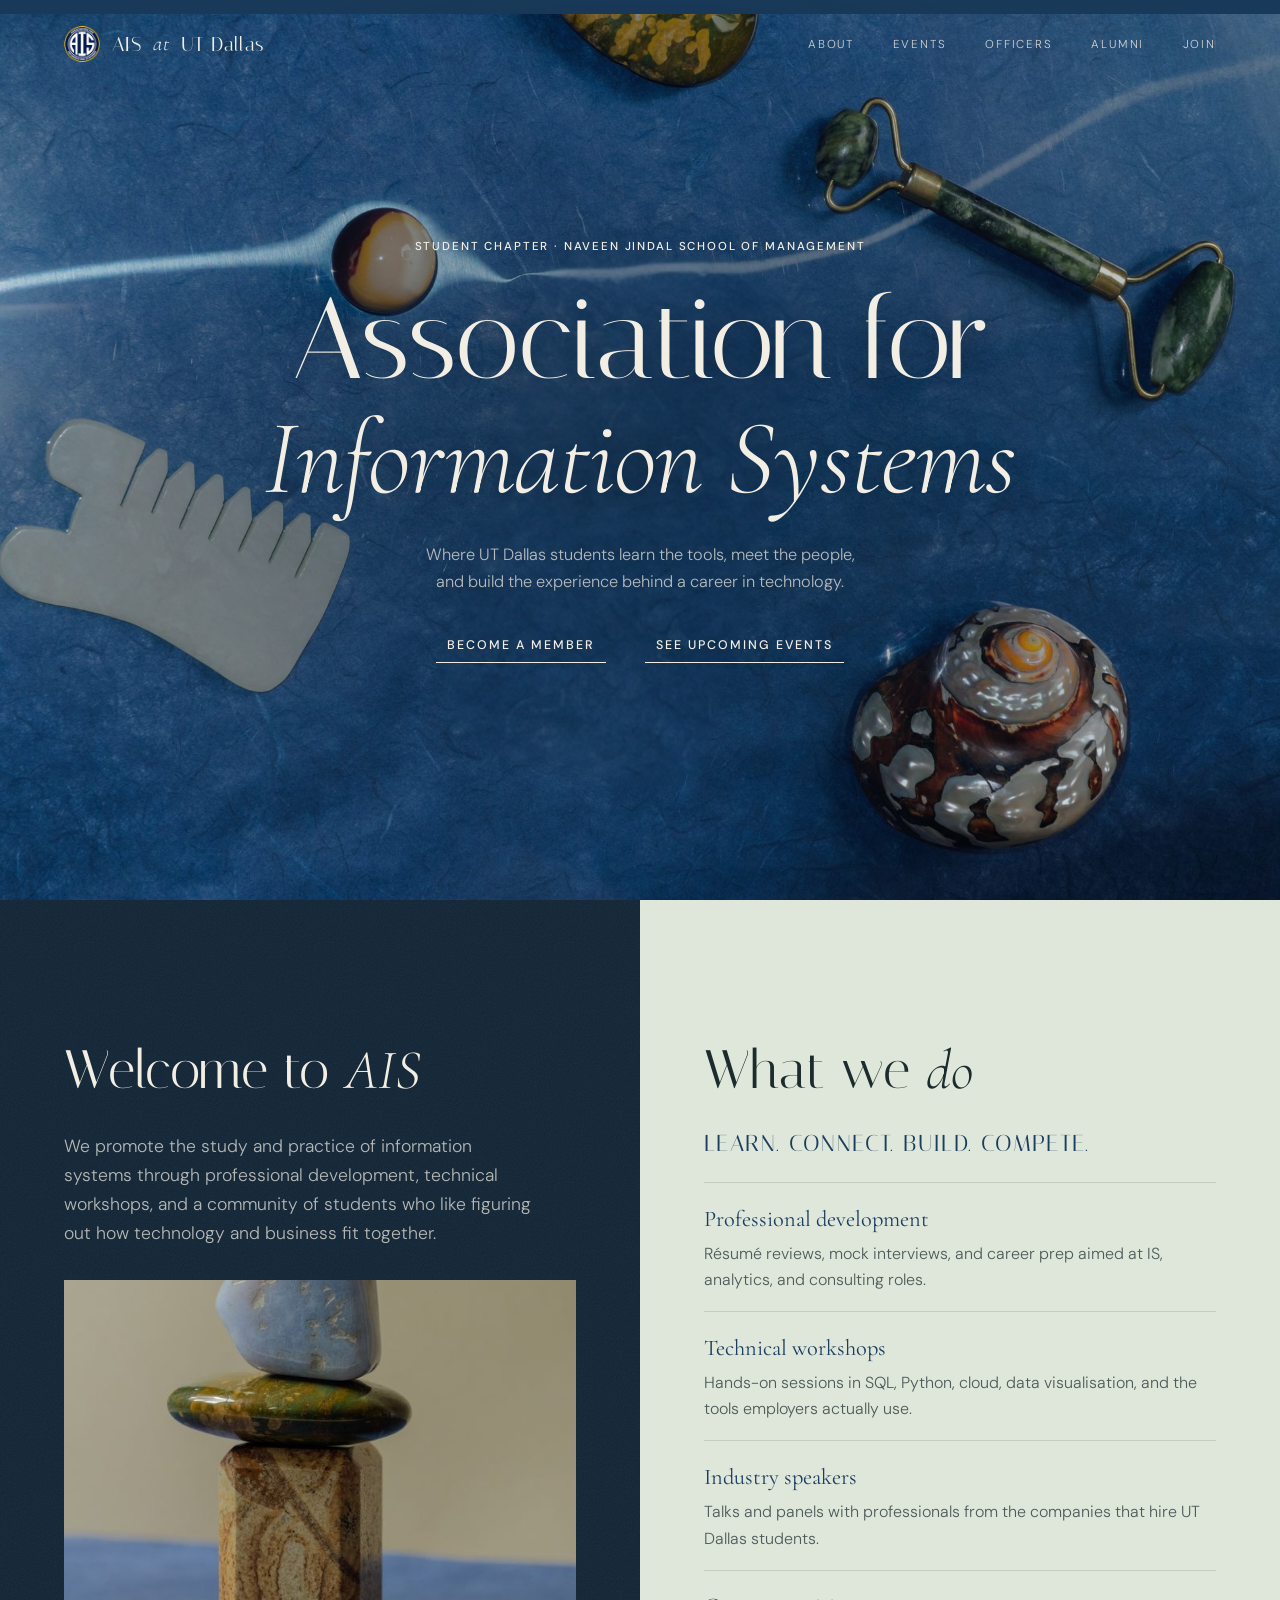
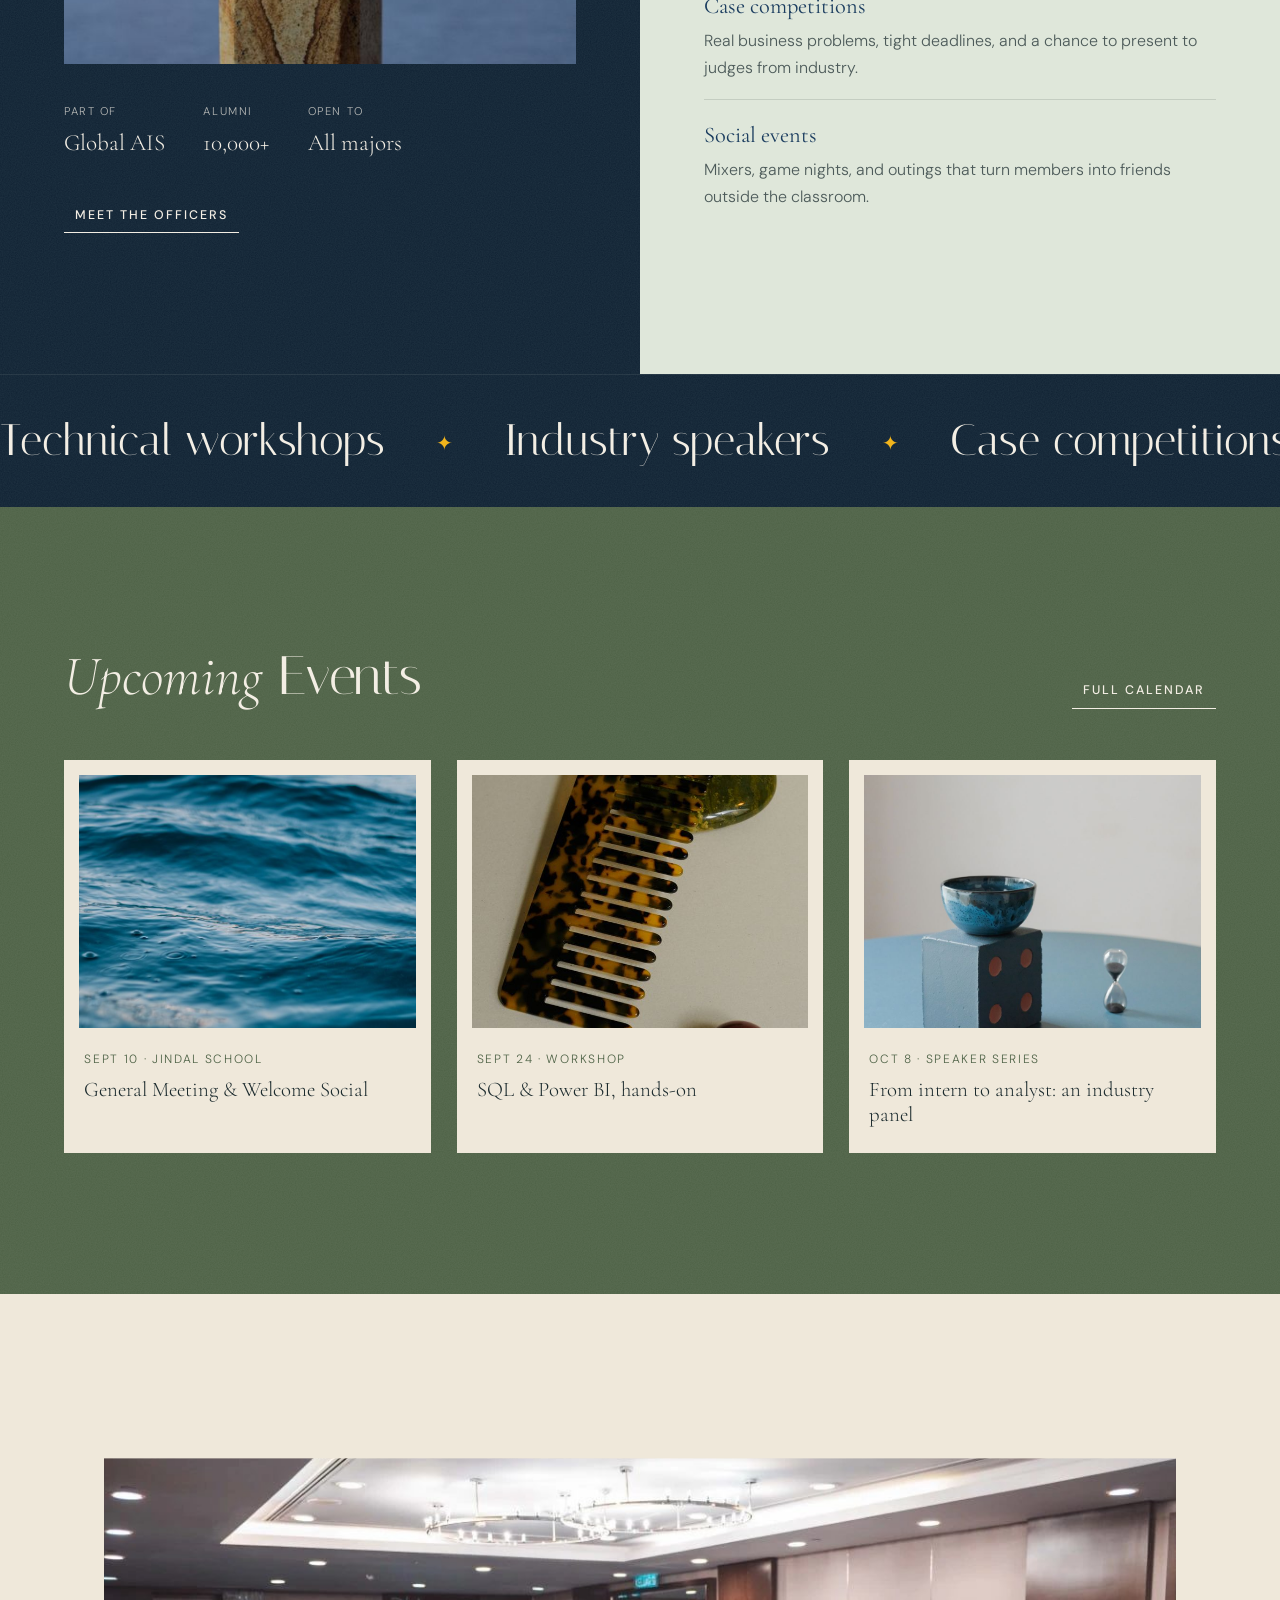
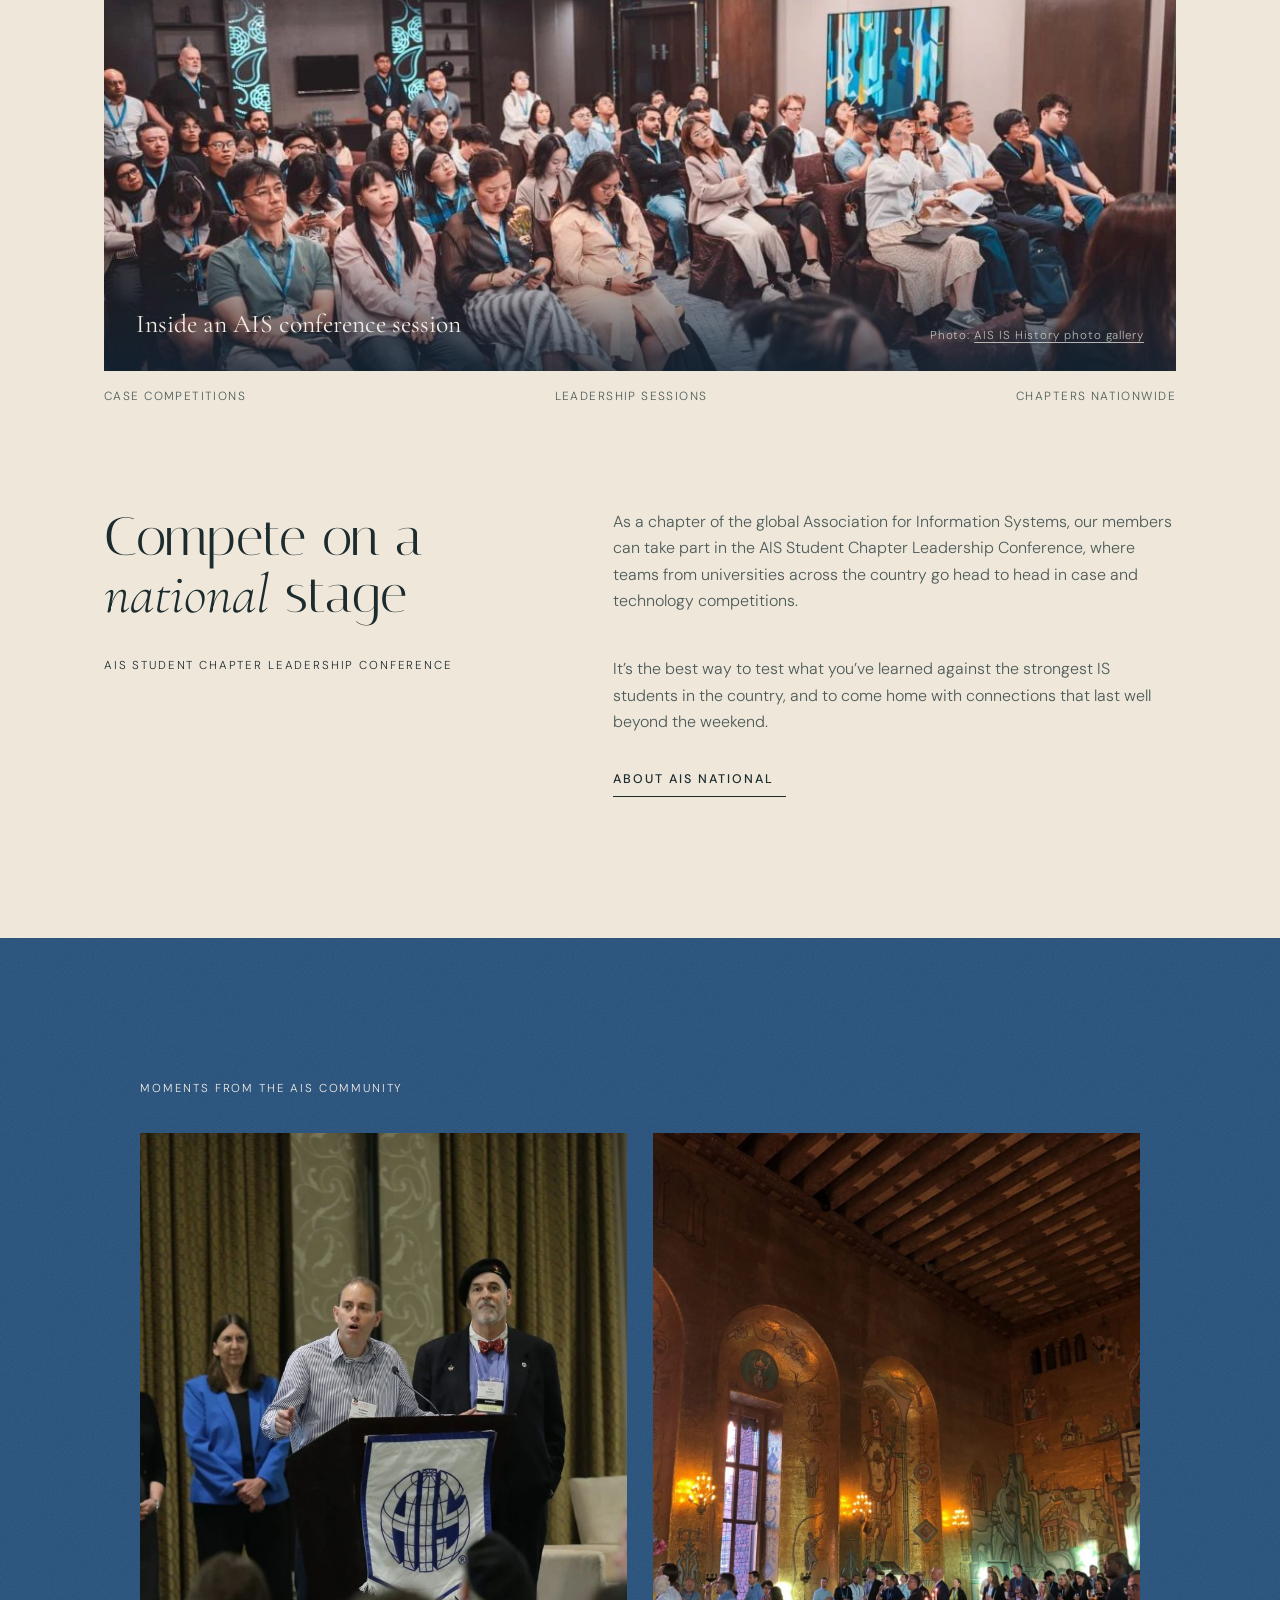
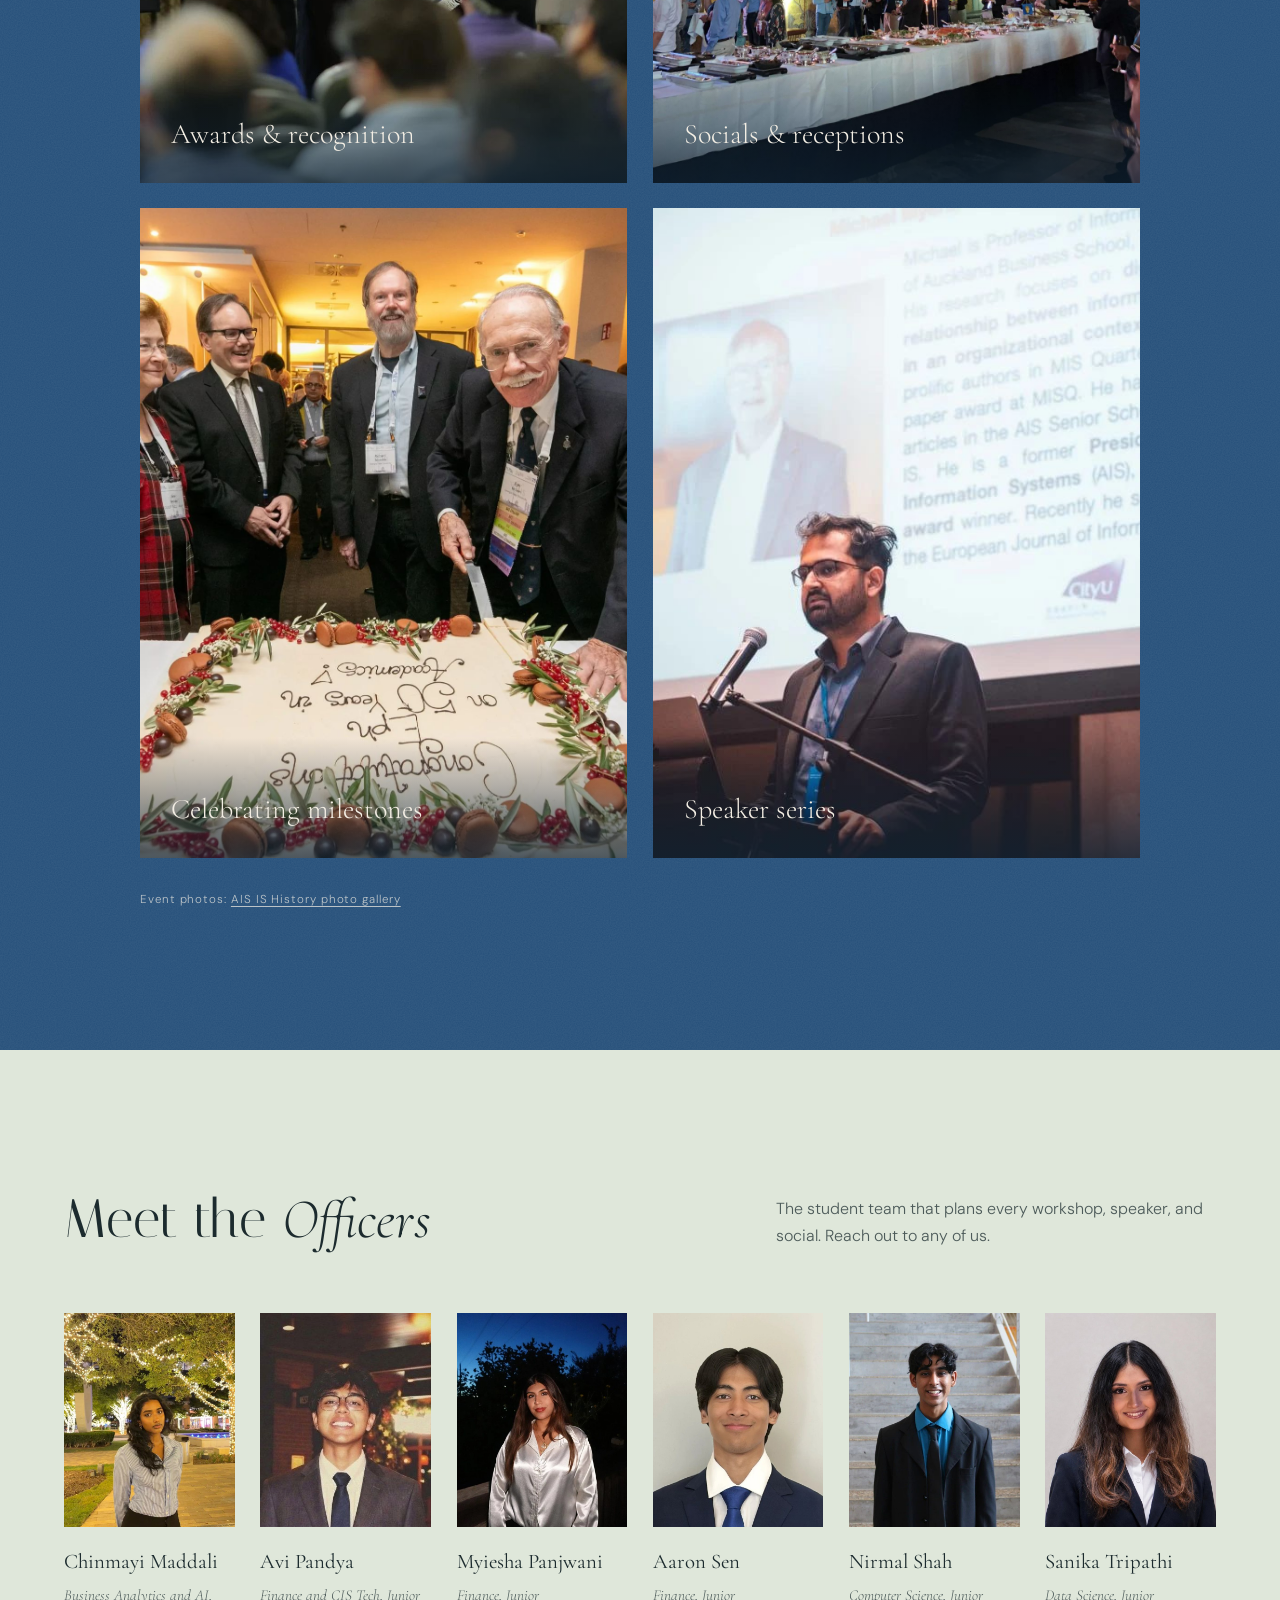
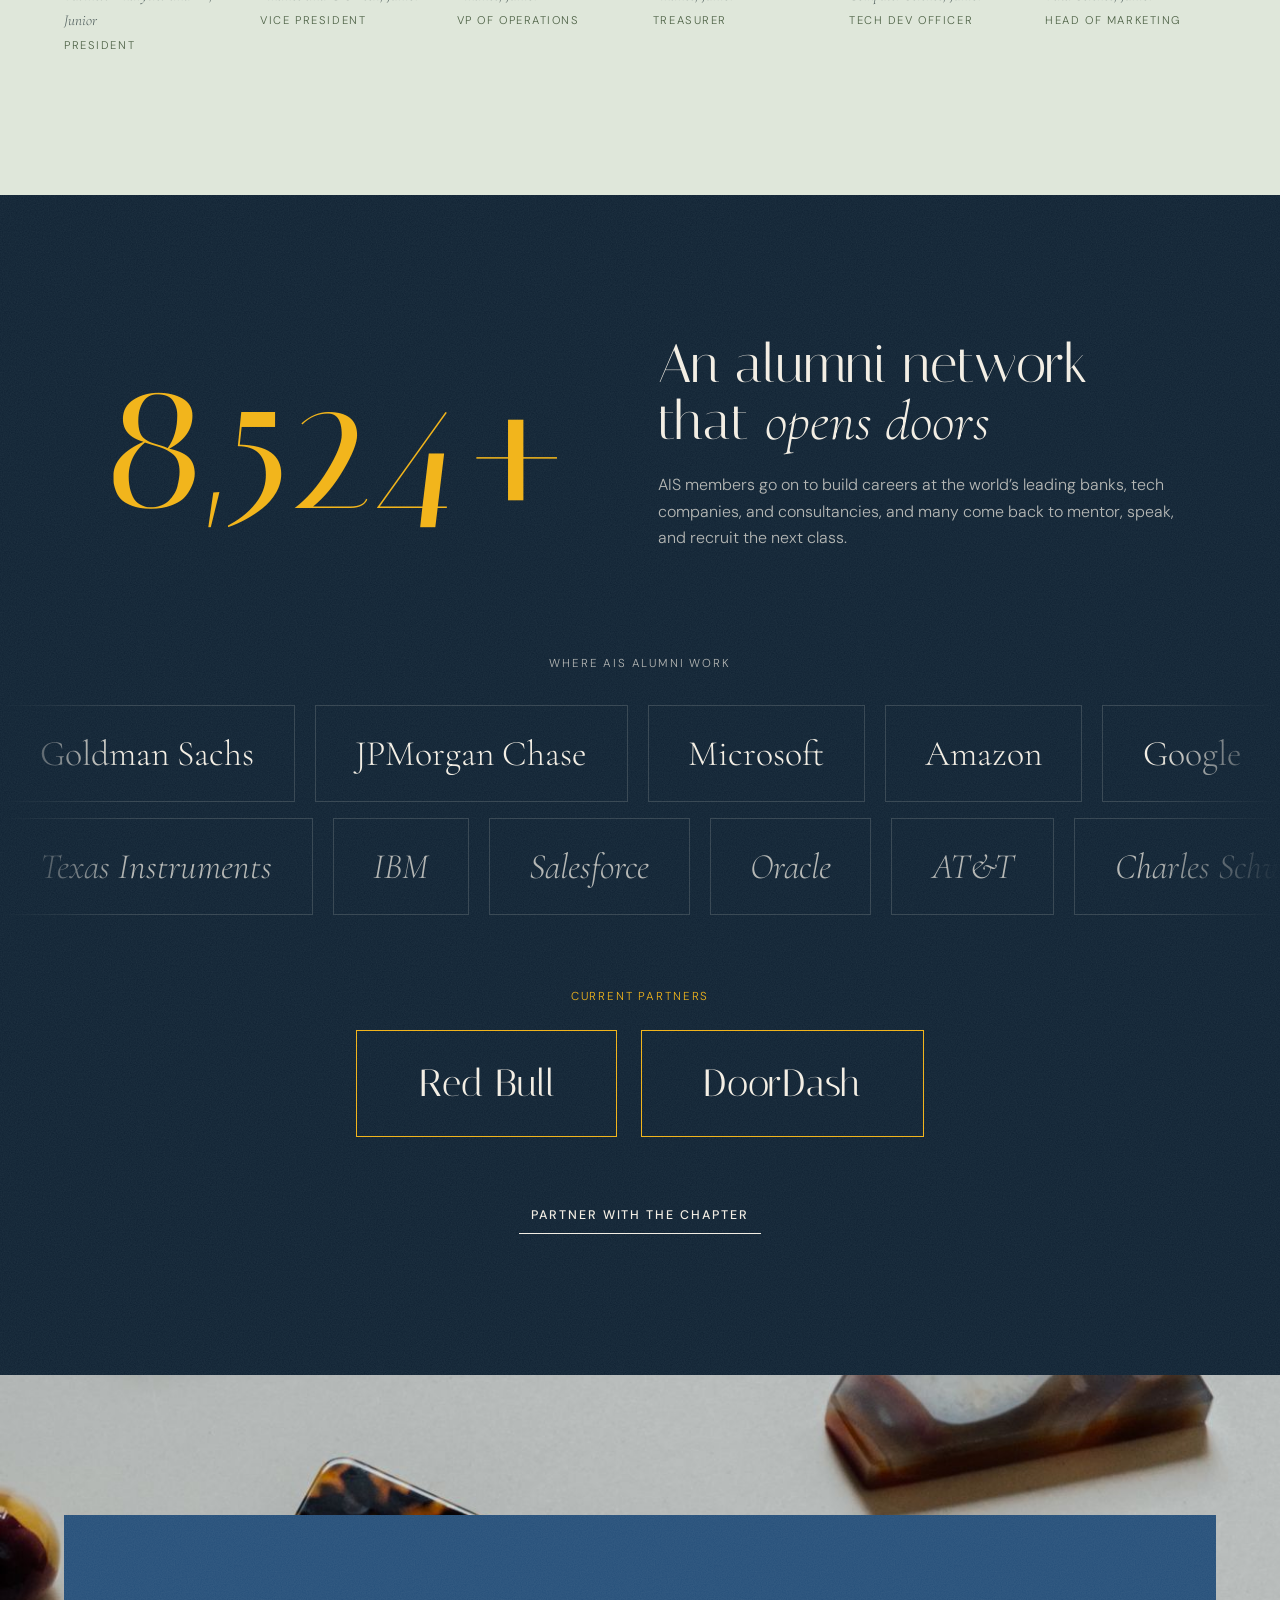
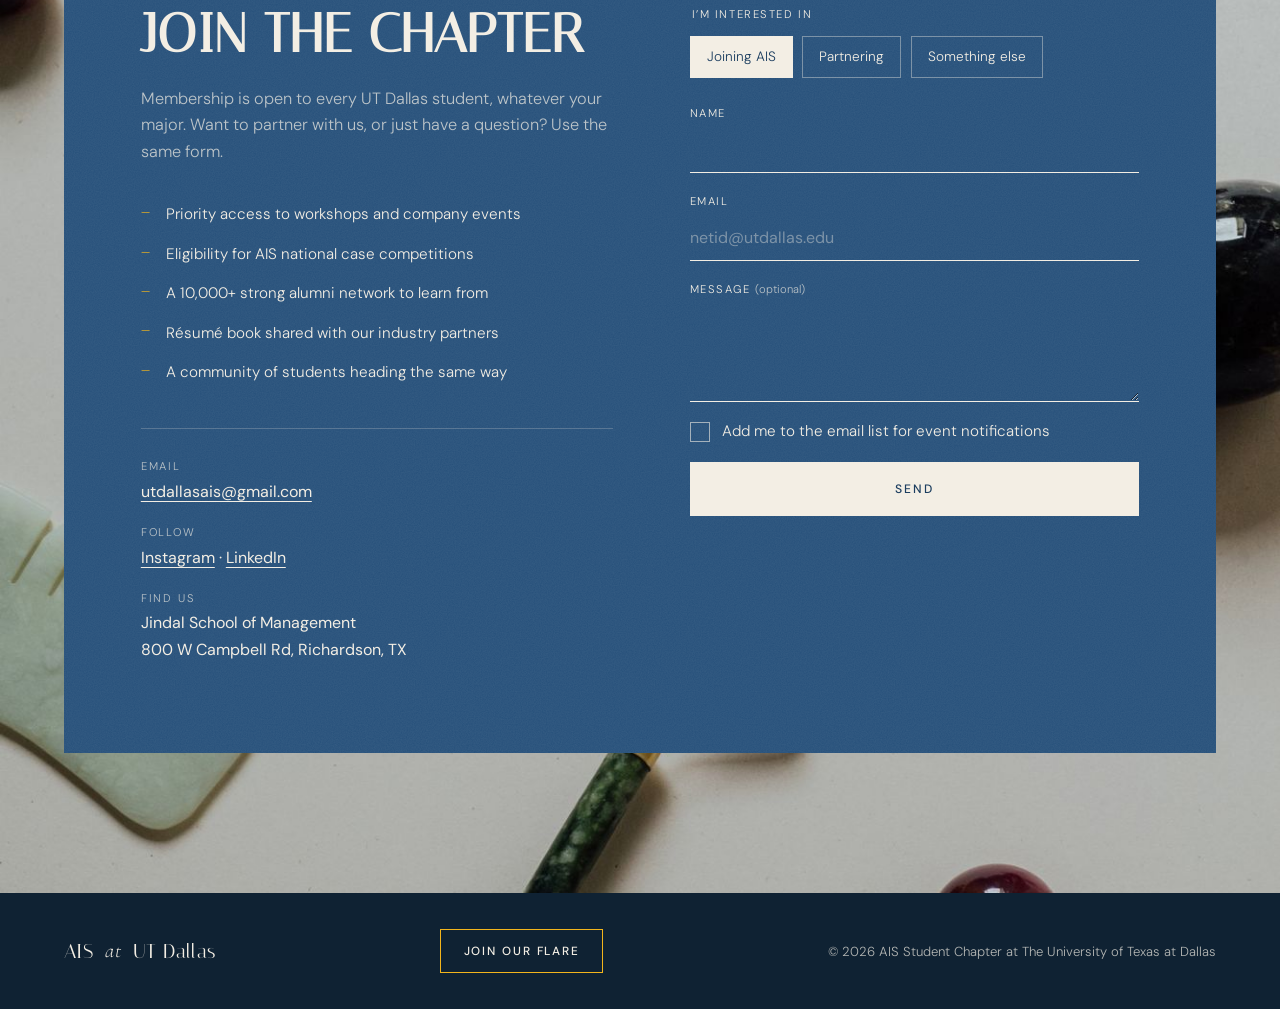
==== index.html @ 8714cd9f "Add a Join our Flare link to the footer Co-Authored-By: Claude Opus 5.5 <noreply@anthropic.com> Clau" ====
<!doctype html>
<html lang="en">
<head>
  <meta charset="utf-8">
  <meta name="viewport" content="width=device-width, initial-scale=1">
  <title>AIS at UT Dallas</title>
  <meta name="description" content="The UT Dallas student chapter of the Association for Information Systems: workshops, industry speakers, case competitions and community for students in information systems.">
  <meta name="theme-color" content="#0f2233">
  <link rel="icon" type="image/png" href="favicon.png">
  <link rel="preload" href="fonts/italiana-QmWaXw.woff2" as="font" type="font/woff2" crossorigin>
  <link rel="stylesheet" href="fonts/fonts.css?v=fc449bd">
  <link rel="stylesheet" href="styles.css?v=fc449bd">
</head>
<body>

  <div class="progress" aria-hidden="true"></div>
  <header class="nav" data-nav>
    <a class="nav__mark" href="#top"><img src="images/ais-logo-small.webp" alt="" width="36" height="36">AIS <em>at</em> UT Dallas</a>
    <button class="nav__toggle" type="button" aria-expanded="false" aria-controls="nav-links" data-nav-toggle>
      <span></span><span></span><span class="sr-only">Menu</span>
    </button>
    <nav class="nav__links" id="nav-links" aria-label="Primary">
      <a href="#about">About</a>
      <a href="#events">Events</a>
      <a href="#officers">Officers</a>
      <a href="#alumni">Alumni</a>
      <a href="#join">Join</a>
    </nav>
  </header>

  <main id="top">

    <!-- Hero -->
    <section class="hero">
      <img class="hero__img" data-parallax="0.25" src="images/hero.jpg" alt="Stones, a shell and a jade roller resting on deep blue handmade paper">
      <div class="hero__inner">
        <p class="eyebrow">Student Chapter · Naveen Jindal School of Management</p>
        <h1 class="display">
          <span class="line"><span>Association for</span></span>
          <em class="line"><span>Information Systems</span></em>
        </h1>
        <p class="hero__sub">Where UT Dallas students learn the tools, meet the people, and build the experience behind a career in technology.</p>
        <div class="hero__actions">
          <a class="link-line" href="#join">Become a member</a>
          <a class="link-line" href="#events">See upcoming events</a>
        </div>
      </div>
    </section>

    <!-- About: who we are + what we do -->
    <section class="split" id="about">
      <div class="panel panel--ink">
        <h2 class="heading">Welcome to <em>AIS</em></h2>
        <p class="lede">We promote the study and practice of information systems through professional development, technical workshops, and a community of students who like figuring out how technology and business fit together.</p>
        <figure class="frame">
          <img src="images/stone-stack.jpg" alt="Three smooth stones balanced on a block of banded jasper" loading="lazy">
        </figure>
        <dl class="facts">
          <div><dt>Part of</dt><dd>Global AIS</dd></div>
          <div><dt>Alumni</dt><dd>10,000+</dd></div>
          <div><dt>Open to</dt><dd>All majors</dd></div>
        </dl>
        <a class="link-line" href="#officers">Meet the officers</a>
      </div>

      <div class="panel panel--seaglass">
        <h2 class="heading">What we <em>do</em></h2>
        <p class="caps-display caps-display--small">Learn. Connect. Build. Compete.</p>
        <ul class="pillars">
          <li><strong>Professional development</strong><span>Résumé reviews, mock interviews, and career prep aimed at IS, analytics, and consulting roles.</span></li>
          <li><strong>Technical workshops</strong><span>Hands-on sessions in SQL, Python, cloud, data visualisation, and the tools employers actually use.</span></li>
          <li><strong>Industry speakers</strong><span>Talks and panels with professionals from the companies that hire UT Dallas students.</span></li>
          <li><strong>Case competitions</strong><span>Real business problems, tight deadlines, and a chance to present to judges from industry.</span></li>
          <li><strong>Social events</strong><span>Mixers, game nights, and outings that turn members into friends outside the classroom.</span></li>
        </ul>
      </div>
    </section>

    <!-- Marquee -->
    <div class="marquee" aria-hidden="true">
      <div class="marquee__track">
        <span>Technical workshops</span><span>Industry speakers</span><span>Case competitions</span><span>Career prep</span><span>Networking</span><span>Community</span>
        <span>Technical workshops</span><span>Industry speakers</span><span>Case competitions</span><span>Career prep</span><span>Networking</span><span>Community</span>
      </div>
    </div>

    <!-- Events -->
    <!--
      Events come from the chapter's public Google Calendar.
      Fill in both values below; until then the sample cards underneath are shown.
      data-calendar-id: Google Calendar → Settings → your calendar → "Integrate calendar" → Calendar ID
      data-api-key:     Google Cloud Console → Credentials → API key with the Google Calendar API enabled
    -->
    <section class="events" id="events" data-calendar-id="" data-api-key="">
      <div class="events__head">
        <h2 class="heading"><em>Upcoming</em> Events</h2>
        <a class="link-line" href="#" data-calendar-link target="_blank" rel="noopener">Full calendar</a>
      </div>
      <ol class="events__grid">
        <li>
          <a class="event" href="#">
            <img src="images/ocean.jpg" alt="" loading="lazy">
            <span class="event__meta">Sept 10 · Jindal School</span>
            <span class="event__title">General Meeting &amp; Welcome Social</span>
          </a>
        </li>
        <li>
          <a class="event" href="#">
            <img src="images/comb.jpg" alt="" loading="lazy">
            <span class="event__meta">Sept 24 · Workshop</span>
            <span class="event__title">SQL &amp; Power BI, hands-on</span>
          </a>
        </li>
        <li>
          <a class="event" href="#">
            <img src="images/blue-table.jpg" alt="" loading="lazy">
            <span class="event__meta">Oct 8 · Speaker series</span>
            <span class="event__title">From intern to analyst: an industry panel</span>
          </a>
        </li>
      </ol>
    </section>

    <!-- Feature: conference -->
    <section class="feature">
      <figure class="feature__photo">
        <img src="images/ais-conference.jpg" data-parallax="0.08" alt="A packed room of attendees listening to a session at an AIS conference" loading="lazy">
        <figcaption>
          <strong>Inside an AIS conference session</strong>
          <span>Photo: <a href="https://ishistory.aisnet.org/home/photo-gallery/" target="_blank" rel="noopener">AIS IS History photo gallery</a></span>
        </figcaption>
      </figure>
      <ul class="feature__tags" aria-label="Highlights">
        <li>Case competitions</li>
        <li>Leadership sessions</li>
        <li>Chapters nationwide</li>
      </ul>
      <div class="feature__text">
        <h2 class="heading">Compete on a <em>national</em> stage</h2>
        <p class="meta">AIS Student Chapter Leadership Conference</p>
        <p class="body">As a chapter of the global Association for Information Systems, our members can take part in the AIS Student Chapter Leadership Conference, where teams from universities across the country go head to head in case and technology competitions.</p>
        <p class="body">It’s the best way to test what you’ve learned against the strongest IS students in the country, and to come home with connections that last well beyond the weekend.</p>
        <a class="link-line link-line--dark" href="https://aisnet.org/" target="_blank" rel="noopener">About AIS national</a>
      </div>
    </section>

    <!-- Chapter life collage -->
    <section class="collage" aria-labelledby="collage-title">
      <p class="eyebrow" id="collage-title">Moments from the AIS community</p>
      <a class="collage__item collage__item--a collage__item--photo" href="https://aisnet.org/about-ais/awards/" target="_blank" rel="noopener">
        <img src="images/ais-awards.jpg" alt="A presenter speaking at an AIS-bannered podium during an awards ceremony" loading="lazy" style="object-position: 52% 40%">
        <span>Awards &amp; recognition</span>
      </a>
      <a class="collage__item collage__item--b collage__item--photo" href="#events">
        <img src="images/ais-reception.jpg" alt="Conference attendees gathered at a reception in a gilded mosaic hall" loading="lazy" style="object-position: 50% 60%">
        <span>Socials &amp; receptions</span>
      </a>
      <a class="collage__item collage__item--d collage__item--photo" href="https://ishistory.aisnet.org/awards/30-anniversary/" target="_blank" rel="noopener">
        <img src="images/ais-celebration.jpg" alt="AIS members celebrating a colleague's 50 years in academia with a cake" loading="lazy" style="object-position: 62% 50%">
        <span>Celebrating milestones</span>
      </a>
      <a class="collage__item collage__item--c collage__item--photo" href="https://aisnet.org/conferences/" target="_blank" rel="noopener">
        <img src="images/ais-speaker.jpg" style="object-position: 38% 50%" alt="A speaker at a lectern introducing a keynote at the AIS PACIS conference" loading="lazy">
        <span>Speaker series</span>
      </a>
      <p class="collage__credit">Event photos: <a href="https://ishistory.aisnet.org/home/photo-gallery/" target="_blank" rel="noopener">AIS IS History photo gallery</a></p>
    </section>

    <!-- Officers -->
    <section class="officers" id="officers">
      <div class="officers__head">
        <h2 class="heading">Meet the <em>Officers</em></h2>
        <p class="body">The student team that plans every workshop, speaker, and social. Reach out to any of us.</p>
      </div>
      <ul class="officers__grid">
        <li><span class="avatar"><img src="images/officer-chinmayi.jpg" alt="Portrait of Chinmayi Maddali" loading="lazy"></span><strong>Chinmayi Maddali</strong><em class="officer__meta">Business Analytics and AI, Junior</em><span>President</span></li>
        <li><span class="avatar"><img src="images/officer-avi.jpg" alt="Portrait of Avi Pandya" loading="lazy"></span><strong>Avi Pandya</strong><em class="officer__meta">Finance and CIS Tech, Junior</em><span>Vice President</span></li>
        <li><span class="avatar"><img src="images/officer-myiesha.jpg" alt="Portrait of Myiesha Panjwani" loading="lazy"></span><strong>Myiesha Panjwani</strong><em class="officer__meta">Finance, Junior</em><span>VP of Operations</span></li>
        <li><span class="avatar"><img src="images/officer-aaron.jpg" alt="Portrait of Aaron Sen" loading="lazy"></span><strong>Aaron Sen</strong><em class="officer__meta">Finance, Junior</em><span>Treasurer</span></li>
        <li><span class="avatar"><img src="images/officer-nirmal.jpg" alt="Portrait of Nirmal Shah" loading="lazy"></span><strong>Nirmal Shah</strong><em class="officer__meta">Computer Science, Junior</em><span>Tech Dev Officer</span></li>
        <li><span class="avatar"><img src="images/officer-sanika.jpg" alt="Portrait of Sanika Tripathi" loading="lazy"></span><strong>Sanika Tripathi</strong><em class="officer__meta">Data Science, Junior</em><span>Head of Marketing</span></li>
      </ul>
    </section>

    <!-- Alumni network -->
    <section class="alumni" id="alumni" aria-labelledby="alumni-title">
      <div class="alumni__head">
        <p class="alumni__stat"><span data-count="10000">10,000</span>+</p>
        <div>
          <h2 class="heading" id="alumni-title">An alumni network that <em>opens doors</em></h2>
          <p class="body">AIS members go on to build careers at the world’s leading banks, tech companies, and consultancies, and many come back to mentor, speak, and recruit the next class.</p>
        </div>
      </div>
      <p class="eyebrow alumni__label">Where AIS alumni work</p>
      <div class="ticker">
        <ul class="ticker__row"><li>Goldman Sachs</li><li>JPMorgan Chase</li><li>Microsoft</li><li>Amazon</li><li>Google</li><li>Deloitte</li><li>Accenture</li><li>EY</li><li>PwC</li><li>KPMG</li><li>Bank of America</li><li>Capital One</li><li>Goldman Sachs</li><li>JPMorgan Chase</li><li>Microsoft</li><li>Amazon</li><li>Google</li><li>Deloitte</li><li>Accenture</li><li>EY</li><li>PwC</li><li>KPMG</li><li>Bank of America</li><li>Capital One</li></ul>
        <ul class="ticker__row ticker__row--reverse" aria-hidden="true"><li>Texas Instruments</li><li>IBM</li><li>Salesforce</li><li>Oracle</li><li>AT&amp;T</li><li>Charles Schwab</li><li>Dell Technologies</li><li>Toyota</li><li>American Airlines</li><li>Citi</li><li>Wells Fargo</li><li>Southwest Airlines</li><li>Texas Instruments</li><li>IBM</li><li>Salesforce</li><li>Oracle</li><li>AT&amp;T</li><li>Charles Schwab</li><li>Dell Technologies</li><li>Toyota</li><li>American Airlines</li><li>Citi</li><li>Wells Fargo</li><li>Southwest Airlines</li></ul>
      </div>
      <div class="partners">
        <p class="eyebrow partners__label">Current partners</p>
        <ul class="partners__list">
          <li>Red Bull</li>
          <li>DoorDash</li>
        </ul>
      </div>
      <a class="link-line" href="#join" data-topic="Partnering or sponsoring">Partner with the chapter</a>
    </section>

    <!-- Join + contact -->
    <section class="contact" id="join">
      <img class="contact__bg" src="images/stones-cream.jpg" alt="" loading="lazy">
      <div class="contact__panel">
        <div class="contact__intro">
          <h2 class="caps-display caps-display--light">Join the chapter</h2>
          <p class="contact__lede">Membership is open to every UT Dallas student, whatever your major. Want to partner with us, or just have a question? Use the same form.</p>
          <ul class="checks checks--light">
            <li>Priority access to workshops and company events</li>
            <li>Eligibility for AIS national case competitions</li>
            <li>A 10,000+ strong alumni network to learn from</li>
            <li>Résumé book shared with our industry partners</li>
            <li>A community of students heading the same way</li>
          </ul>
          <dl class="contact__details">
            <div><dt>Email</dt><dd><a href="mailto:utdallasais@gmail.com">utdallasais@gmail.com</a></dd></div>
            <div><dt>Follow</dt><dd><a href="https://www.instagram.com/utdallasais/" target="_blank" rel="noopener">Instagram</a> · <a href="https://www.linkedin.com/company/utdallasais/" target="_blank" rel="noopener">LinkedIn</a></dd></div>
            <div><dt>Find us</dt><dd>Jindal School of Management<br>800 W Campbell Rd, Richardson, TX</dd></div>
          </dl>
        </div>

        <form class="form contact__form" action="https://formsubmit.co/utdallasais@gmail.com" method="POST" data-form>
          <input type="hidden" name="_subject" value="New AIS membership interest" data-subject>
          <input type="hidden" name="_template" value="table">
          <input type="hidden" name="_captcha" value="false">
          <input class="honeypot" type="text" name="_honey" tabindex="-1" autocomplete="off" aria-hidden="true">
          <fieldset class="choice">
            <legend>I’m interested in</legend>
            <label><input type="radio" name="topic" value="Joining AIS" data-subject-value="New AIS membership interest" checked><span>Joining AIS</span></label>
            <label><input type="radio" name="topic" value="Partnering or sponsoring" data-subject-value="New AIS partnership inquiry"><span>Partnering</span></label>
            <label><input type="radio" name="topic" value="Something else" data-subject-value="New message from the AIS website"><span>Something else</span></label>
          </fieldset>
          <label class="field"><span>Name</span><input type="text" name="name" required autocomplete="name"></label>
          <label class="field"><span>Email</span><input type="email" name="email" required autocomplete="email" placeholder="netid@utdallas.edu"></label>
          <label class="field"><span>Message <em class="field__opt">(optional)</em></span><textarea name="message" rows="3"></textarea></label>
          <label class="optin">
            <input type="checkbox" name="Email list" value="Yes, add me to the event email list">
            <span>Add me to the email list for event notifications</span>
          </label>
          <button class="button button--light" type="submit">Send</button>
          <p class="form__note" role="status" aria-live="polite"></p>
        </form>
      </div>
    </section>
  </main>

  <footer class="footer">
    <span class="nav__mark">AIS <em>at</em> UT Dallas</span>
    <a class="footer__flare" href="https://flare-event.app.link/EcJCg0AUW0b" target="_blank" rel="noopener">Join our Flare</a>
    <span>© <span data-year></span> AIS Student Chapter at The University of Texas at Dallas</span>
  </footer>

  <script src="script.js?v=fc449bd"></script>
</body>
</html>
---- fonts/fonts.css ----
/* Self-hosted from Google Fonts (SIL Open Font License), latin subset */
@font-face {
  font-family: 'Cormorant Garamond';
  font-style: italic;
  font-weight: 300;
  font-display: swap;
  src: url(cormorant-garamond-EtImSo.woff2) format('woff2');
  unicode-range: U+0000-00FF, U+0131, U+0152-0153, U+02BB-02BC, U+02C6, U+02DA, U+02DC, U+0304, U+0308, U+0329, U+2000-206F, U+20AC, U+2122, U+2191, U+2193, U+2212, U+2215, U+FEFF, U+FFFD;
}
@font-face {
  font-family: 'Cormorant Garamond';
  font-style: italic;
  font-weight: 400;
  font-display: swap;
  src: url(cormorant-garamond-EtImSo.woff2) format('woff2');
  unicode-range: U+0000-00FF, U+0131, U+0152-0153, U+02BB-02BC, U+02C6, U+02DA, U+02DC, U+0304, U+0308, U+0329, U+2000-206F, U+20AC, U+2122, U+2191, U+2193, U+2212, U+2215, U+FEFF, U+FFFD;
}
@font-face {
  font-family: 'Cormorant Garamond';
  font-style: normal;
  font-weight: 300;
  font-display: swap;
  src: url(cormorant-garamond-jYqXtK.woff2) format('woff2');
  unicode-range: U+0000-00FF, U+0131, U+0152-0153, U+02BB-02BC, U+02C6, U+02DA, U+02DC, U+0304, U+0308, U+0329, U+2000-206F, U+20AC, U+2122, U+2191, U+2193, U+2212, U+2215, U+FEFF, U+FFFD;
}
@font-face {
  font-family: 'Cormorant Garamond';
  font-style: normal;
  font-weight: 400;
  font-display: swap;
  src: url(cormorant-garamond-jYqXtK.woff2) format('woff2');
  unicode-range: U+0000-00FF, U+0131, U+0152-0153, U+02BB-02BC, U+02C6, U+02DA, U+02DC, U+0304, U+0308, U+0329, U+2000-206F, U+20AC, U+2122, U+2191, U+2193, U+2212, U+2215, U+FEFF, U+FFFD;
}
@font-face {
  font-family: 'DM Sans';
  font-style: normal;
  font-weight: 300;
  font-display: swap;
  src: url(dm-sans-CZOIHQ.woff2) format('woff2');
  unicode-range: U+0000-00FF, U+0131, U+0152-0153, U+02BB-02BC, U+02C6, U+02DA, U+02DC, U+0304, U+0308, U+0329, U+2000-206F, U+20AC, U+2122, U+2191, U+2193, U+2212, U+2215, U+FEFF, U+FFFD;
}
@font-face {
  font-family: 'DM Sans';
  font-style: normal;
  font-weight: 400;
  font-display: swap;
  src: url(dm-sans-CZOIHQ.woff2) format('woff2');
  unicode-range: U+0000-00FF, U+0131, U+0152-0153, U+02BB-02BC, U+02C6, U+02DA, U+02DC, U+0304, U+0308, U+0329, U+2000-206F, U+20AC, U+2122, U+2191, U+2193, U+2212, U+2215, U+FEFF, U+FFFD;
}
@font-face {
  font-family: 'DM Sans';
  font-style: normal;
  font-weight: 500;
  font-display: swap;
  src: url(dm-sans-CZOIHQ.woff2) format('woff2');
  unicode-range: U+0000-00FF, U+0131, U+0152-0153, U+02BB-02BC, U+02C6, U+02DA, U+02DC, U+0304, U+0308, U+0329, U+2000-206F, U+20AC, U+2122, U+2191, U+2193, U+2212, U+2215, U+FEFF, U+FFFD;
}
@font-face {
  font-family: 'Italiana';
  font-style: normal;
  font-weight: 400;
  font-display: swap;
  src: url(italiana-QmWaXw.woff2) format('woff2');
  unicode-range: U+0000-00FF, U+0131, U+0152-0153, U+02BB-02BC, U+02C6, U+02DA, U+02DC, U+0304, U+0308, U+0329, U+2000-206F, U+20AC, U+2122, U+2191, U+2193, U+2212, U+2215, U+FEFF, U+FFFD;
}
---- styles.css ----
/* ---------- Tokens ---------- */
:root {
  --ink: #0f2233;
  --ocean: #26507a;
  --ocean-deep: #1b3d5f;
  --jade: #2f4a3c;
  --moss: #4e6246;
  --seaglass: #dfe7da;
  --cream: #efe8da;
  --sand: #d8cbb3;
  --gold: #f2b51c;
  --text: #1c2b2e;
  --text-soft: #4d5b5a;
  --on-dark: #f3eee4;
  --on-dark-soft: rgba(243, 238, 228, 0.72);

  --font-display: "Italiana", "Cormorant Garamond", serif;
  --font-serif: "Cormorant Garamond", Georgia, serif;
  --font-sans: "DM Sans", system-ui, sans-serif;

  --gutter: clamp(20px, 5vw, 72px);
  --section: clamp(72px, 11vw, 144px);

  /* Paper grain, used over flat colour panels */
  --grain: url("data:image/svg+xml,%3Csvg xmlns='http://www.w3.org/2000/svg' width='240' height='240'%3E%3Cfilter id='n'%3E%3CfeTurbulence type='fractalNoise' baseFrequency='.85' numOctaves='3' stitchTiles='stitch'/%3E%3CfeColorMatrix values='0 0 0 0 1 0 0 0 0 1 0 0 0 0 1 0 0 0 .07 0'/%3E%3C/filter%3E%3Crect width='100%25' height='100%25' filter='url(%23n)'/%3E%3C/svg%3E");
}

/* ---------- Base ---------- */
*, *::before, *::after { box-sizing: border-box; }
/* Base size grows gently on wide screens: 16px up to ~1440px, reaching 19px around 2300px */
html { scroll-behavior: smooth; font-size: clamp(16px, 0.35vw + 11px, 19px); }
body {
  margin: 0;
  background: var(--cream);
  color: var(--text);
  font-family: var(--font-sans);
  font-weight: 300;
  font-size: 1rem;
  line-height: 1.65;
  -webkit-font-smoothing: antialiased;
}
img { display: block; max-width: 100%; }
a { color: inherit; }
figure { margin: 0; }
em { font-style: italic; font-family: var(--font-serif); font-weight: 300; }

/* ---------- Type ---------- */
.display {
  margin: 0;
  font-family: var(--font-display);
  font-weight: 400;
  font-size: clamp(3rem, 9vw, 7.5rem);
  line-height: 0.95;
  letter-spacing: -0.01em;
}
/* Room for descenders and italic overhang inside the reveal mask, cancelled by negative margins */
.display .line { display: block; overflow: hidden; padding: 0.04em 0.12em 0.26em; margin: -0.04em -0.12em -0.18em; }
.display .line > span { display: block; transform: translateY(105%); animation: rise 1.3s cubic-bezier(.2,.7,.2,1) forwards; }
.display em.line > span { animation-delay: 0.15s; }
.hero .eyebrow, .hero__sub, .hero__actions { opacity: 0; animation: fade 1.2s ease forwards; }
.hero .eyebrow { animation-delay: 0.1s; }
.hero__sub { animation-delay: 0.5s; }
.hero__actions { animation-delay: 0.7s; }
@keyframes rise { to { transform: none; } }
@keyframes fade { from { opacity: 0; transform: translateY(10px); } to { opacity: 1; transform: none; } }
.display em { font-size: 0.92em; margin-top: 0.06em; }

.heading {
  margin: 0 0 0.6em;
  font-family: var(--font-display);
  font-weight: 400;
  font-size: clamp(2.2rem, 4.2vw, 3.4rem);
  line-height: 1.05;
}
.heading em { font-size: 1.04em; }

.caps-display {
  margin: 0;
  font-family: var(--font-display);
  text-transform: uppercase;
  font-size: clamp(1.9rem, 3.6vw, 3rem);
  line-height: 1.08;
  letter-spacing: 0.01em;
  color: var(--ocean-deep);
}
.caps-display--light { color: var(--on-dark); font-size: clamp(2.4rem, 6vw, 4.8rem); }

.lede { font-size: 1.1rem; max-width: 40ch; margin: 0 0 2rem; }
.body { max-width: 56ch; margin: 0 0 1.1em; color: var(--text-soft); }
.meta, .eyebrow {
  font-size: 0.72rem;
  letter-spacing: 0.16em;
  text-transform: uppercase;
  margin: 0 0 1.6rem;
}

/* Underlined uppercase link, from the reference deck's "ENTER" */
.link-line {
  display: inline-block;
  font-size: 0.78rem;
  font-weight: 500;
  letter-spacing: 0.16em;
  text-transform: uppercase;
  text-decoration: none;
  padding: 0 0.9em 0.55em;
  border-bottom: 1px solid currentColor;
  transition: letter-spacing 0.4s ease, opacity 0.3s ease;
}
.link-line:hover { letter-spacing: 0.22em; }
.link-line--dark { padding-left: 0; }

/* ---------- Nav ---------- */
.nav {
  position: fixed;
  inset: 0 0 auto;
  z-index: 20;
  display: flex;
  justify-content: space-between;
  align-items: center;
  padding: 26px var(--gutter);
  color: var(--on-dark);
  transition: padding 0.4s ease, background-color 0.4s ease, box-shadow 0.4s ease;
}
.nav.is-scrolled {
  padding-top: 14px;
  padding-bottom: 14px;
  background: rgba(15, 34, 51, 0.82);
  backdrop-filter: blur(14px) saturate(1.2);
  -webkit-backdrop-filter: blur(14px) saturate(1.2);
  box-shadow: 0 1px 0 rgba(243, 238, 228, 0.08);
}
.nav__mark {
  display: inline-flex;
  align-items: center;
  gap: 12px;
  font-family: var(--font-display);
  font-size: 1.25rem;
  text-decoration: none;
  letter-spacing: 0.02em;
}
.nav__links { display: flex; gap: clamp(16px, 3vw, 40px); }
.nav__links a {
  position: relative;
  font-size: 0.72rem;
  letter-spacing: 0.16em;
  text-transform: uppercase;
  text-decoration: none;
  opacity: 0.85;
  padding: 4px 0;
}
.nav__links a::after {
  content: "";
  position: absolute;
  left: 0; right: 0; bottom: -2px;
  height: 1px;
  background: currentColor;
  transform: scaleX(0);
  transform-origin: right;
  transition: transform 0.45s cubic-bezier(.2,.7,.2,1);
}
.nav__links a:hover { opacity: 1; }
.nav__links a:hover::after, .nav__links a.is-active::after { transform: scaleX(1); transform-origin: left; }
.nav__links a.is-active { opacity: 1; }
.nav__toggle {
  display: none;
  position: relative;
  z-index: 2;
  width: 40px; height: 40px;
  padding: 0;
  border: 0;
  background: none;
  color: inherit;
  cursor: pointer;
}
.nav__toggle span:not(.sr-only) {
  position: absolute;
  left: 9px; right: 9px;
  height: 1px;
  background: currentColor;
  transition: transform 0.4s ease, top 0.4s ease;
}
.nav__toggle span:nth-child(1) { top: 15px; }
.nav__toggle span:nth-child(2) { top: 24px; }
.nav.is-open .nav__toggle span:nth-child(1) { top: 20px; transform: rotate(45deg); }
.nav.is-open .nav__toggle span:nth-child(2) { top: 20px; transform: rotate(-45deg); }
.sr-only { position: absolute; width: 1px; height: 1px; overflow: hidden; clip: rect(0 0 0 0); white-space: nowrap; }

.progress {
  position: fixed;
  top: 0; left: 0; right: 0;
  z-index: 30;
  height: 2px;
  background: var(--gold);
  transform: scaleX(var(--p, 0));
  transform-origin: left;
}

/* ---------- Hero ---------- */
.hero {
  position: relative;
  min-height: 100svh;
  display: grid;
  place-items: center;
  overflow: hidden;
  color: var(--on-dark);
  text-align: center;
  background: var(--ocean-deep);
}
.hero__img {
  position: absolute;
  inset: 0;
  width: 100%;
  height: 100%;
  object-fit: cover;
  transform: scale(1.04);
  animation: settle 2.4s cubic-bezier(.2,.7,.2,1) forwards;
}
.hero::after {
  content: "";
  position: absolute;
  inset: 0;
  background: radial-gradient(ellipse 60% 55% at center, rgba(15, 34, 51, 0.55), rgba(15, 34, 51, 0.12) 100%);
}
.hero__inner { position: relative; z-index: 1; padding: 0 var(--gutter); text-shadow: 0 1px 24px rgba(15, 34, 51, 0.45); }
.hero__sub {
  margin: 1.6rem auto 2.4rem;
  max-width: 40ch;
  font-size: 1.02rem;
  color: var(--on-dark-soft);
}
@keyframes settle { to { transform: scale(1); } }

/* ---------- Split sections ---------- */
.split { display: grid; grid-template-columns: 1fr 1fr; }
.panel { padding: var(--section) var(--gutter); }
.panel--ink { background: var(--ink) var(--grain); color: var(--on-dark); }
.panel--ink .body, .panel--ink .lede { color: var(--on-dark-soft); }
.panel--seaglass { background: var(--seaglass); }


.frame { margin: 0 0 2.4rem; overflow: hidden; }
.panel--ink .frame { max-width: 520px; }
.frame img { width: 100%; aspect-ratio: 4 / 3; object-fit: cover; transition: transform 1.2s ease; }
.frame:hover img { transform: scale(1.03); }
.frame--flush { margin-bottom: 1.6rem; }
.frame--flush img { aspect-ratio: 1 / 1; }

/* What we do (in About) */
.panel--seaglass .pillars { margin-top: 1.6rem; }
.caps-display--small { font-size: clamp(1.1rem, 1.8vw, 1.45rem); letter-spacing: 0.06em; }

/* ---------- Events ---------- */
.events {
  padding: var(--section) var(--gutter);
  background: var(--moss) var(--grain);
  color: var(--on-dark);
}
.events__head {
  display: flex;
  justify-content: space-between;
  align-items: baseline;
  flex-wrap: wrap;
  gap: 1rem 2rem;
  max-width: 1500px;
  margin: 0 auto clamp(32px, 4vw, 56px);
}
.events__head .heading { margin: 0; }
.events__grid {
  list-style: none;
  margin: 0 auto;
  padding: 0;
  max-width: 1500px;
  display: grid;
  grid-template-columns: repeat(3, 1fr);
  gap: clamp(16px, 2vw, 28px);
}
.event {
  display: grid;
  height: 100%;
  align-content: start;
  gap: 0.5rem;
  padding: clamp(12px, 1.2vw, 16px) clamp(12px, 1.2vw, 16px) clamp(20px, 2vw, 28px);
  background: var(--cream);
  color: var(--text);
  text-decoration: none;
  transition: transform 0.5s cubic-bezier(.2,.7,.2,1), box-shadow 0.5s ease;
}
.event img { width: 100%; aspect-ratio: 4 / 3; object-fit: cover; margin-bottom: 0.9rem; }
.event__meta { font-size: 0.75rem; letter-spacing: 0.14em; text-transform: uppercase; color: var(--moss); padding: 0 0.3rem; }
.event__title { font-family: var(--font-serif); font-size: clamp(1.3rem, 1.6vw, 2rem); line-height: 1.2; padding: 0 0.3rem; }
.events__empty { grid-column: 1 / -1; font-family: var(--font-serif); font-size: 1.4rem; }
.event:hover { transform: translateY(-6px); box-shadow: 0 18px 40px rgba(15, 34, 51, 0.25); }
.event:hover .event__title { text-decoration: underline; text-underline-offset: 4px; text-decoration-thickness: 1px; }

/* ---------- Feature post ---------- */
.feature {
  padding: var(--section) var(--gutter);
  max-width: 1200px;
  margin: 0 auto;
}
.feature__diptych { display: grid; grid-template-columns: 1fr 1fr; }
.feature__diptych figure { position: relative; }
.feature__diptych img { width: 100%; height: 100%; aspect-ratio: 4 / 5; object-fit: cover; }
.feature__diptych figcaption {
  position: absolute;
  top: 28px;
  left: 30px;
  font-size: 0.8rem;
  letter-spacing: 0.08em;
  text-transform: uppercase;
  line-height: 1.4;
  color: var(--ink);
}
.feature__tags {
  display: flex;
  justify-content: space-between;
  gap: 1rem;
  list-style: none;
  margin: 1rem 0 0;
  padding: 0;
  font-size: 0.74rem;
  letter-spacing: 0.12em;
  text-transform: uppercase;
  color: var(--text-soft);
}
.feature__text {
  display: grid;
  grid-template-columns: 1fr 1.3fr;
  column-gap: clamp(24px, 6vw, 96px);
  margin-top: clamp(56px, 8vw, 104px);
}
.feature__text .heading, .feature__text .meta { grid-column: 1; }
.feature__text .body, .feature__text .link-line { grid-column: 2; }
.feature__text .heading { grid-row: 1; }
.feature__text .meta { grid-row: 2; }
.feature__text .body:first-of-type { grid-row: 1 / span 2; align-self: end; }
.feature__text .link-line { justify-self: start; margin-top: 1rem; }

/* ---------- Feature photo ---------- */
.feature__photo { position: relative; overflow: hidden; }
.feature__photo img {
  width: 100%;
  aspect-ratio: 16 / 8;
  object-fit: cover;
  transform: scale(1.14);
}
.feature__photo figcaption {
  position: absolute;
  left: 0; right: 0; bottom: 0;
  display: flex;
  justify-content: space-between;
  align-items: end;
  flex-wrap: wrap;
  gap: 0.4rem 1.6rem;
  padding: 4rem clamp(18px, 3vw, 32px) clamp(16px, 2.4vw, 26px);
  background: linear-gradient(transparent, rgba(15, 34, 51, 0.78));
  color: var(--on-dark);
}
.feature__photo strong { font-family: var(--font-serif); font-weight: 400; font-size: clamp(1.2rem, 2vw, 1.6rem); }
.feature__photo span { font-size: 0.72rem; letter-spacing: 0.08em; color: var(--on-dark-soft); }
.feature__photo a { text-underline-offset: 3px; }

/* ---------- Collage ---------- */
/* A 2×2 photo grid at every size, centred in a 1000px column */
.collage {
  display: grid;
  grid-template-columns: 1fr 1fr;
  gap: clamp(14px, 2vw, 28px);
  padding: var(--section) max(var(--gutter), (100% - 1000px) / 2);
  background: var(--ocean) var(--grain);
  color: var(--on-dark);
}
.collage .eyebrow { grid-column: 1 / -1; margin: 0 0 0.6rem; }
.collage__item { position: relative; display: block; aspect-ratio: 3 / 4; text-decoration: none; overflow: hidden; }
.collage__item img { width: 100%; height: 100%; object-fit: cover; transition: transform 1.2s ease; }
.collage__item span {
  position: absolute;
  left: 0; right: 0; bottom: 0;
  padding: 3rem clamp(16px, 2.4vw, 32px) clamp(14px, 2vw, 26px);
  font-family: var(--font-serif);
  font-size: clamp(1rem, 2.2vw, 2rem);
  background: linear-gradient(transparent, rgba(15, 34, 51, 0.72));
}
.collage__item:hover img { transform: scale(1.04); }
.collage__credit {
  grid-column: 1 / -1;
  margin: 0.4rem 0 0;
  font-size: 0.72rem;
  letter-spacing: 0.08em;
  color: var(--on-dark-soft);
}
.collage__credit a { text-underline-offset: 3px; }

/* ---------- Forms ---------- */
.form { display: grid; gap: 1.2rem; margin-top: 1.6rem; }
.field { display: grid; gap: 0.35rem; }
.field--full { grid-column: 1 / -1; }
.field span {
  font-size: 0.7rem;
  letter-spacing: 0.14em;
  text-transform: uppercase;
}
.field input, .field textarea {
  width: 100%;
  font: inherit;
  font-weight: 400;
  color: inherit;
  background: transparent;
  border: 0;
  border-bottom: 1px solid currentColor;
  padding: 0.55rem 0;
  border-radius: 0;
  resize: vertical;
}
.field input::placeholder { color: inherit; opacity: 0.4; }
/* Keep browser autofill from painting fields light blue */
.field input:-webkit-autofill, .field input:-webkit-autofill:hover, .field input:-webkit-autofill:focus {
  -webkit-text-fill-color: currentColor;
  -webkit-box-shadow: 0 0 0 100px var(--ocean) inset;
  caret-color: currentColor;
  transition: background-color 9999s;
}
.field input:focus, .field textarea:focus { outline: none; border-bottom-width: 2px; }
.button {
  justify-self: start;
  font: inherit;
  font-size: 0.76rem;
  font-weight: 500;
  letter-spacing: 0.16em;
  text-transform: uppercase;
  padding: 1rem 1.8rem;
  border: 1px solid var(--ink);
  background: var(--ink);
  color: var(--on-dark);
  cursor: pointer;
  transition: background 0.3s ease, color 0.3s ease;
}
.button:hover { background: transparent; color: var(--ink); }
.button--light { justify-self: center; background: var(--on-dark); color: var(--ocean-deep); border-color: var(--on-dark); }
.button--light:hover { background: transparent; color: var(--on-dark); }
.form__note { margin: 0; font-size: 0.85rem; opacity: 0.85; min-height: 1.2em; }
.form__note a { text-underline-offset: 3px; }
.honeypot { position: absolute; left: -9999px; width: 1px; height: 1px; opacity: 0; }
.button:disabled { opacity: 0.6; cursor: wait; }
:focus-visible { outline: 2px solid var(--moss); outline-offset: 3px; }

/* ---------- Join + contact ---------- */
.contact {
  position: relative;
  padding: var(--section) var(--gutter);
  color: var(--on-dark);
  overflow: hidden;
}
.contact__bg { position: absolute; inset: 0; width: 100%; height: 100%; object-fit: cover; }
.contact__panel {
  position: relative;
  max-width: 1160px;
  margin: 0 auto;
  display: grid;
  grid-template-columns: 1.05fr 1fr;
  gap: clamp(40px, 6vw, 96px);
  padding: clamp(40px, 7vw, 96px) clamp(22px, 6vw, 88px);
  background: var(--ocean) var(--grain);
}
.contact__lede { margin: 1.4rem 0 1.8rem; max-width: 44ch; color: var(--on-dark-soft); font-size: 1.02rem; }
.contact .checks--light li { color: var(--on-dark); }
.contact .checks--light li::before { color: var(--gold); }
.contact__intro .caps-display { font-size: clamp(2.2rem, 4.2vw, 3.4rem); }
.contact__details {
  display: grid;
  gap: 1.1rem;
  margin: 2.2rem 0 0;
  padding-top: 1.8rem;
  border-top: 1px solid rgba(243, 238, 228, 0.22);
}
.contact__details dt { font-size: 0.7rem; letter-spacing: 0.16em; text-transform: uppercase; color: var(--on-dark-soft); }
.contact__details dd { margin: 0.2rem 0 0; font-size: 1rem; font-weight: 400; }
.contact__details a { text-underline-offset: 4px; text-decoration-thickness: 1px; }
.contact__form { align-self: start; margin-top: 0; }
.contact__form .button { justify-self: stretch; }

.choice { border: 0; margin: 0 0 0.4rem; padding: 0; display: flex; flex-wrap: wrap; gap: 0.6rem; }
.choice legend {
  width: 100%;
  margin-bottom: 0.8rem;
  font-size: 0.7rem;
  letter-spacing: 0.14em;
  text-transform: uppercase;
}
.choice label { cursor: pointer; }
.choice input { position: absolute; opacity: 0; pointer-events: none; }
.choice span {
  display: inline-block;
  padding: 0.55rem 1rem;
  border: 1px solid rgba(243, 238, 228, 0.4);
  font-size: 0.85rem;
  transition: background-color 0.3s ease, color 0.3s ease, border-color 0.3s ease;
}
.choice label:hover span { border-color: var(--on-dark); }
.choice input:checked + span { background: var(--on-dark); color: var(--ocean-deep); border-color: var(--on-dark); }
.choice input:focus-visible + span { outline: 2px solid var(--gold); outline-offset: 3px; }
.optin { display: flex; align-items: flex-start; gap: 0.8rem; cursor: pointer; font-size: 0.95rem; line-height: 1.4; }
.optin input {
  appearance: none;
  flex: none;
  width: 1.25rem; height: 1.25rem;
  margin: 0.05rem 0 0;
  border: 1px solid rgba(243, 238, 228, 0.6);
  background: transparent;
  cursor: pointer;
  display: grid;
  place-items: center;
  transition: background-color 0.2s ease, border-color 0.2s ease;
}
.optin input::after { content: ""; width: 0.35rem; height: 0.65rem; border: solid var(--ocean-deep); border-width: 0 2px 2px 0; transform: rotate(45deg) translate(-1px, -1px); opacity: 0; }
.optin input:checked { background: var(--on-dark); border-color: var(--on-dark); }
.optin input:checked::after { opacity: 1; }
.optin input:focus-visible { outline: 2px solid var(--gold); outline-offset: 3px; }
.field__opt { font-family: inherit; font-style: normal; text-transform: none; letter-spacing: 0; opacity: 0.7; }

/* ---------- Footer ---------- */
.footer {
  display: flex;
  justify-content: space-between;
  align-items: baseline;
  flex-wrap: wrap;
  gap: 1rem;
  padding: 36px var(--gutter);
  background: var(--ink);
  color: var(--on-dark-soft);
  font-size: 0.82rem;
}
.footer .nav__mark { color: var(--on-dark); }
.footer { align-items: center; }
.footer__flare {
  padding: 0.7rem 1.4rem;
  border: 1px solid var(--gold);
  color: var(--on-dark);
  font-size: 0.74rem;
  font-weight: 500;
  letter-spacing: 0.16em;
  text-transform: uppercase;
  text-decoration: none;
  transition: background-color 0.3s ease, color 0.3s ease;
}
.footer__flare:hover { background: var(--gold); color: var(--ink); }

/* ---------- Chapter additions ---------- */
.nav__mark em { font-size: 1.05em; }
.hero .eyebrow { color: var(--on-dark); font-weight: 500; margin-bottom: 1.8rem; }
.hero__actions { display: flex; justify-content: center; flex-wrap: wrap; gap: 1.2rem 2.4rem; }

.facts {
  display: grid;
  grid-template-columns: repeat(3, auto);
  justify-content: start;
  gap: 2.4rem;
  margin: 0 0 2.4rem;
}
.facts dt, .officers__grid span:last-child, .checks li::before {
  font-size: 0.7rem;
  letter-spacing: 0.14em;
  text-transform: uppercase;
}
.facts dt { color: var(--on-dark-soft); }
.facts dd { margin: 0.2rem 0 0; font-family: var(--font-serif); font-size: 1.45rem; }
.panel--seaglass .link-line { margin-top: 1.4rem; }

.pillars { list-style: none; margin: 0; padding: 0; }
.pillars li { padding: 1.1rem 0; border-top: 1px solid rgba(28, 43, 46, 0.14); }
.pillars li:last-child { padding-bottom: 0; }
.pillars strong {
  display: block;
  font-family: var(--font-serif);
  font-weight: 400;
  font-size: clamp(1.4rem, 1.7vw, 1.9rem);
  color: var(--ocean-deep);
}
.pillars span { display: block; margin-top: 0.2rem; font-size: 1rem; color: var(--text-soft); }

.officers {
  padding: var(--section) var(--gutter);
  background: var(--seaglass);
}
.officers__head {
  display: flex;
  justify-content: space-between;
  align-items: end;
  flex-wrap: wrap;
  gap: 1rem 3rem;
  max-width: 1200px;
  margin: 0 auto clamp(40px, 5vw, 64px);
}
.officers__head .heading, .officers__head .body { margin: 0; }
.officers__head .body { max-width: 40ch; }
.officers__grid {
  list-style: none;
  margin: 0 auto;
  padding: 0;
  max-width: 1200px;
  display: grid;
  grid-template-columns: repeat(auto-fill, minmax(170px, 1fr));
  gap: clamp(28px, 3vw, 44px) clamp(16px, 2vw, 28px);
}
.officers__grid li { display: grid; gap: 0.25rem; align-content: start; }
.officers__grid strong { font-family: var(--font-serif); font-weight: 400; font-size: 1.3rem; }
.officers__grid span:last-child { color: var(--moss); line-height: 1.5; }
.avatar {
  display: grid;
  place-items: center;
  aspect-ratio: 4 / 5;
  margin-bottom: 0.9rem;
  font-family: var(--font-display);
  font-size: 3.4rem;
  color: var(--on-dark);
  background: var(--ocean) var(--grain);
}
.officers__grid li:nth-child(3n+2) .avatar { background-color: var(--jade); }
.officers__grid li:nth-child(3n) .avatar { background-color: var(--moss); }
.avatar { overflow: hidden; }
.avatar img { width: 100%; height: 100%; object-fit: cover; }
.officer__meta { font-size: 0.95rem; color: var(--text-soft); }

.checks { list-style: none; margin: 0 0 0.4rem; padding: 0; }
.checks li { position: relative; padding: 0.45rem 0 0.45rem 1.6rem; font-size: 0.95rem; color: var(--text-soft); }
.checks li::before { content: "—"; position: absolute; left: 0; top: 0.5rem; color: var(--moss); letter-spacing: 0; }



/* ---------- Marquee ---------- */
.marquee {
  overflow: hidden;
  background: var(--ink) var(--grain);
  color: var(--on-dark);
  padding: clamp(18px, 2.4vw, 30px) 0;
  border-top: 1px solid rgba(243, 238, 228, 0.08);
}
.marquee__track {
  display: flex;
  width: max-content;
  animation: marquee 40s linear infinite;
}
.marquee__track span {
  font-family: var(--font-display);
  font-size: clamp(1.6rem, 3.4vw, 2.8rem);
  white-space: nowrap;
  padding-right: clamp(28px, 4vw, 56px);
}
.marquee__track span::after { content: "✦"; font-size: 0.45em; vertical-align: middle; margin-left: clamp(28px, 4vw, 56px); color: var(--gold); }
.marquee:hover .marquee__track { animation-play-state: paused; }
@keyframes marquee { to { transform: translateX(-50%); } }

/* Officer cards lift on hover */
.avatar { transition: transform 0.6s cubic-bezier(.2,.7,.2,1), letter-spacing 0.6s ease; }
.officers__grid li:hover .avatar { transform: translateY(-6px); letter-spacing: 0.08em; }

/* ---------- Logo ---------- */
.nav__mark img { width: 36px; height: 36px; transition: transform 0.8s cubic-bezier(.2,.7,.2,1); }
.nav__mark:hover img { transform: rotate(-12deg) scale(1.06); }

/* ---------- Alumni network ---------- */
.alumni {
  padding: var(--section) 0;
  background: var(--ink) var(--grain);
  color: var(--on-dark);
  text-align: center;
  overflow: hidden;
}
.alumni__head {
  display: grid;
  grid-template-columns: auto minmax(0, 520px);
  justify-content: center;
  align-items: center;
  gap: clamp(24px, 6vw, 88px);
  padding: 0 var(--gutter);
  text-align: left;
}
.alumni__stat {
  margin: 0;
  font-family: var(--font-display);
  font-size: clamp(5rem, 15vw, 12rem);
  line-height: 0.9;
  color: var(--gold);
  font-variant-numeric: tabular-nums;
}
.alumni .heading { margin-bottom: 0.4em; }
.alumni .body { color: var(--on-dark-soft); margin: 0; }
.alumni__label { margin: clamp(56px, 8vw, 104px) 0 clamp(20px, 3vw, 32px); color: var(--on-dark-soft); }

.ticker {
  display: grid;
  gap: clamp(8px, 1.4vw, 16px);
  margin-bottom: clamp(48px, 6vw, 72px);
  mask-image: linear-gradient(90deg, transparent, #000 10%, #000 90%, transparent);
  -webkit-mask-image: linear-gradient(90deg, transparent, #000 10%, #000 90%, transparent);
}
.ticker__row {
  display: flex;
  width: max-content;
  margin: 0;
  padding: 0;
  list-style: none;
  animation: marquee 55s linear infinite;
}
.ticker__row--reverse { animation-direction: reverse; animation-duration: 65s; }
.ticker:hover .ticker__row { animation-play-state: paused; }
.ticker__row li {
  margin-right: clamp(12px, 1.6vw, 20px);
  padding: 0.5em 1.1em;
  border: 1px solid rgba(243, 238, 228, 0.16);
  font-family: var(--font-serif);
  font-size: clamp(1.4rem, 2.8vw, 2.3rem);
  white-space: nowrap;
  transition: background-color 0.4s ease, color 0.4s ease, border-color 0.4s ease;
}
.ticker__row--reverse li { font-style: italic; color: var(--on-dark-soft); }
.ticker__row li:hover { background: var(--on-dark); color: var(--ink); border-color: var(--on-dark); }

/* Current partners, under the alumni employers */
.partners { margin: 0 auto clamp(40px, 5vw, 64px); padding: 0 var(--gutter); }
.partners__label { margin: 0 0 clamp(16px, 2vw, 24px); color: var(--gold); }
.partners__list {
  list-style: none;
  margin: 0;
  padding: 0;
  display: flex;
  justify-content: center;
  flex-wrap: wrap;
  gap: clamp(12px, 2vw, 24px);
}
.partners__list li {
  padding: 0.55em 1.6em;
  border: 1px solid var(--gold);
  font-family: var(--font-display);
  font-size: clamp(1.6rem, 3vw, 2.6rem);
  color: var(--on-dark);
  transition: background-color 0.4s ease, color 0.4s ease;
}
.partners__list li:hover { background: var(--gold); color: var(--ink); }

/* ---------- Reveal on scroll ---------- */
.reveal { opacity: 0; transform: translateY(24px); transition: opacity 1.1s ease var(--d, 0s), transform 1.1s cubic-bezier(.2,.7,.2,1) var(--d, 0s); }
.reveal.is-in { opacity: 1; transform: none; }

@media (prefers-reduced-motion: reduce) {
  html { scroll-behavior: auto; }
  *, *::before, *::after { animation: none !important; transition: none !important; }
  .reveal { opacity: 1; transform: none; }
  .display .line > span, .hero .eyebrow, .hero__sub, .hero__actions { transform: none; opacity: 1; }
}

/* ---------- Responsive ---------- */
@media (max-width: 900px) {
  .split, .feature__text, .contact__panel, .events__grid { grid-template-columns: 1fr; }
  .contact__intro { display: contents; }
  .contact__intro > * { order: 0; }
  .contact__form { order: 1; }
  .contact__details { order: 2; margin-top: 0.4rem; }
  .contact__panel { gap: 0; }
  .contact__lede { margin-bottom: 1.2rem; }
  .checks--light { margin-bottom: 2.4rem; }
  .alumni__head { grid-template-columns: 1fr; text-align: center; }
  .feature__text .heading, .feature__text .meta, .feature__text .body, .feature__text .link-line { grid-column: 1; grid-row: auto; }

}
@media (max-width: 600px) {
  .feature__photo img { aspect-ratio: 4 / 3; }
  .nav__toggle { display: block; }
  .nav__links {
    position: fixed;
    inset: 0;
    flex-direction: column;
    justify-content: center;
    align-items: center;
    gap: 1.6rem;
    background: var(--ink) var(--grain);
    opacity: 0;
    visibility: hidden;
    transition: opacity 0.4s ease, visibility 0.4s;
  }
  .nav__links a { font-family: var(--font-display); font-size: 2.2rem; letter-spacing: 0; text-transform: none; }
  .nav.is-open .nav__links { opacity: 1; visibility: visible; }
  .facts { gap: 1.4rem; }
  .facts dd { font-size: 1.2rem; }
  .officers__grid { grid-template-columns: 1fr 1fr; }
  .feature__tags { flex-direction: column; gap: 0.3rem; }
}

/* Backdrop-filter would trap the fixed mobile menu inside the bar */
.nav.is-open { backdrop-filter: none; -webkit-backdrop-filter: none; background: transparent; box-shadow: none; }
.nav__mark { position: relative; z-index: 2; }
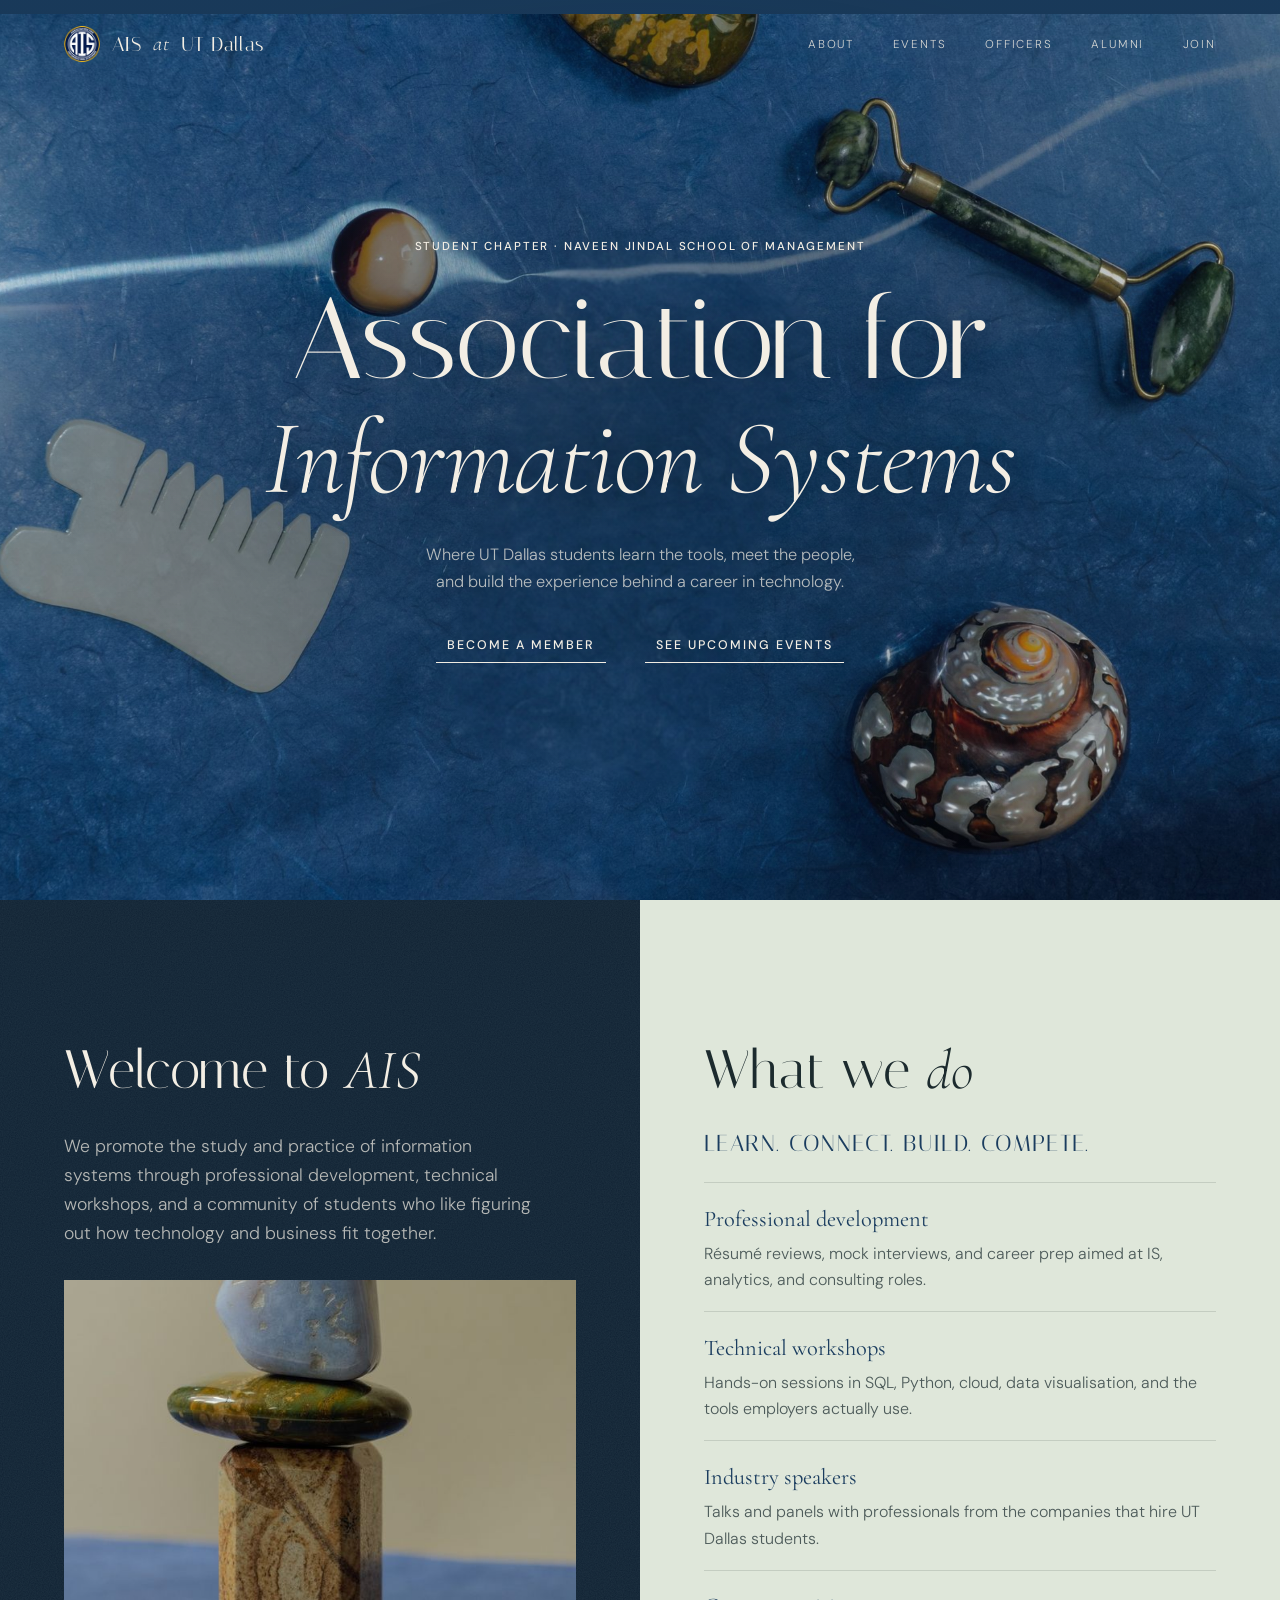
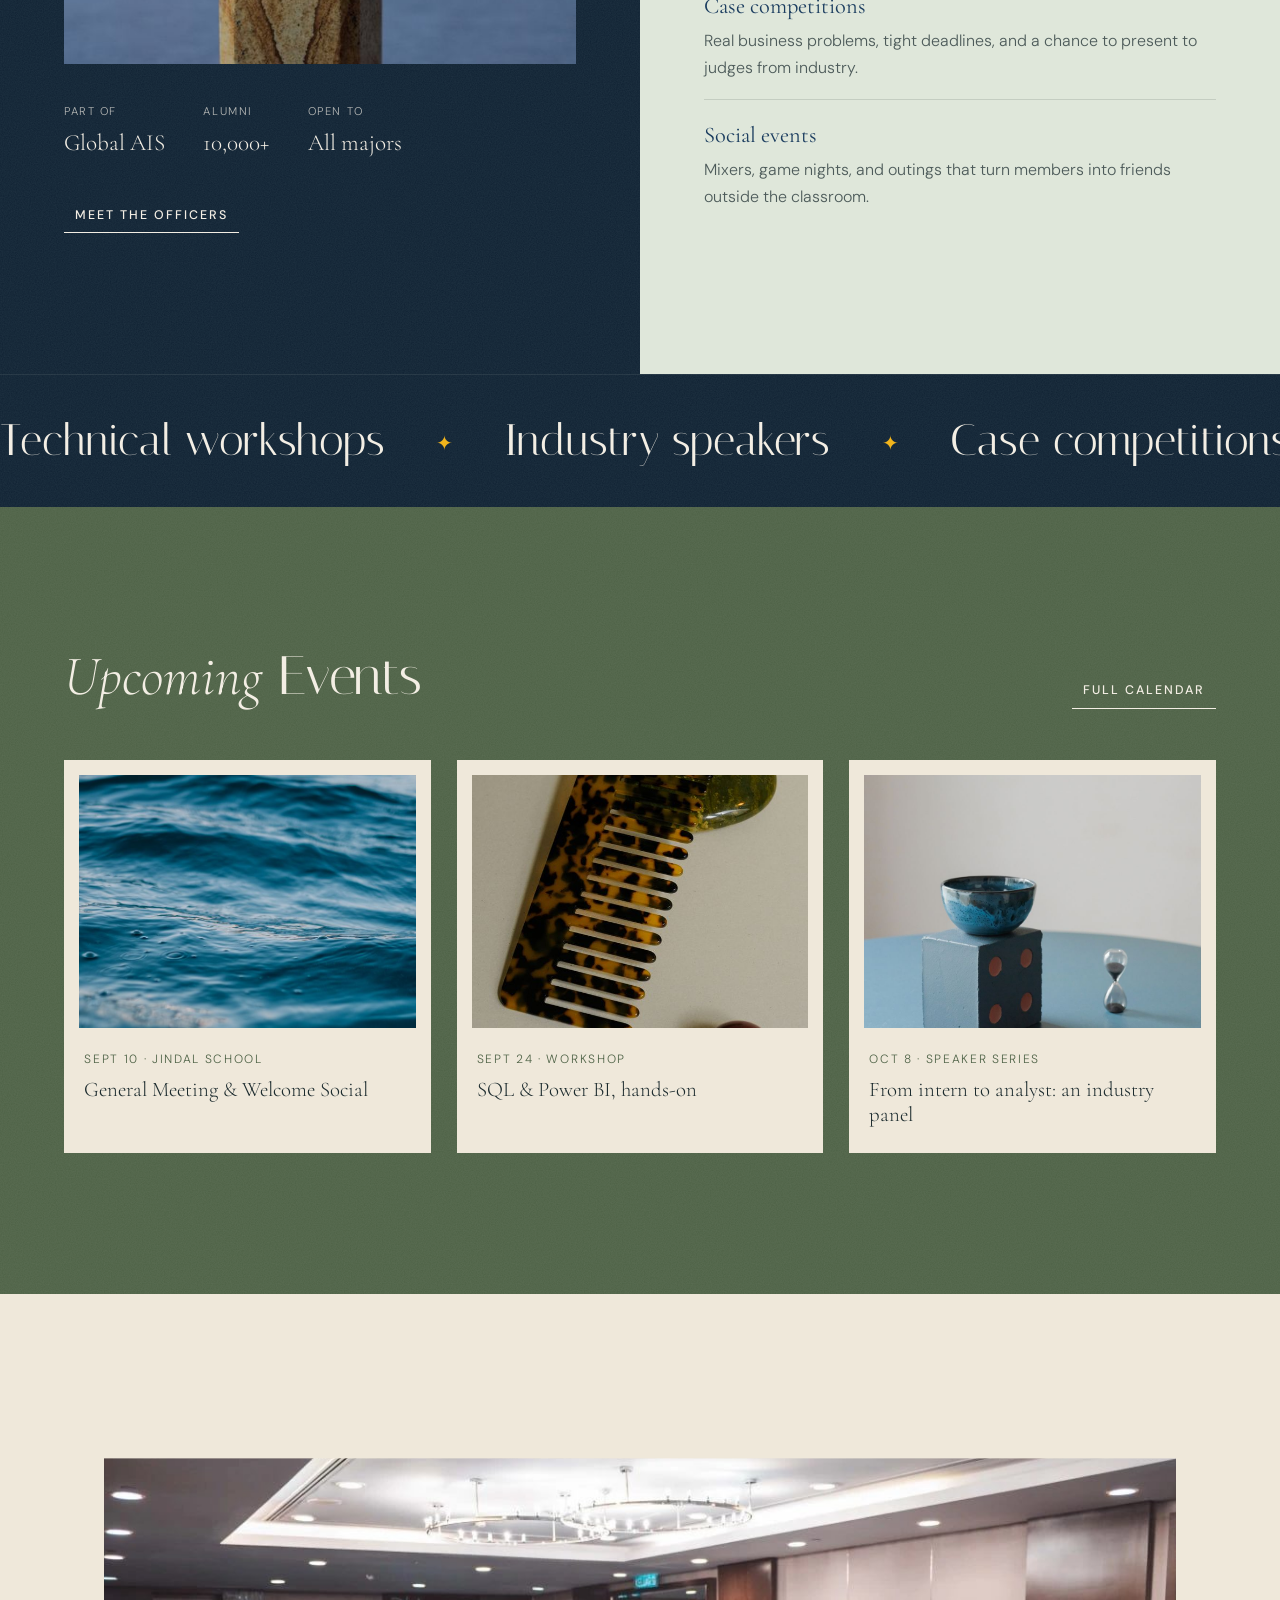
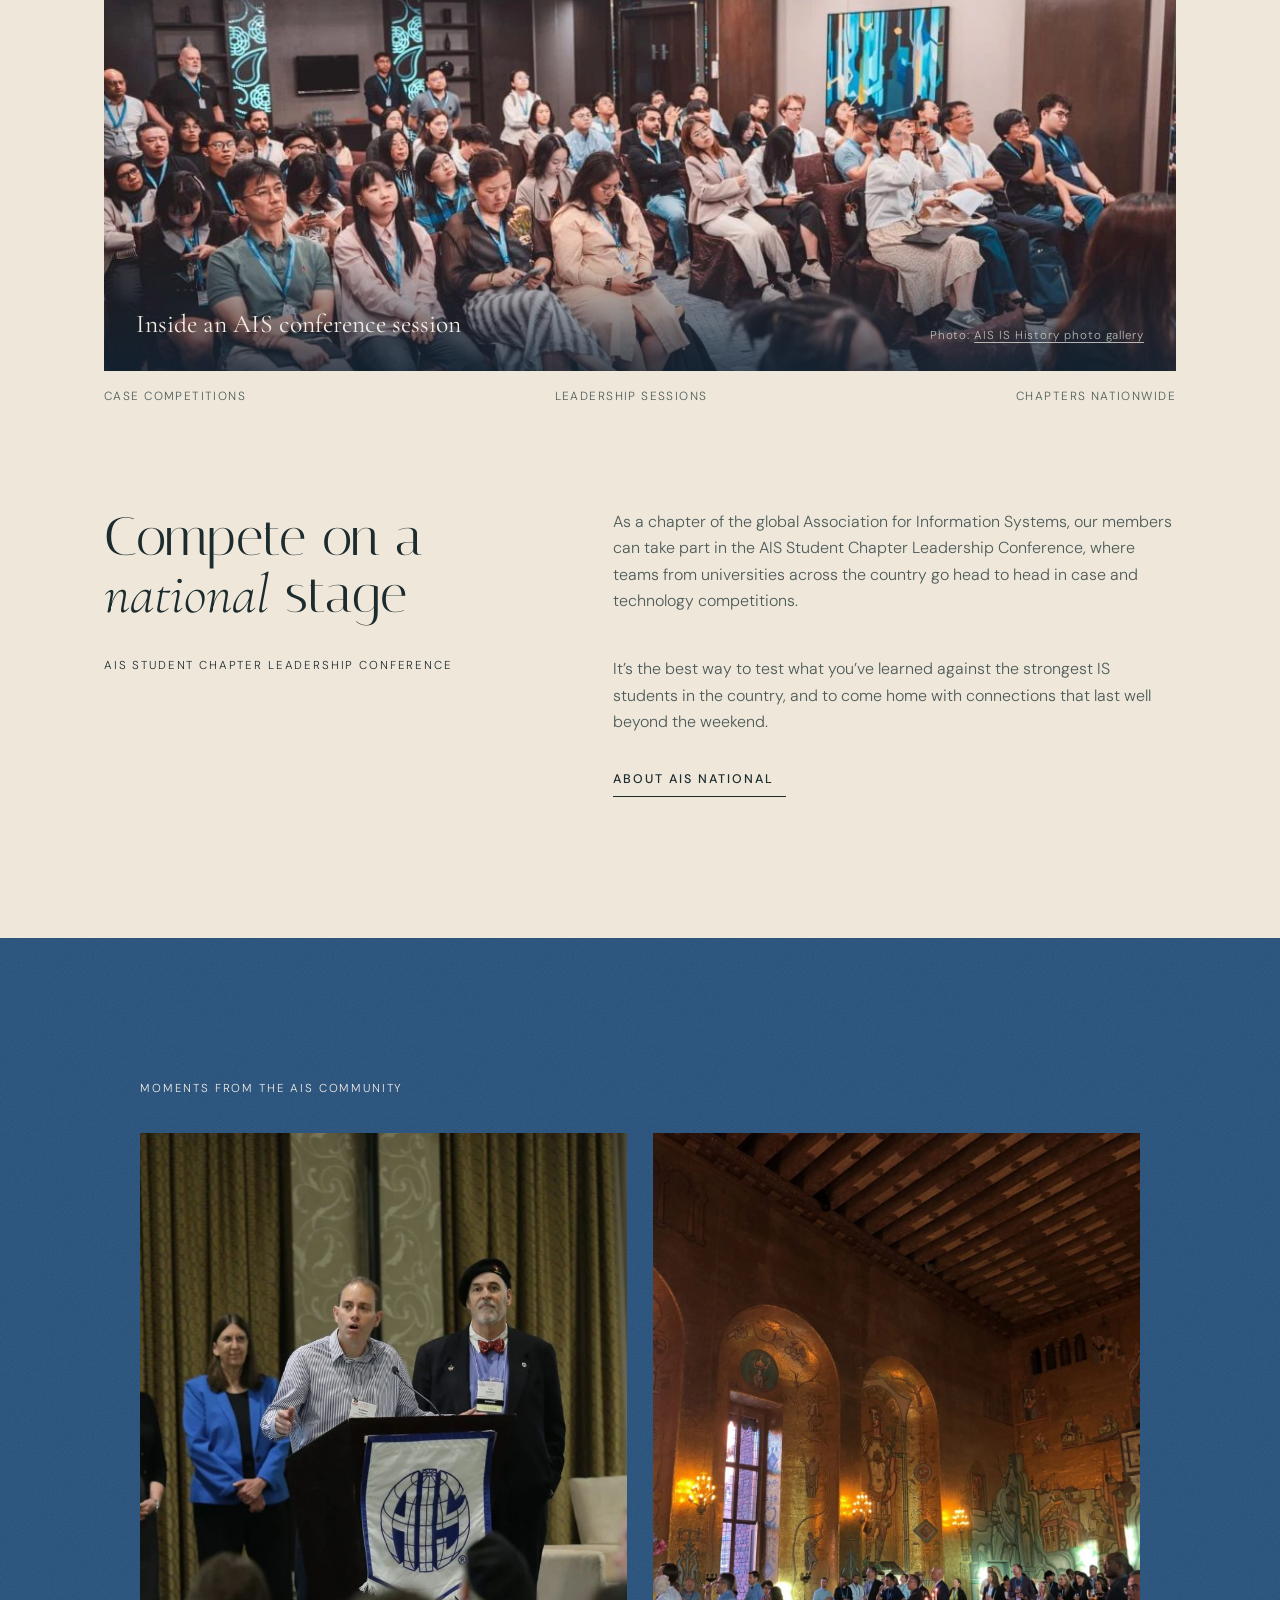
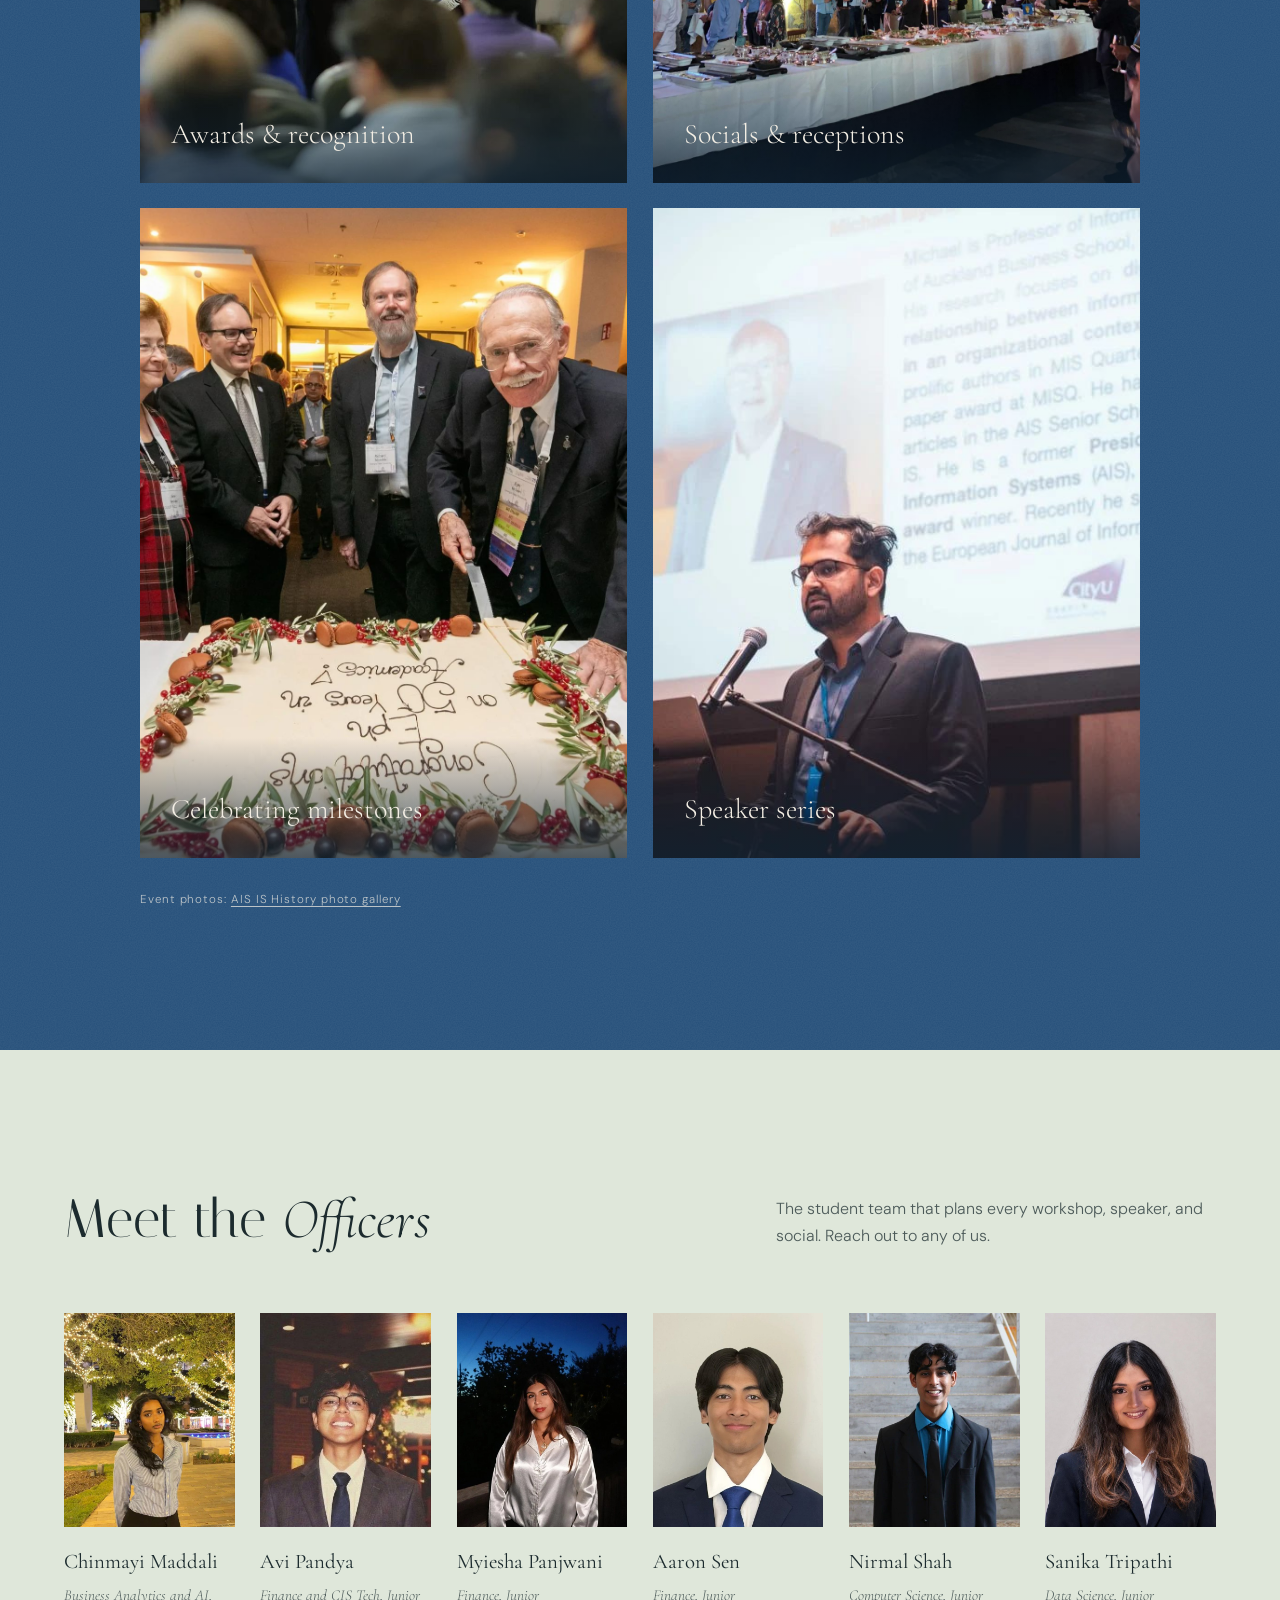
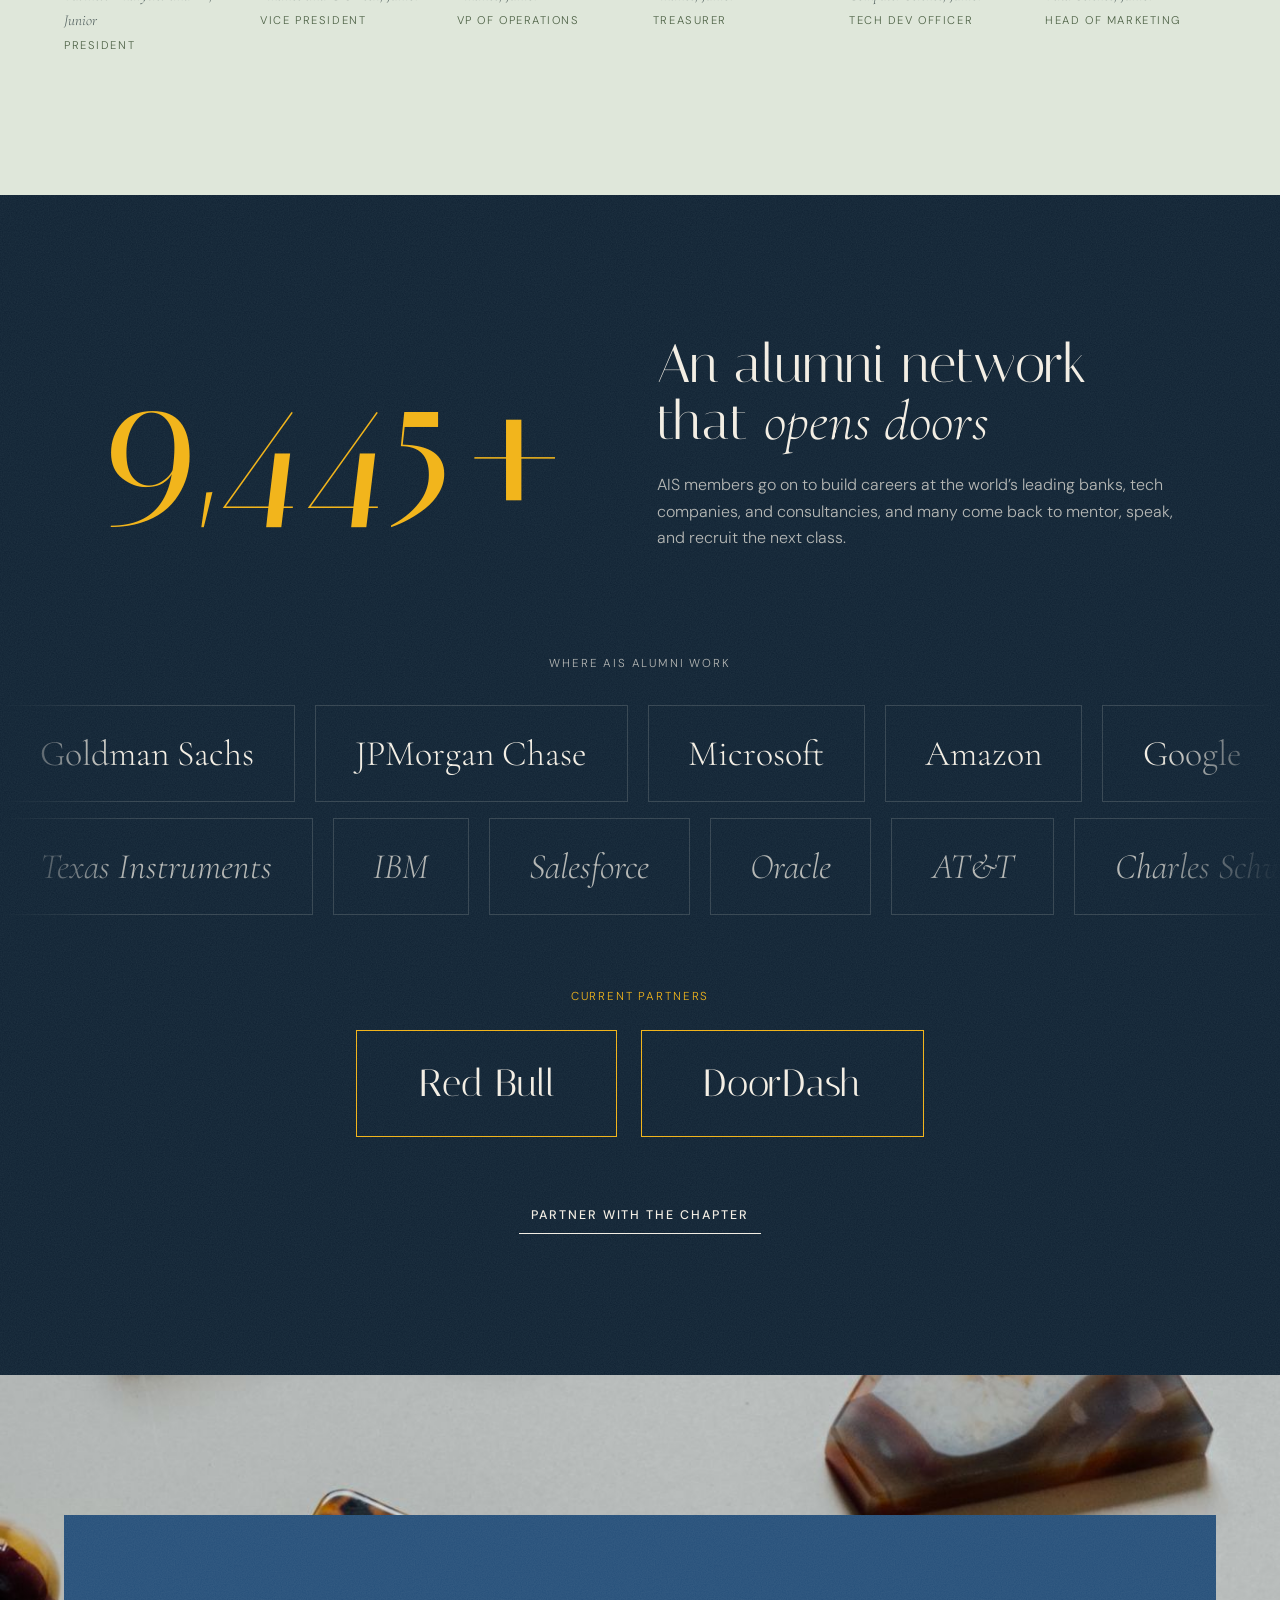
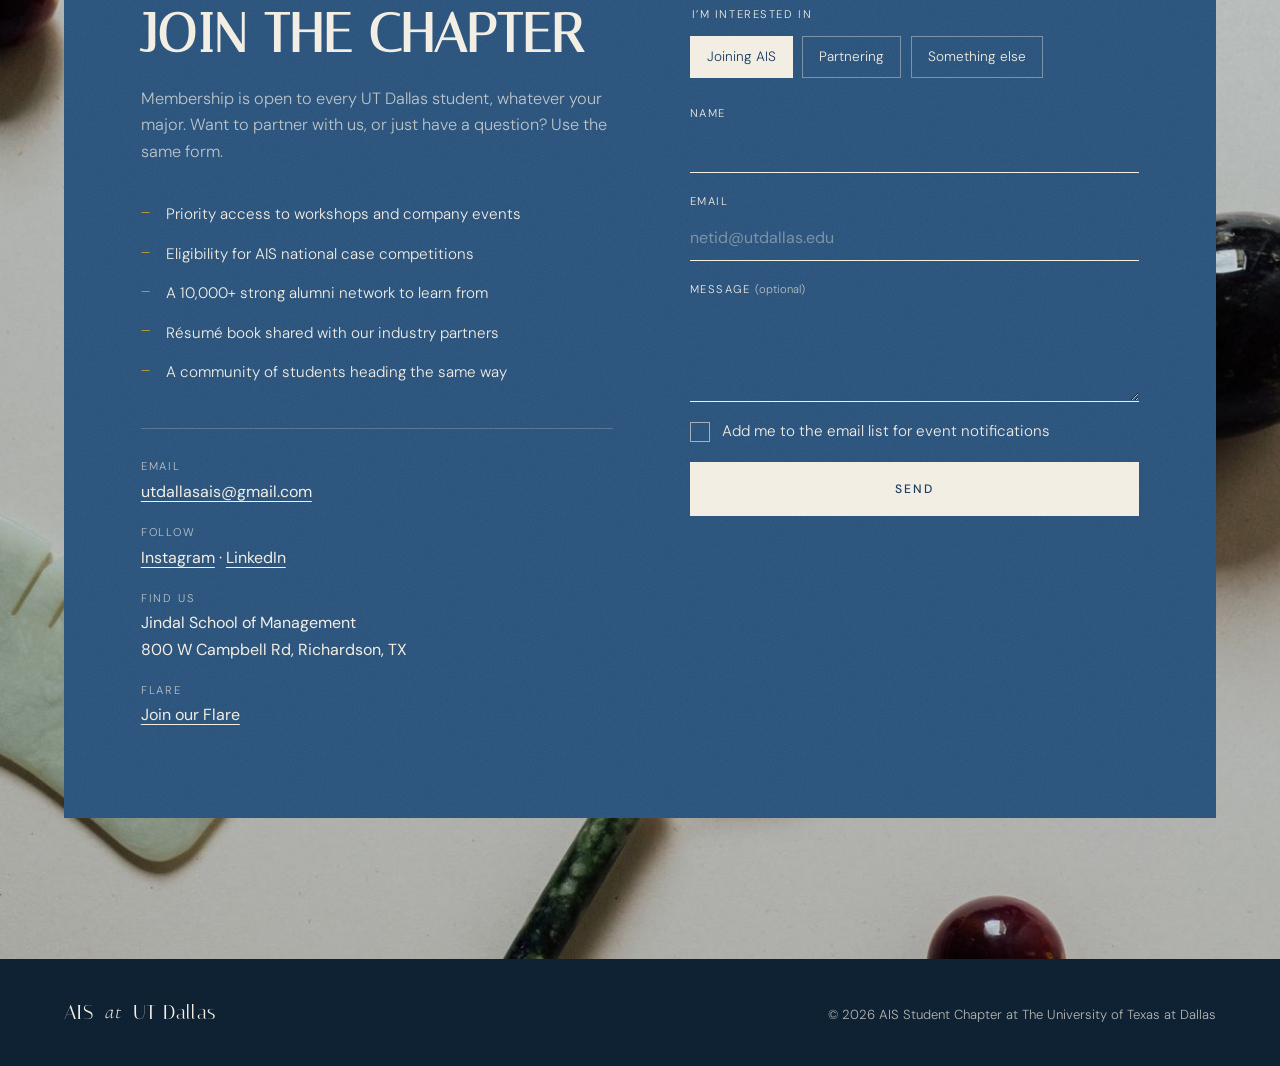
==== commit 0e87e09a: "Move Join our Flare from the footer into the contact details Co-Authored-By: Claude Opus 5.5 <norepl" ====
--- a/index.html
+++ b/index.html
@@ -8,8 +8,8 @@
   <meta name="theme-color" content="#0f2233">
   <link rel="icon" type="image/png" href="favicon.png">
   <link rel="preload" href="fonts/italiana-QmWaXw.woff2" as="font" type="font/woff2" crossorigin>
-  <link rel="stylesheet" href="fonts/fonts.css?v=fc449bd">
-  <link rel="stylesheet" href="styles.css?v=fc449bd">
+  <link rel="stylesheet" href="fonts/fonts.css?v=8714cd9">
+  <link rel="stylesheet" href="styles.css?v=8714cd9">
 </head>
 <body>
 
@@ -224,6 +224,7 @@
             <div><dt>Email</dt><dd><a href="mailto:utdallasais@gmail.com">utdallasais@gmail.com</a></dd></div>
             <div><dt>Follow</dt><dd><a href="https://www.instagram.com/utdallasais/" target="_blank" rel="noopener">Instagram</a> · <a href="https://www.linkedin.com/company/utdallasais/" target="_blank" rel="noopener">LinkedIn</a></dd></div>
             <div><dt>Find us</dt><dd>Jindal School of Management<br>800 W Campbell Rd, Richardson, TX</dd></div>
+            <div><dt>Flare</dt><dd><a href="https://flare-event.app.link/EcJCg0AUW0b" target="_blank" rel="noopener">Join our Flare</a></dd></div>
           </dl>
         </div>
 
@@ -254,10 +255,9 @@
 
   <footer class="footer">
     <span class="nav__mark">AIS <em>at</em> UT Dallas</span>
-    <a class="footer__flare" href="https://flare-event.app.link/EcJCg0AUW0b" target="_blank" rel="noopener">Join our Flare</a>
     <span>© <span data-year></span> AIS Student Chapter at The University of Texas at Dallas</span>
   </footer>
 
-  <script src="script.js?v=fc449bd"></script>
+  <script src="script.js?v=8714cd9"></script>
 </body>
 </html>
--- a/styles.css
+++ b/styles.css
@@ -531,19 +531,6 @@
   font-size: 0.82rem;
 }
 .footer .nav__mark { color: var(--on-dark); }
-.footer { align-items: center; }
-.footer__flare {
-  padding: 0.7rem 1.4rem;
-  border: 1px solid var(--gold);
-  color: var(--on-dark);
-  font-size: 0.74rem;
-  font-weight: 500;
-  letter-spacing: 0.16em;
-  text-transform: uppercase;
-  text-decoration: none;
-  transition: background-color 0.3s ease, color 0.3s ease;
-}
-.footer__flare:hover { background: var(--gold); color: var(--ink); }
 
 /* ---------- Chapter additions ---------- */
 .nav__mark em { font-size: 1.05em; }
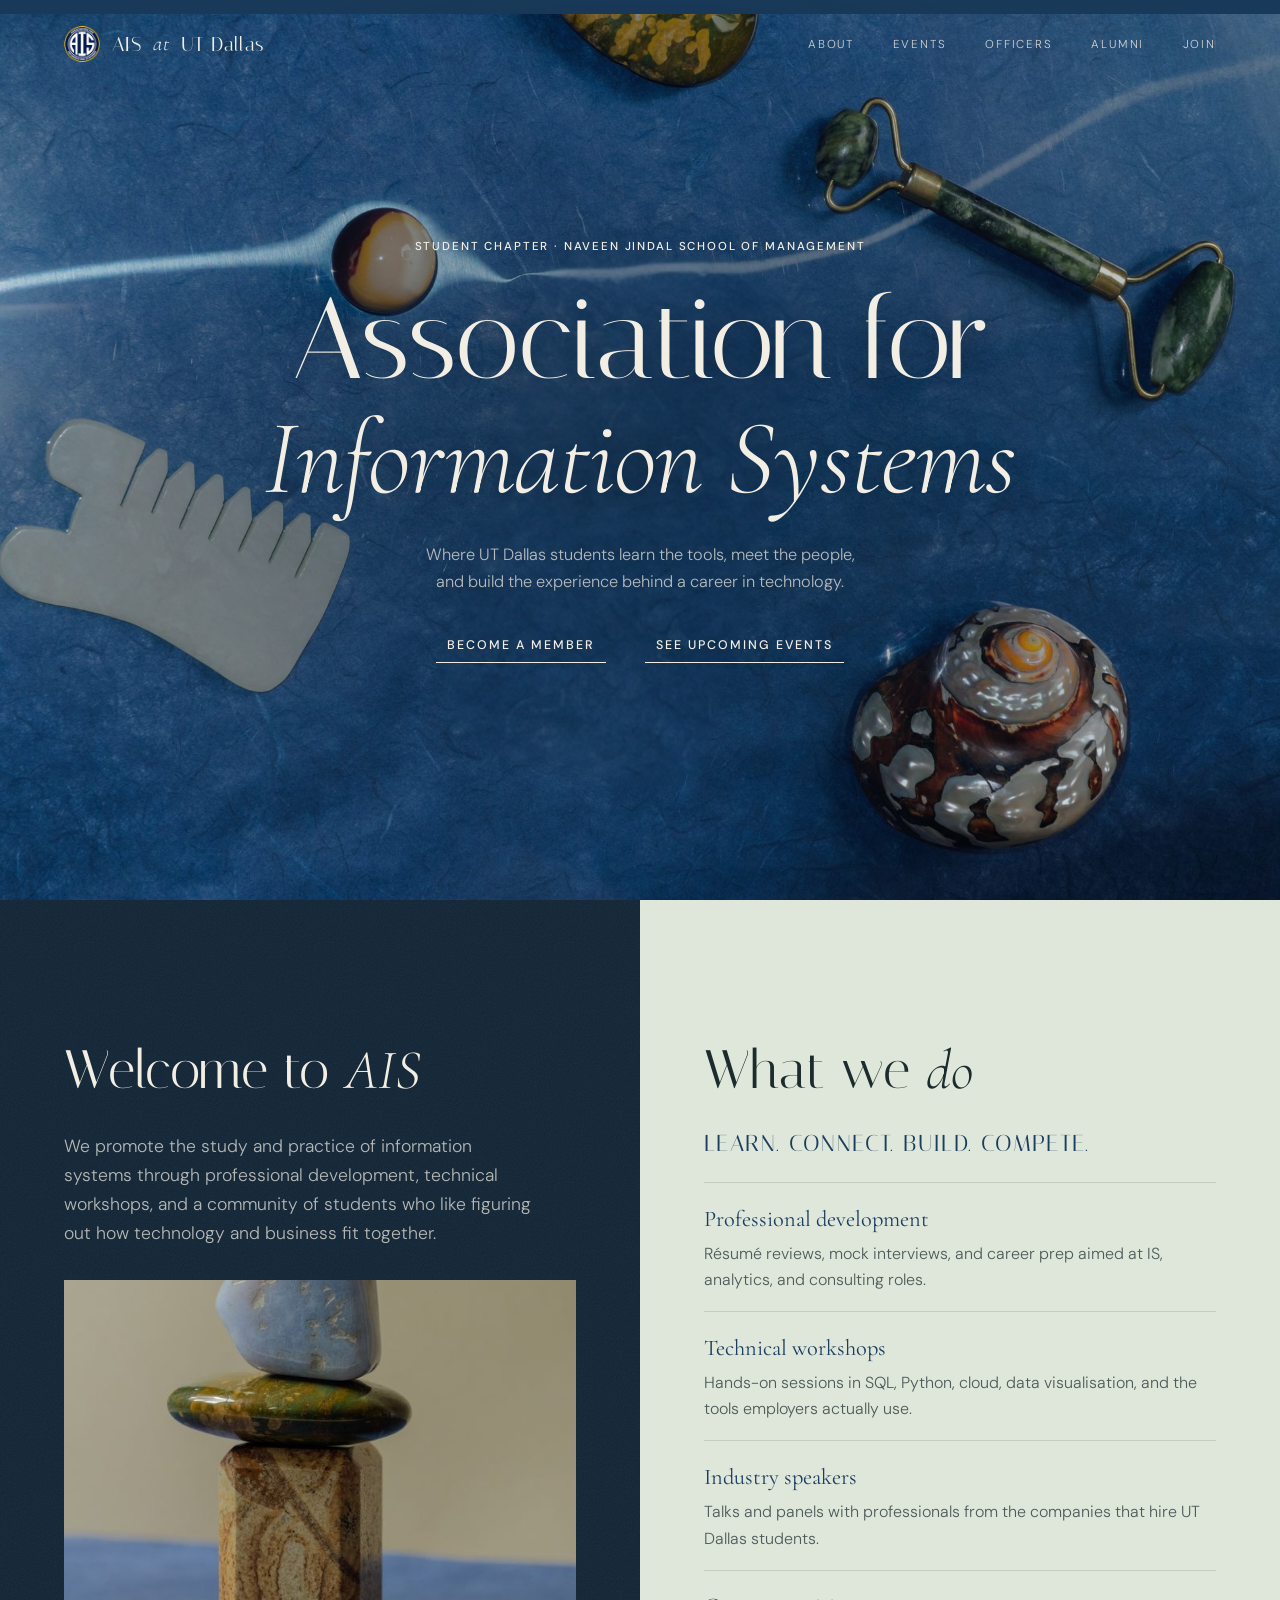
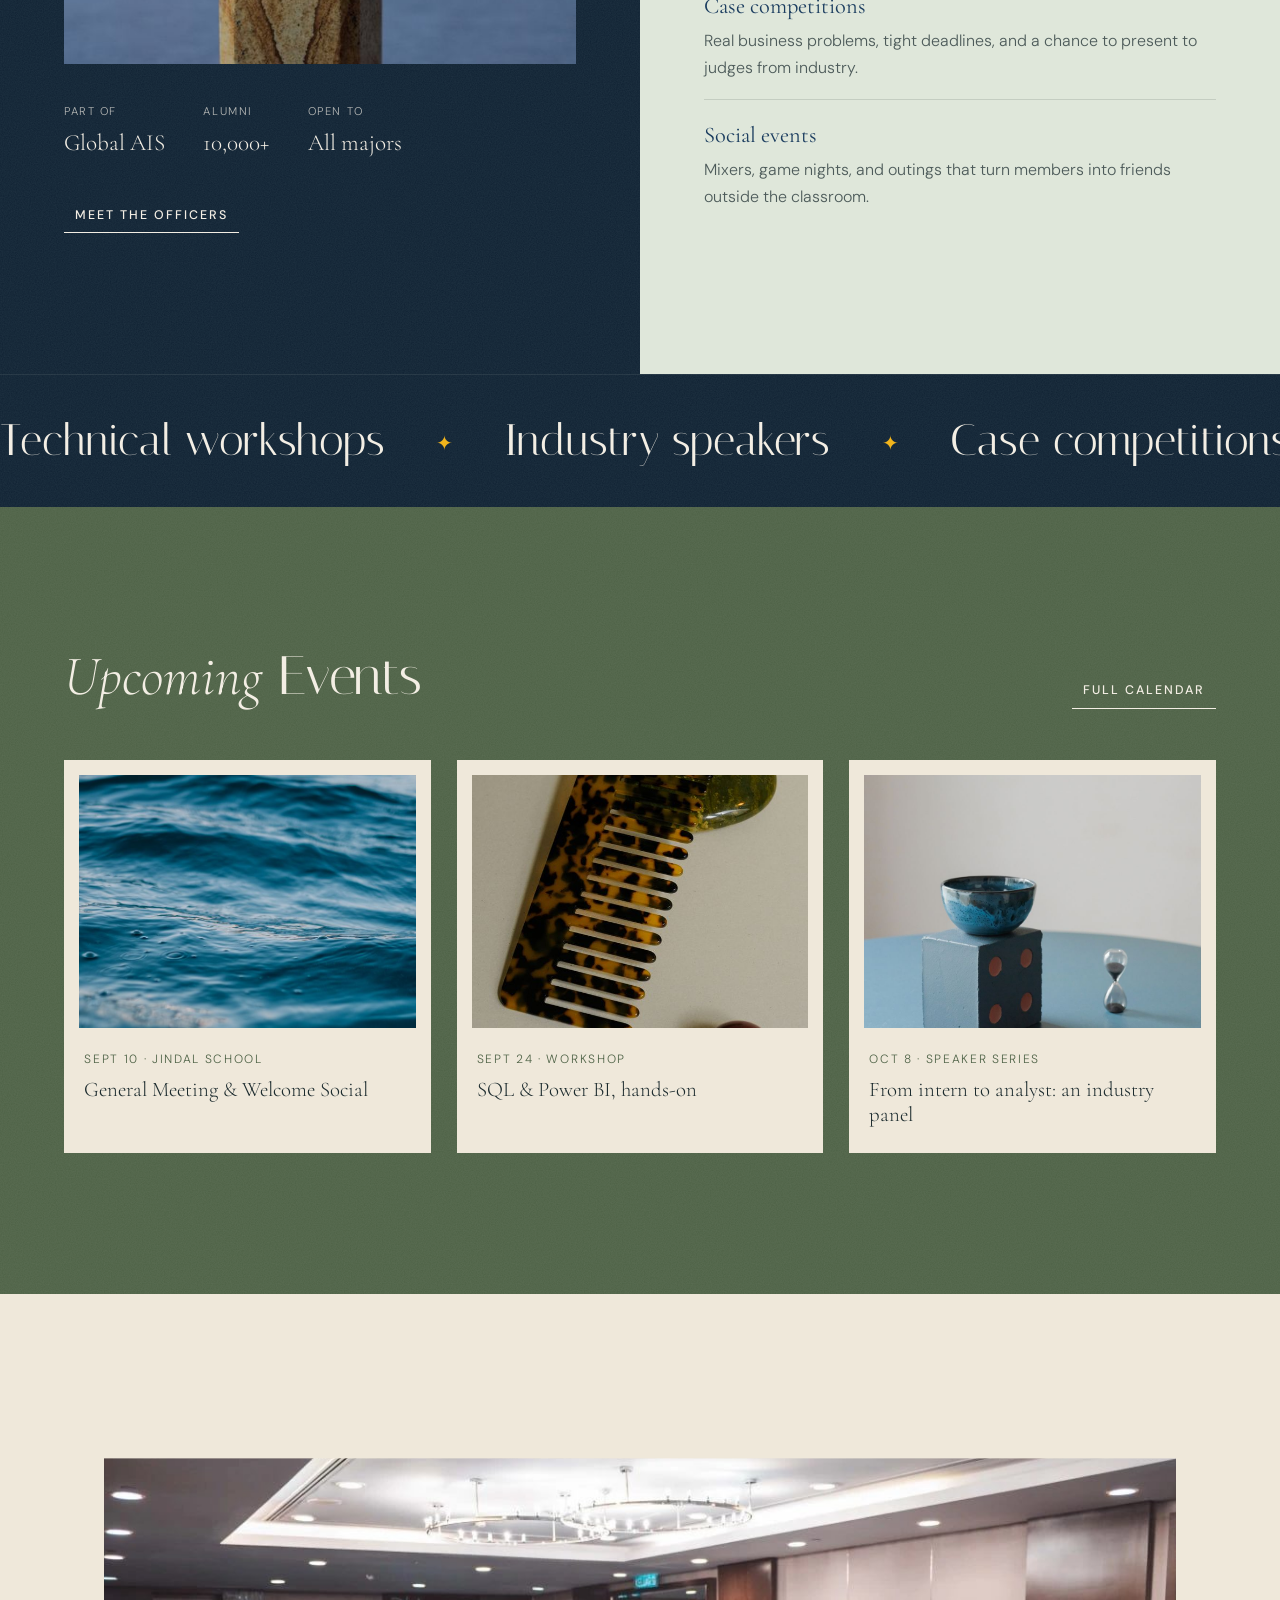
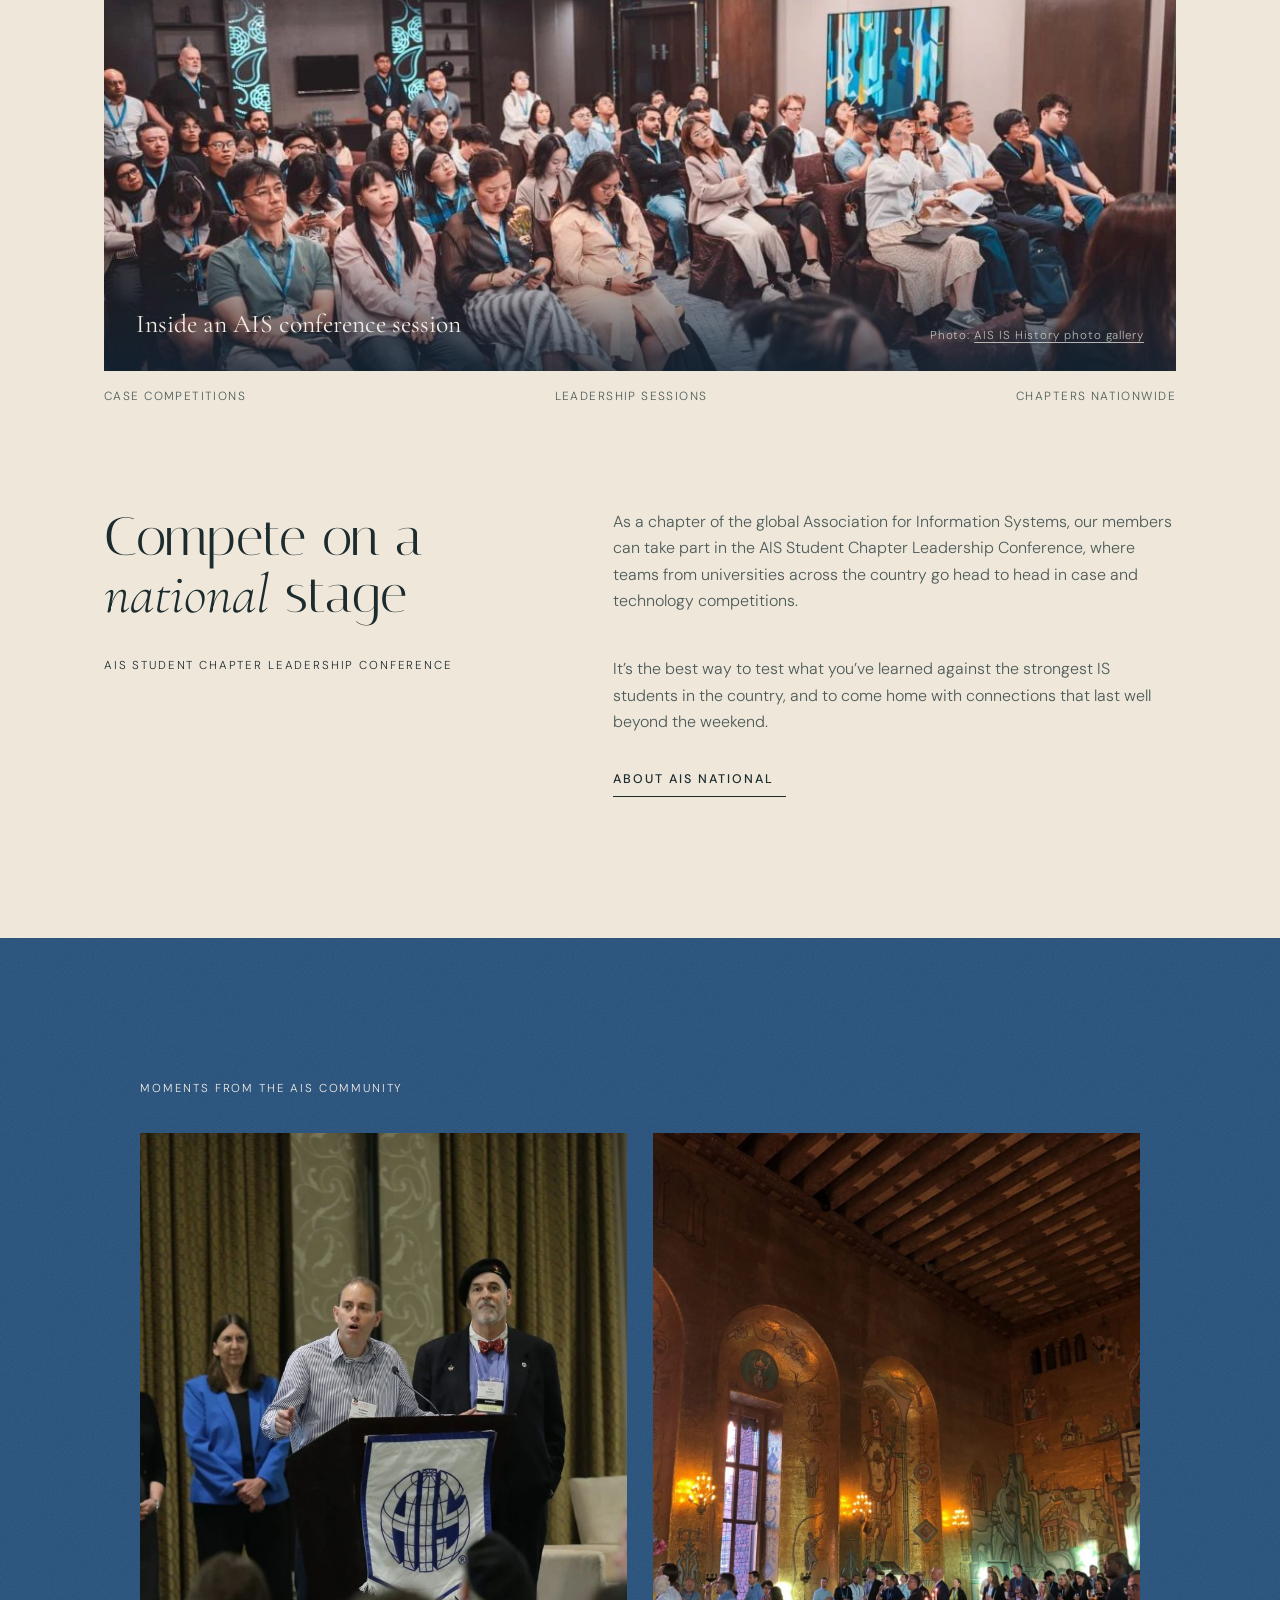
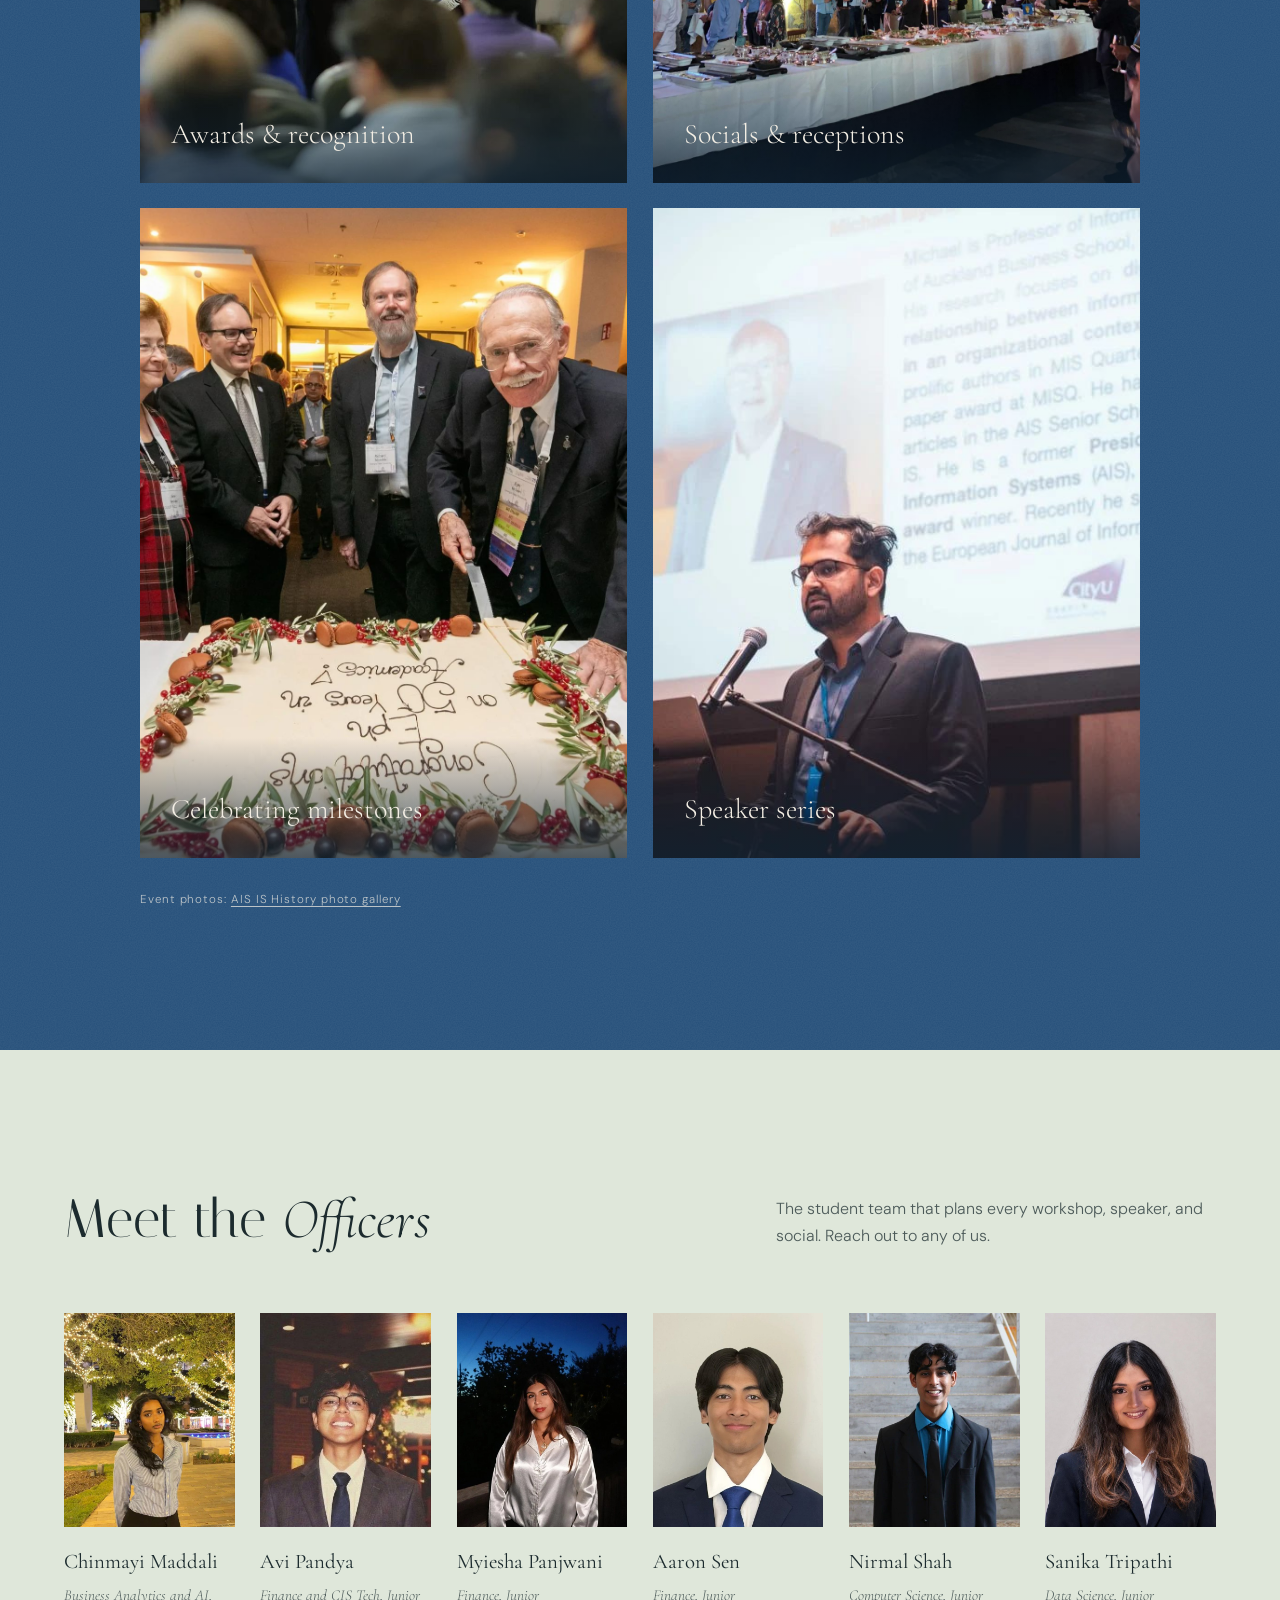
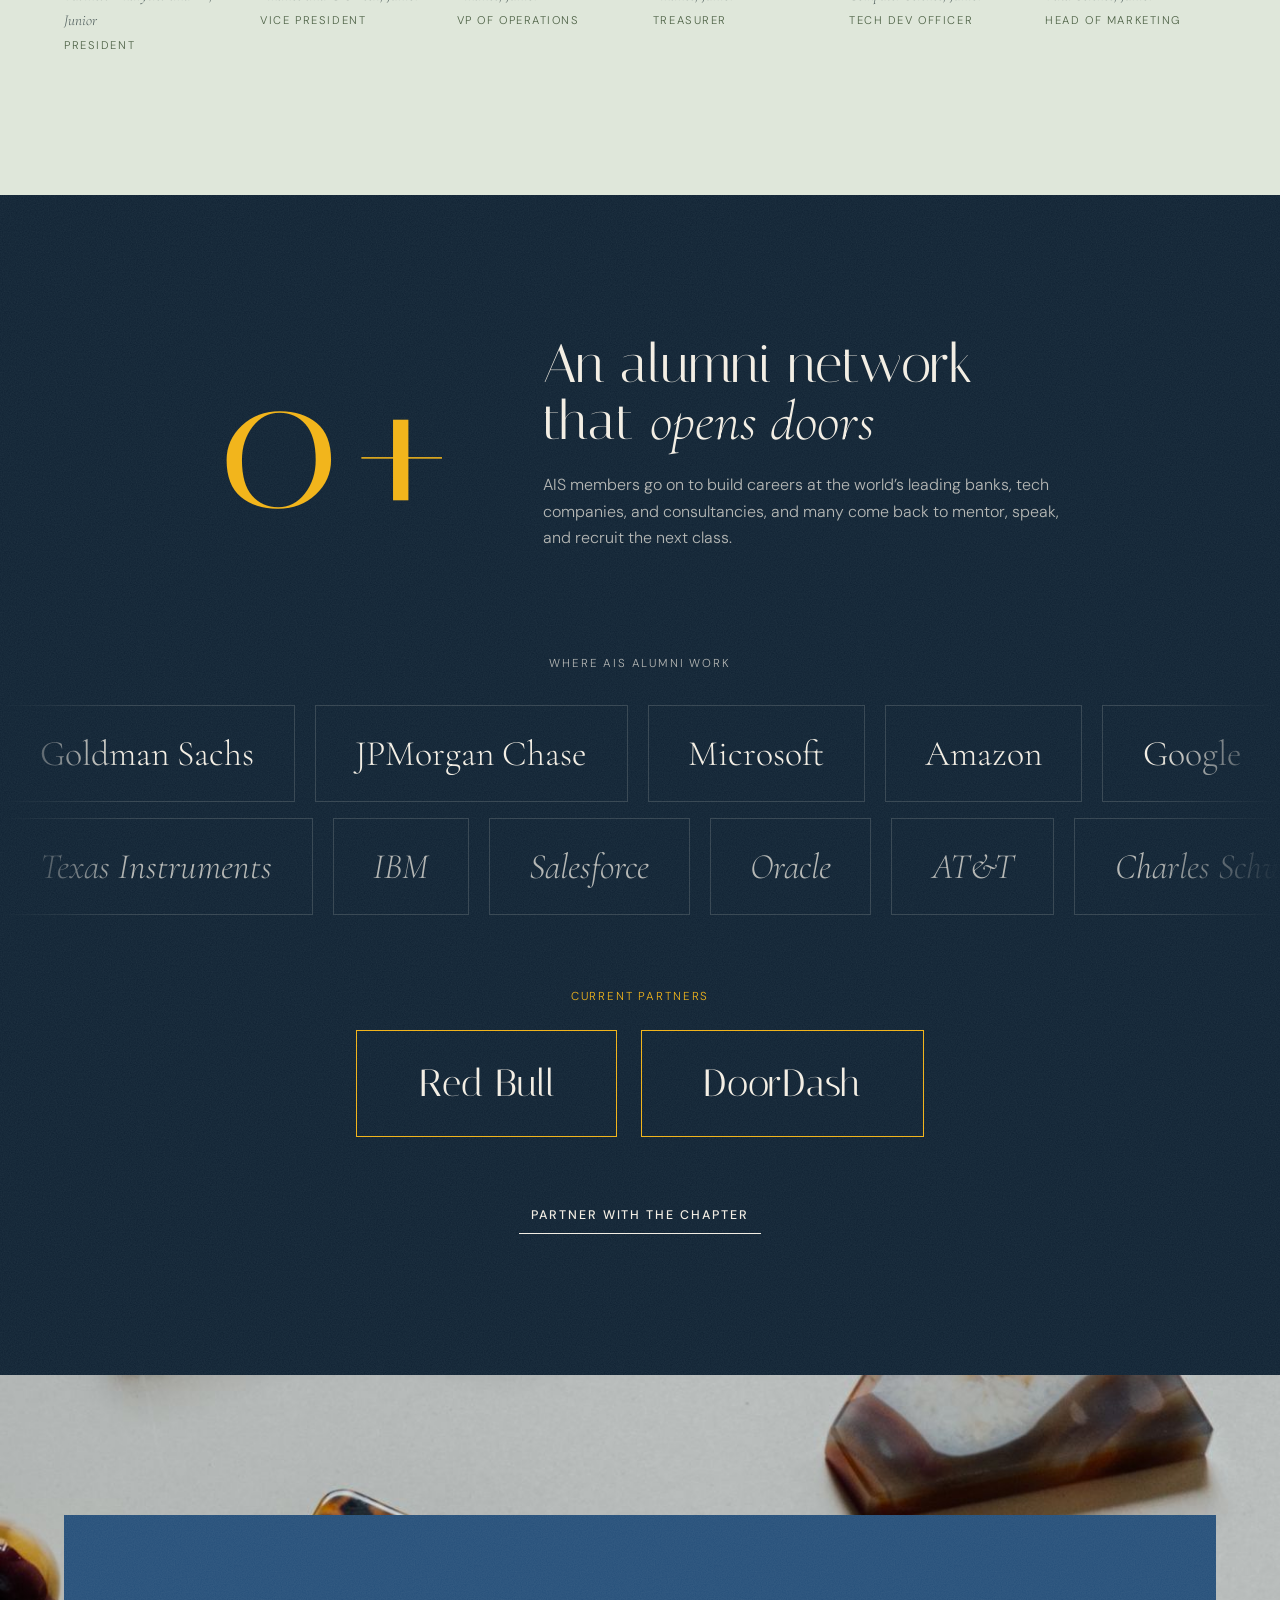
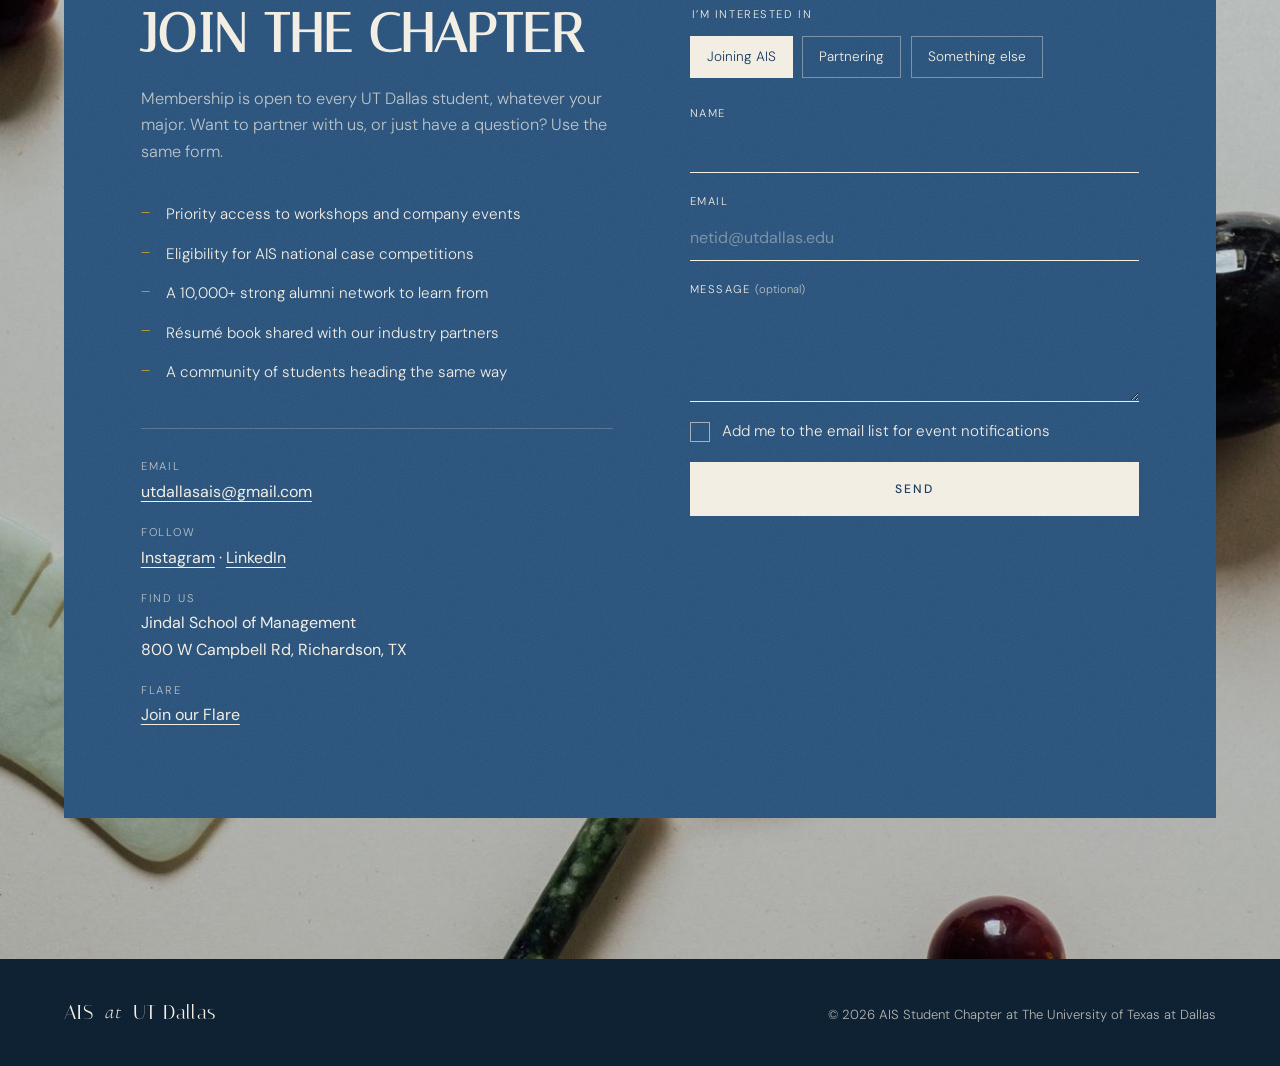
==== commit 5498f8a7: "Keep the marquee band moving on hover Co-Authored-By: Claude Opus 5.5 <noreply@anthropic.com> Claude" ====
--- a/index.html
+++ b/index.html
@@ -8,8 +8,8 @@
   <meta name="theme-color" content="#0f2233">
   <link rel="icon" type="image/png" href="favicon.png">
   <link rel="preload" href="fonts/italiana-QmWaXw.woff2" as="font" type="font/woff2" crossorigin>
-  <link rel="stylesheet" href="fonts/fonts.css?v=8714cd9">
-  <link rel="stylesheet" href="styles.css?v=8714cd9">
+  <link rel="stylesheet" href="fonts/fonts.css?v=0e87e09">
+  <link rel="stylesheet" href="styles.css?v=0e87e09">
 </head>
 <body>
 
@@ -258,6 +258,6 @@
     <span>© <span data-year></span> AIS Student Chapter at The University of Texas at Dallas</span>
   </footer>
 
-  <script src="script.js?v=8714cd9"></script>
+  <script src="script.js?v=0e87e09"></script>
 </body>
 </html>
--- a/styles.css
+++ b/styles.css
@@ -634,7 +634,6 @@
   padding-right: clamp(28px, 4vw, 56px);
 }
 .marquee__track span::after { content: "✦"; font-size: 0.45em; vertical-align: middle; margin-left: clamp(28px, 4vw, 56px); color: var(--gold); }
-.marquee:hover .marquee__track { animation-play-state: paused; }
 @keyframes marquee { to { transform: translateX(-50%); } }
 
 /* Officer cards lift on hover */
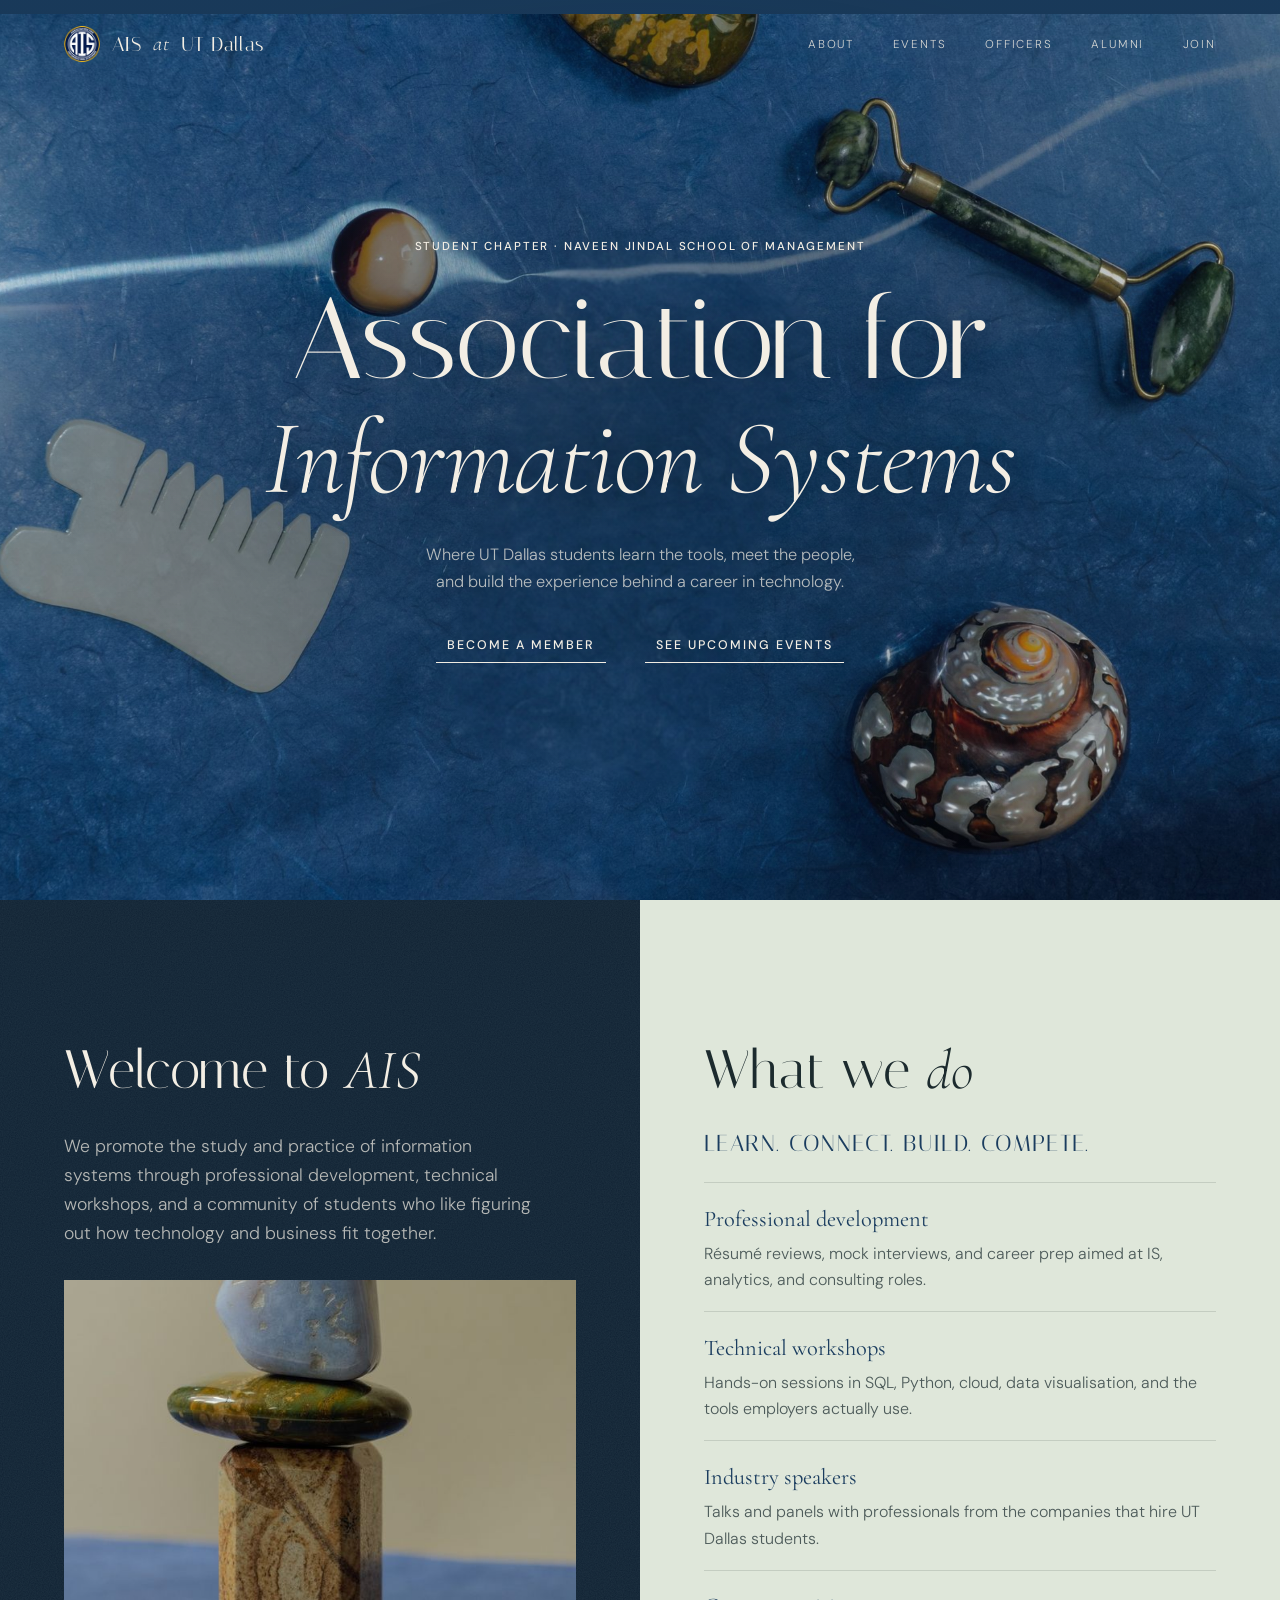
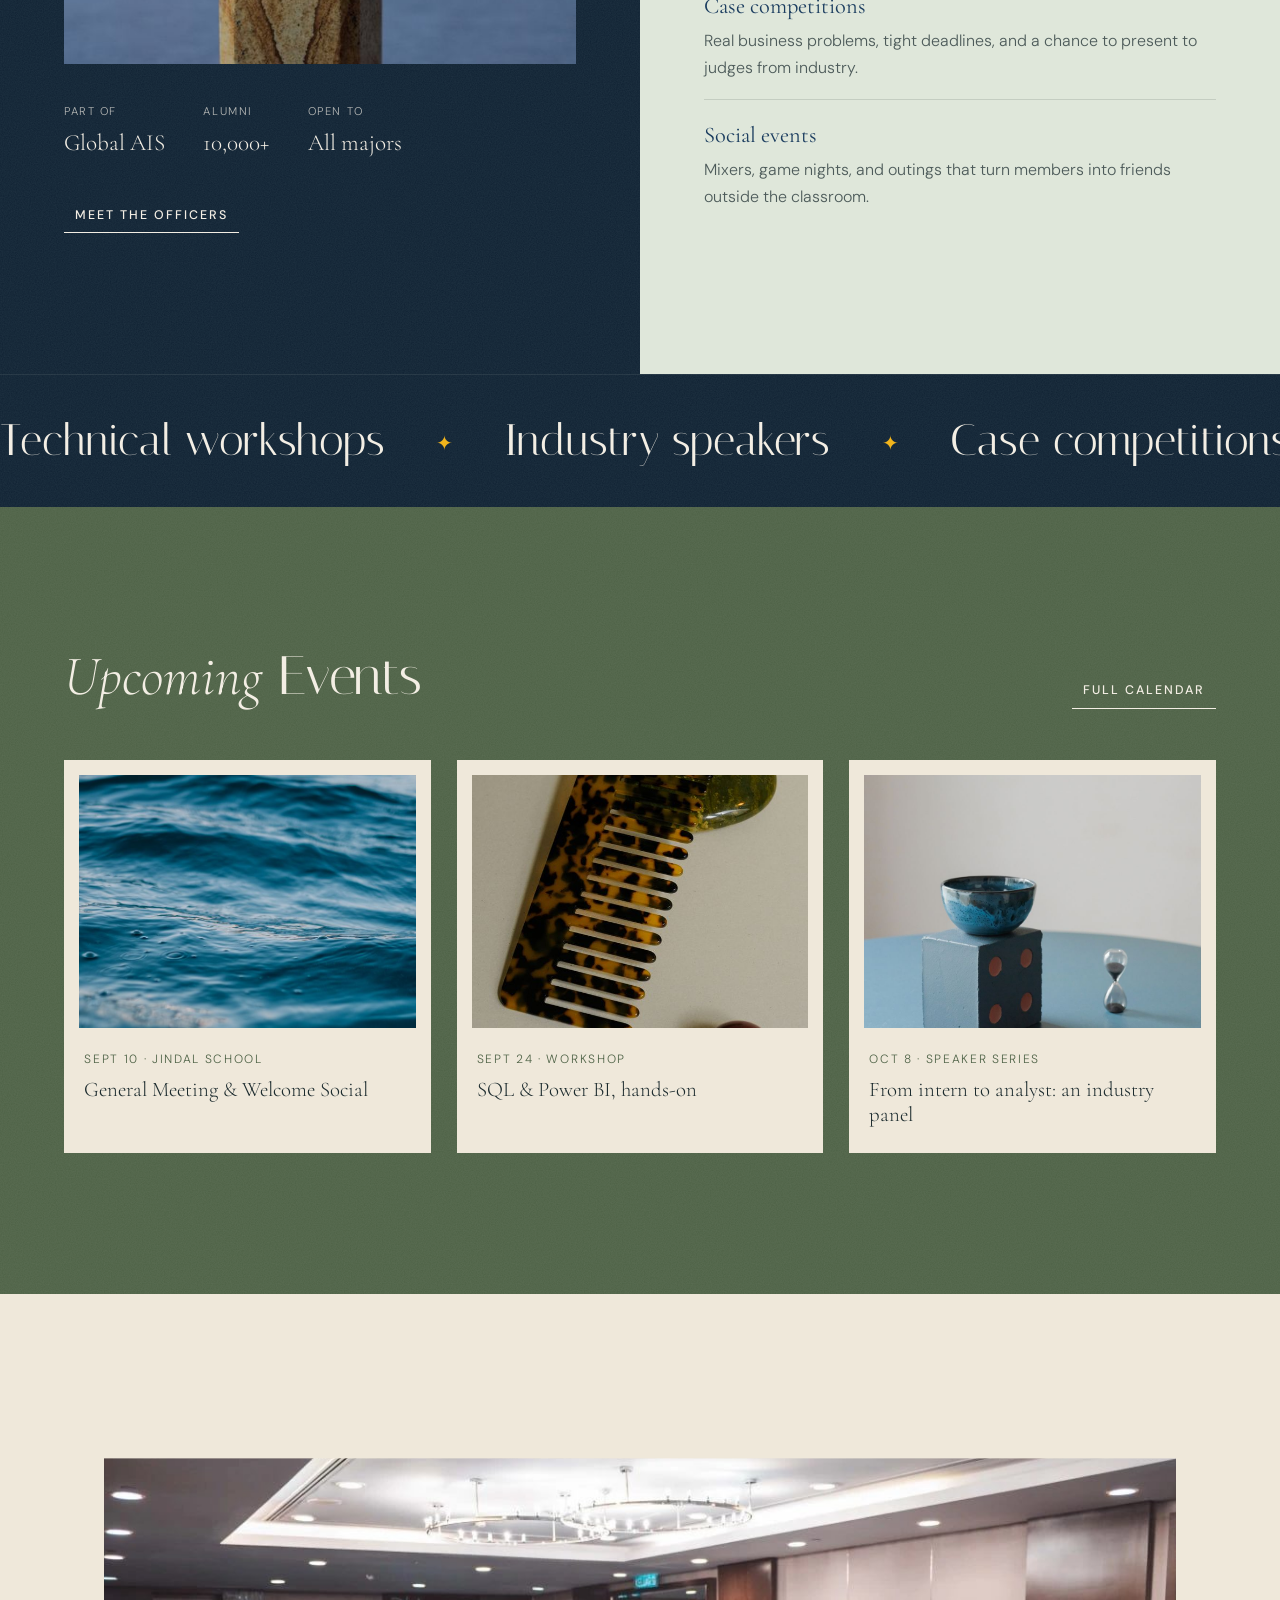
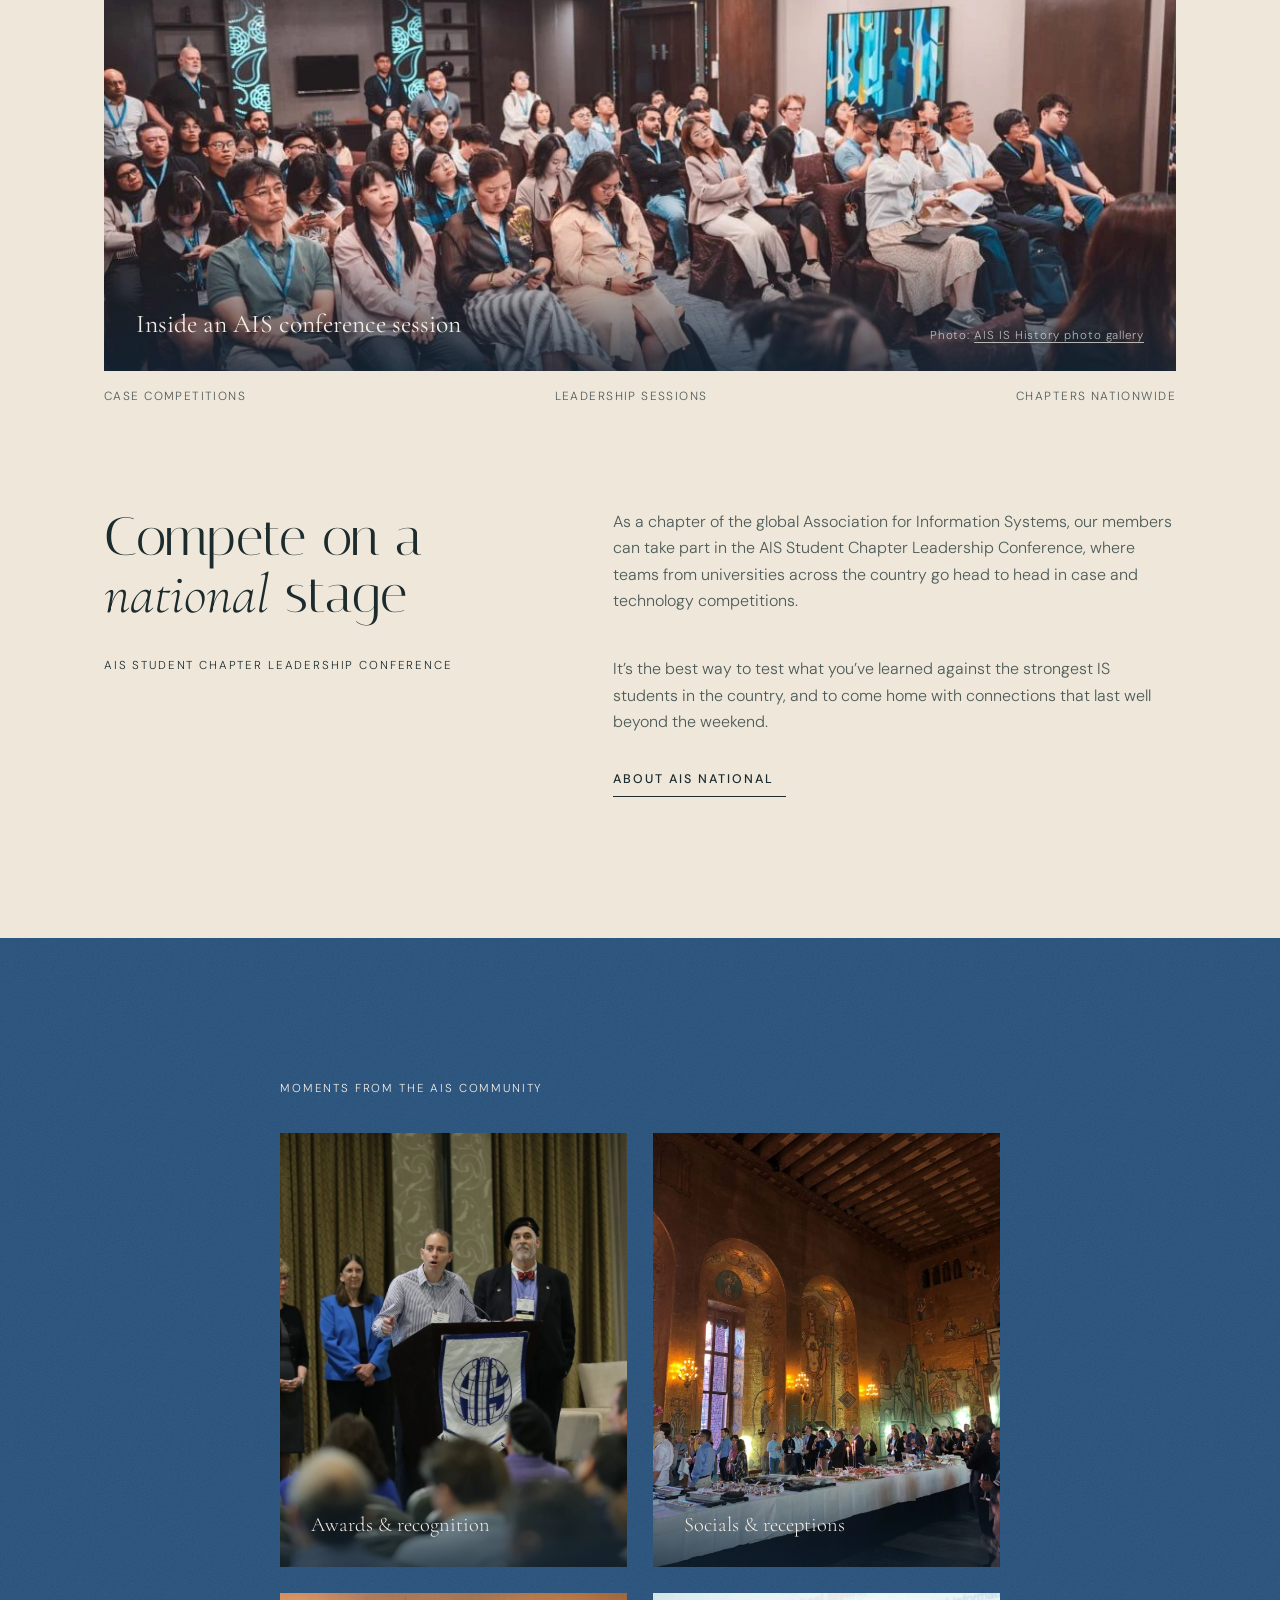
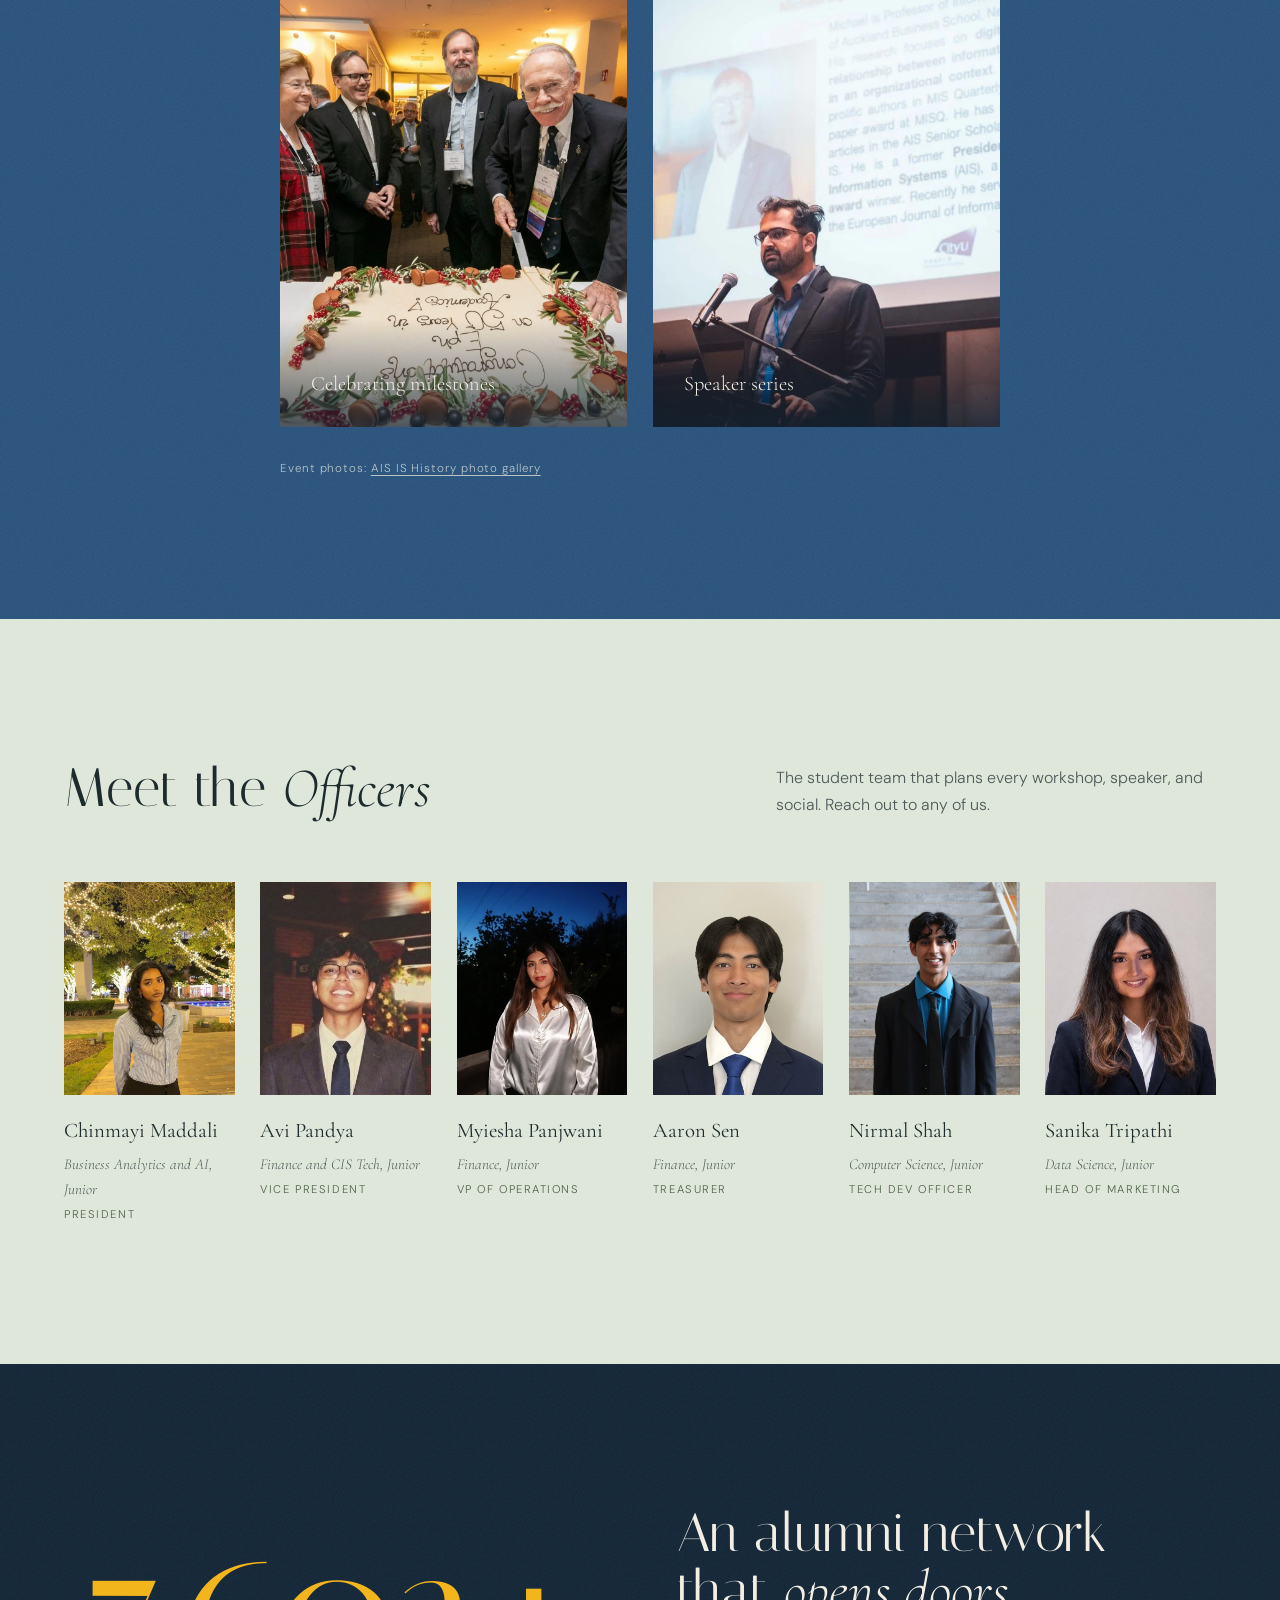
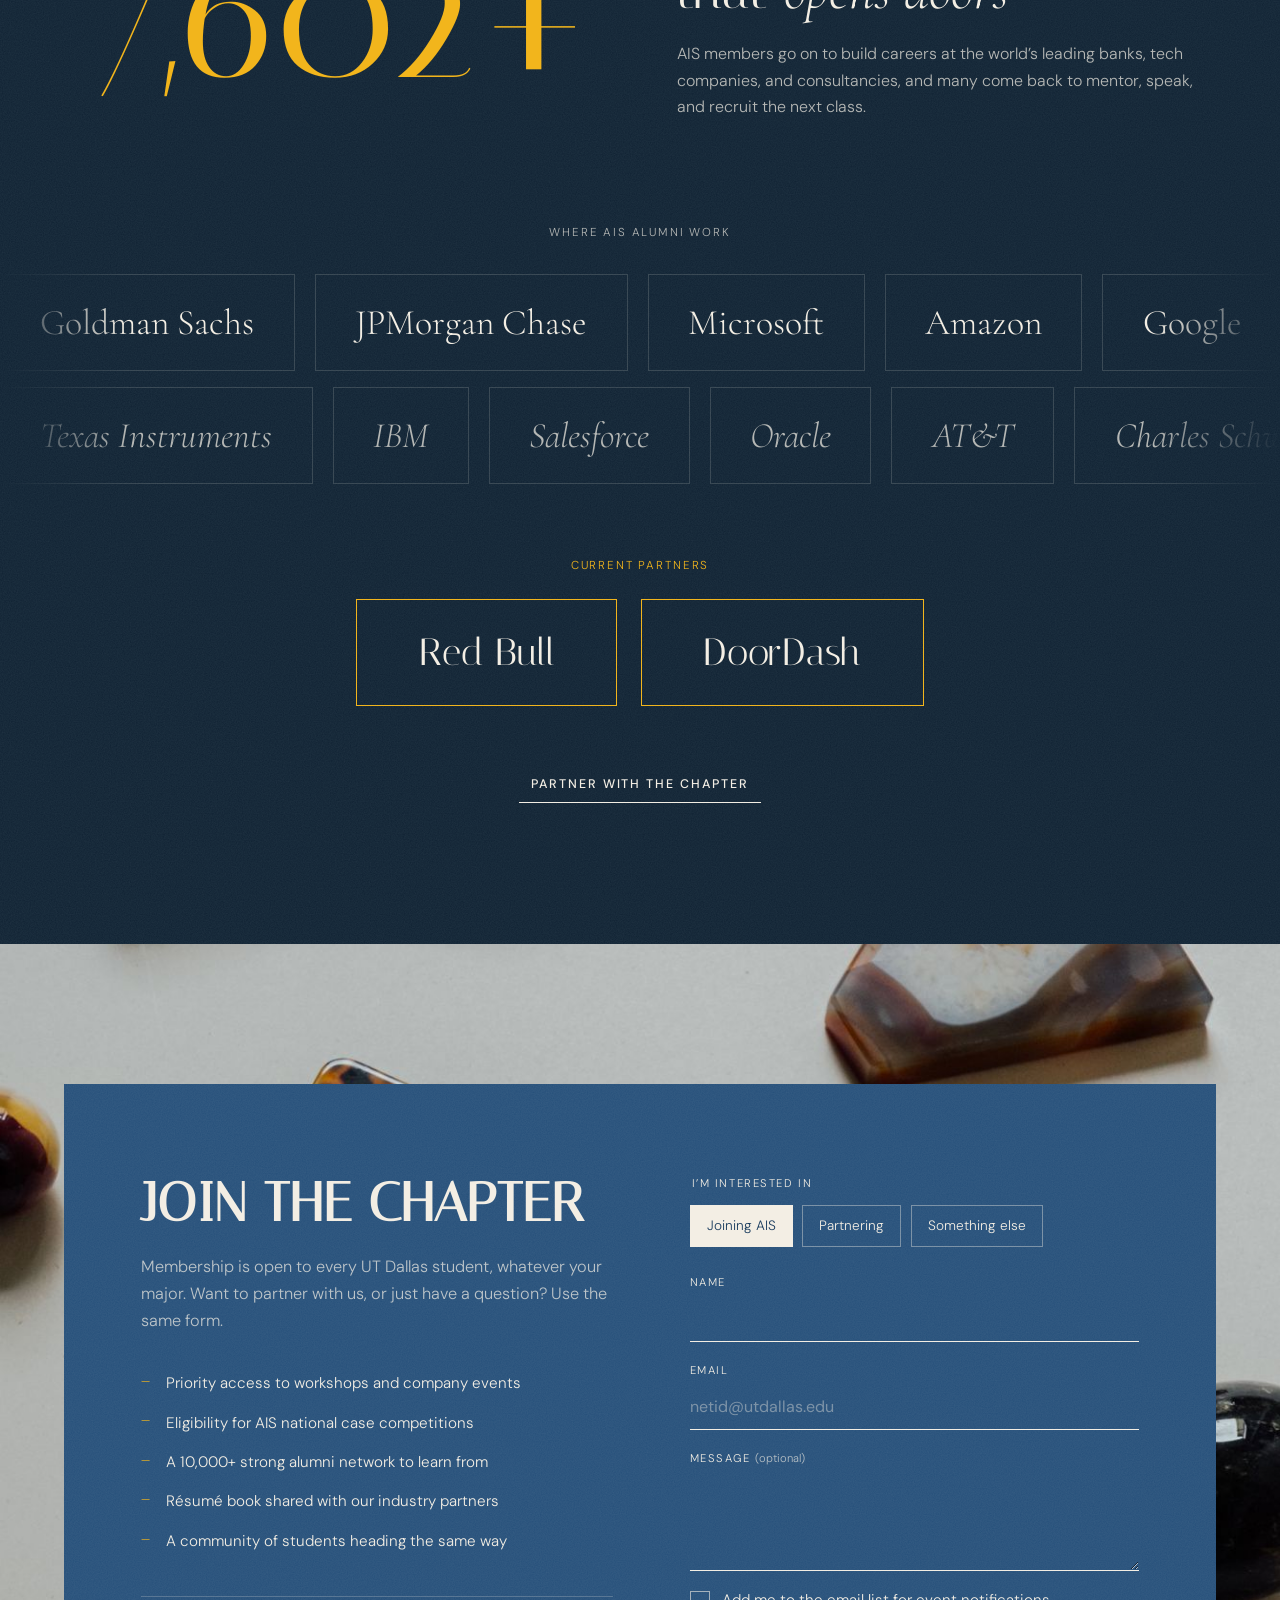
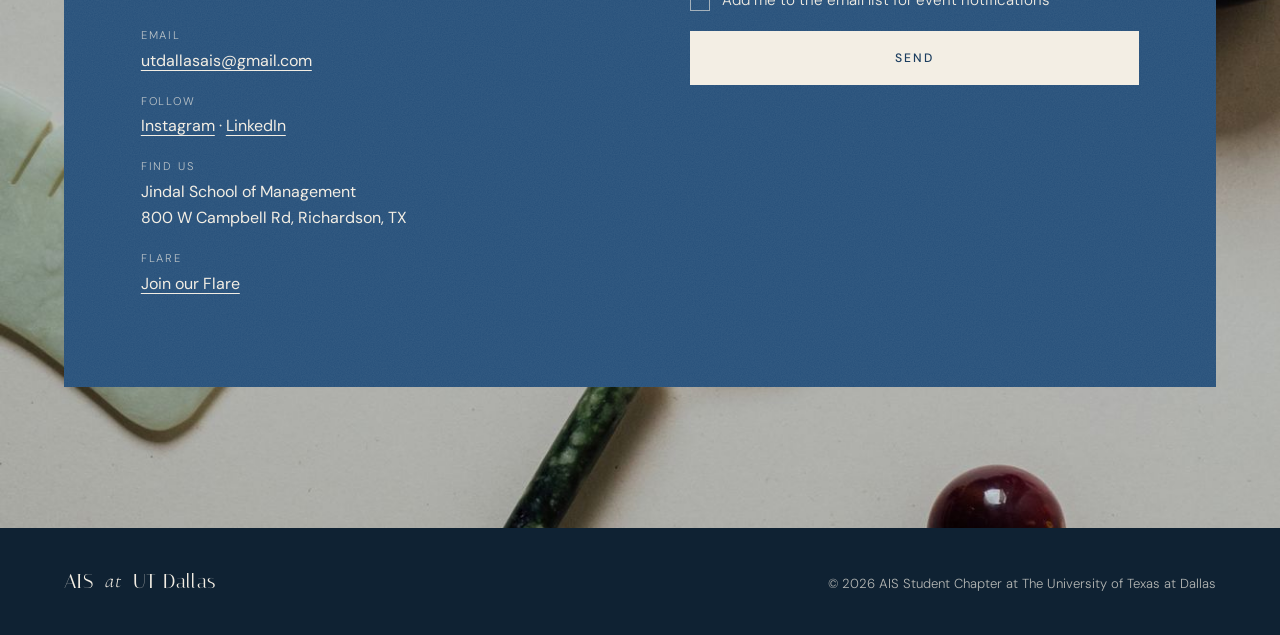
==== commit 7121cd37: "Shrink the community photo grid to a 720px column Co-Authored-By: Claude Opus 5.5 <noreply@anthropic" ====
--- a/index.html
+++ b/index.html
@@ -8,8 +8,8 @@
   <meta name="theme-color" content="#0f2233">
   <link rel="icon" type="image/png" href="favicon.png">
   <link rel="preload" href="fonts/italiana-QmWaXw.woff2" as="font" type="font/woff2" crossorigin>
-  <link rel="stylesheet" href="fonts/fonts.css?v=0e87e09">
-  <link rel="stylesheet" href="styles.css?v=0e87e09">
+  <link rel="stylesheet" href="fonts/fonts.css?v=5498f8a">
+  <link rel="stylesheet" href="styles.css?v=5498f8a">
 </head>
 <body>
 
@@ -258,6 +258,6 @@
     <span>© <span data-year></span> AIS Student Chapter at The University of Texas at Dallas</span>
   </footer>
 
-  <script src="script.js?v=0e87e09"></script>
+  <script src="script.js?v=5498f8a"></script>
 </body>
 </html>
--- a/styles.css
+++ b/styles.css
@@ -361,24 +361,24 @@
 .feature__photo a { text-underline-offset: 3px; }
 
 /* ---------- Collage ---------- */
-/* A 2×2 photo grid at every size, centred in a 1000px column */
+/* A 2×2 photo grid at every size, centred in a 720px column */
 .collage {
   display: grid;
   grid-template-columns: 1fr 1fr;
   gap: clamp(14px, 2vw, 28px);
-  padding: var(--section) max(var(--gutter), (100% - 1000px) / 2);
+  padding: var(--section) max(var(--gutter), (100% - 720px) / 2);
   background: var(--ocean) var(--grain);
   color: var(--on-dark);
 }
 .collage .eyebrow { grid-column: 1 / -1; margin: 0 0 0.6rem; }
-.collage__item { position: relative; display: block; aspect-ratio: 3 / 4; text-decoration: none; overflow: hidden; }
+.collage__item { position: relative; display: block; aspect-ratio: 4 / 5; text-decoration: none; overflow: hidden; }
 .collage__item img { width: 100%; height: 100%; object-fit: cover; transition: transform 1.2s ease; }
 .collage__item span {
   position: absolute;
   left: 0; right: 0; bottom: 0;
   padding: 3rem clamp(16px, 2.4vw, 32px) clamp(14px, 2vw, 26px);
   font-family: var(--font-serif);
-  font-size: clamp(1rem, 2.2vw, 2rem);
+  font-size: clamp(1rem, 1.6vw, 1.45rem);
   background: linear-gradient(transparent, rgba(15, 34, 51, 0.72));
 }
 .collage__item:hover img { transform: scale(1.04); }
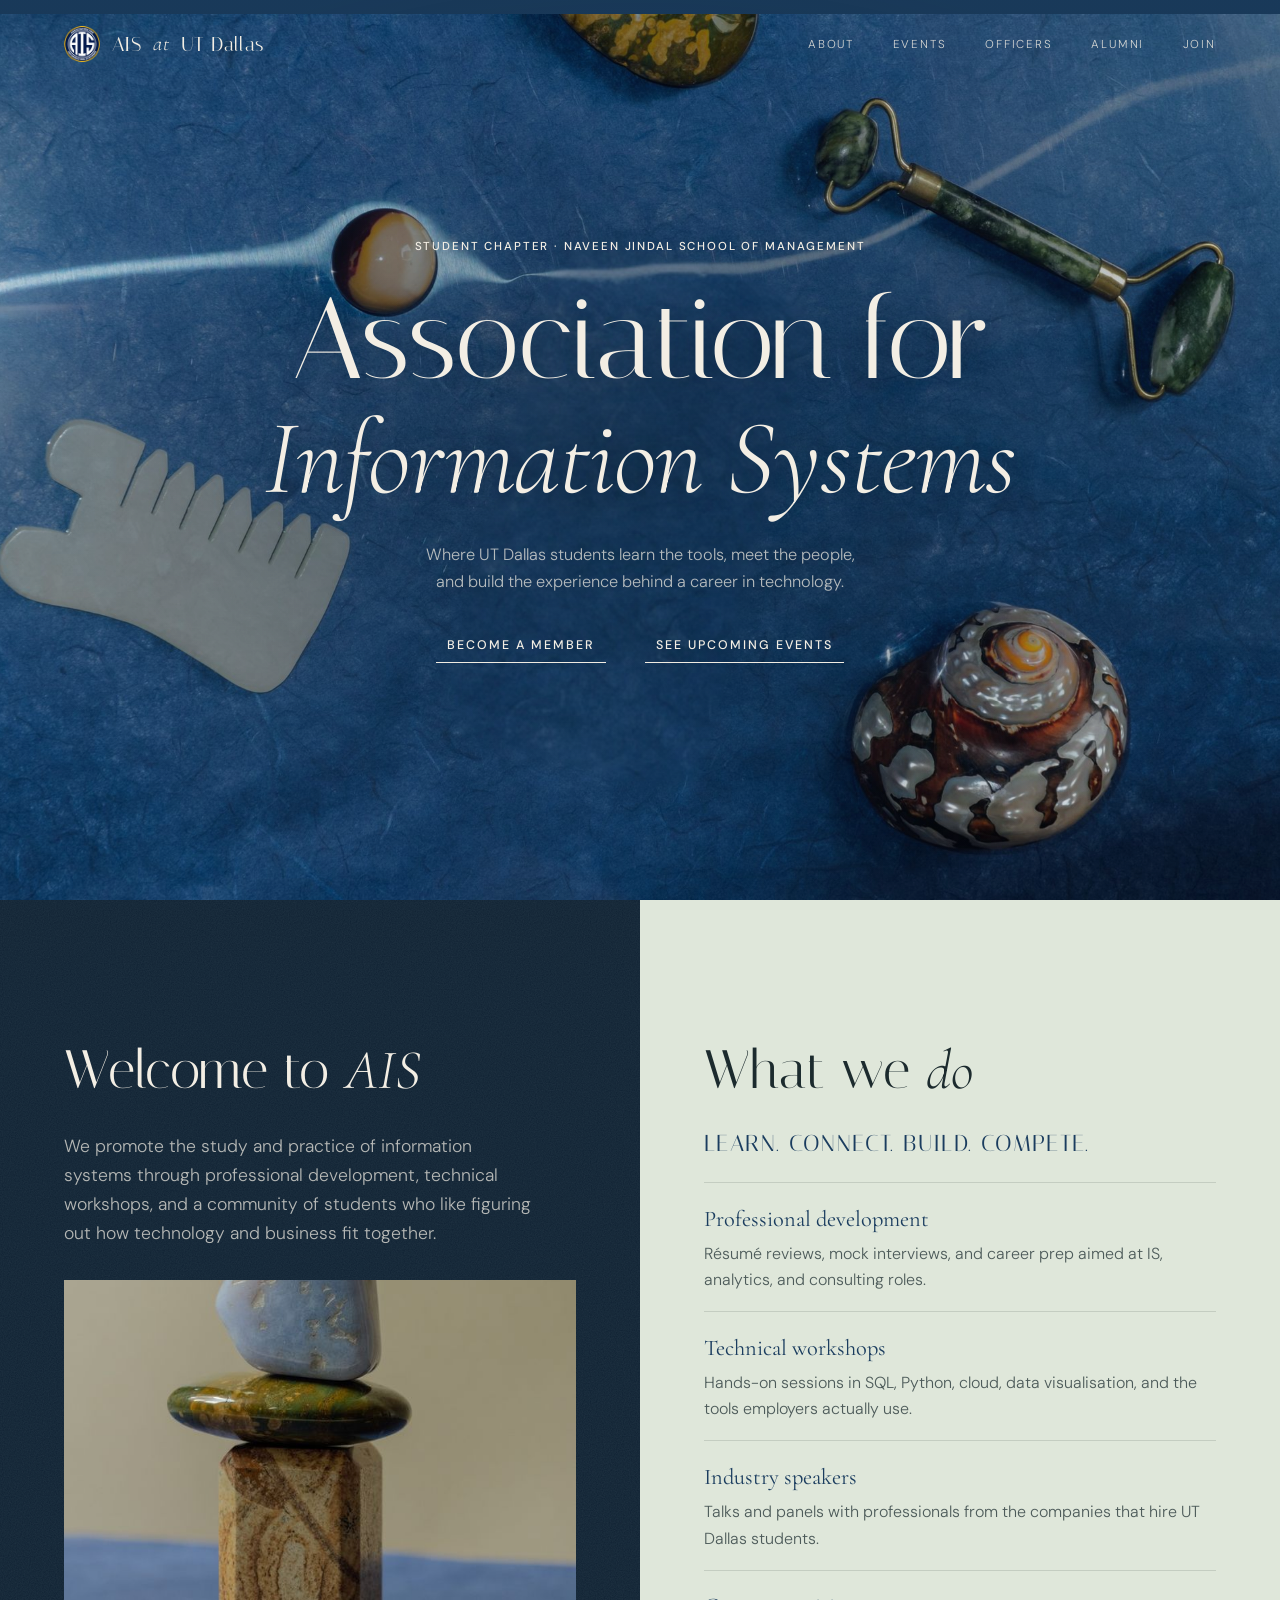
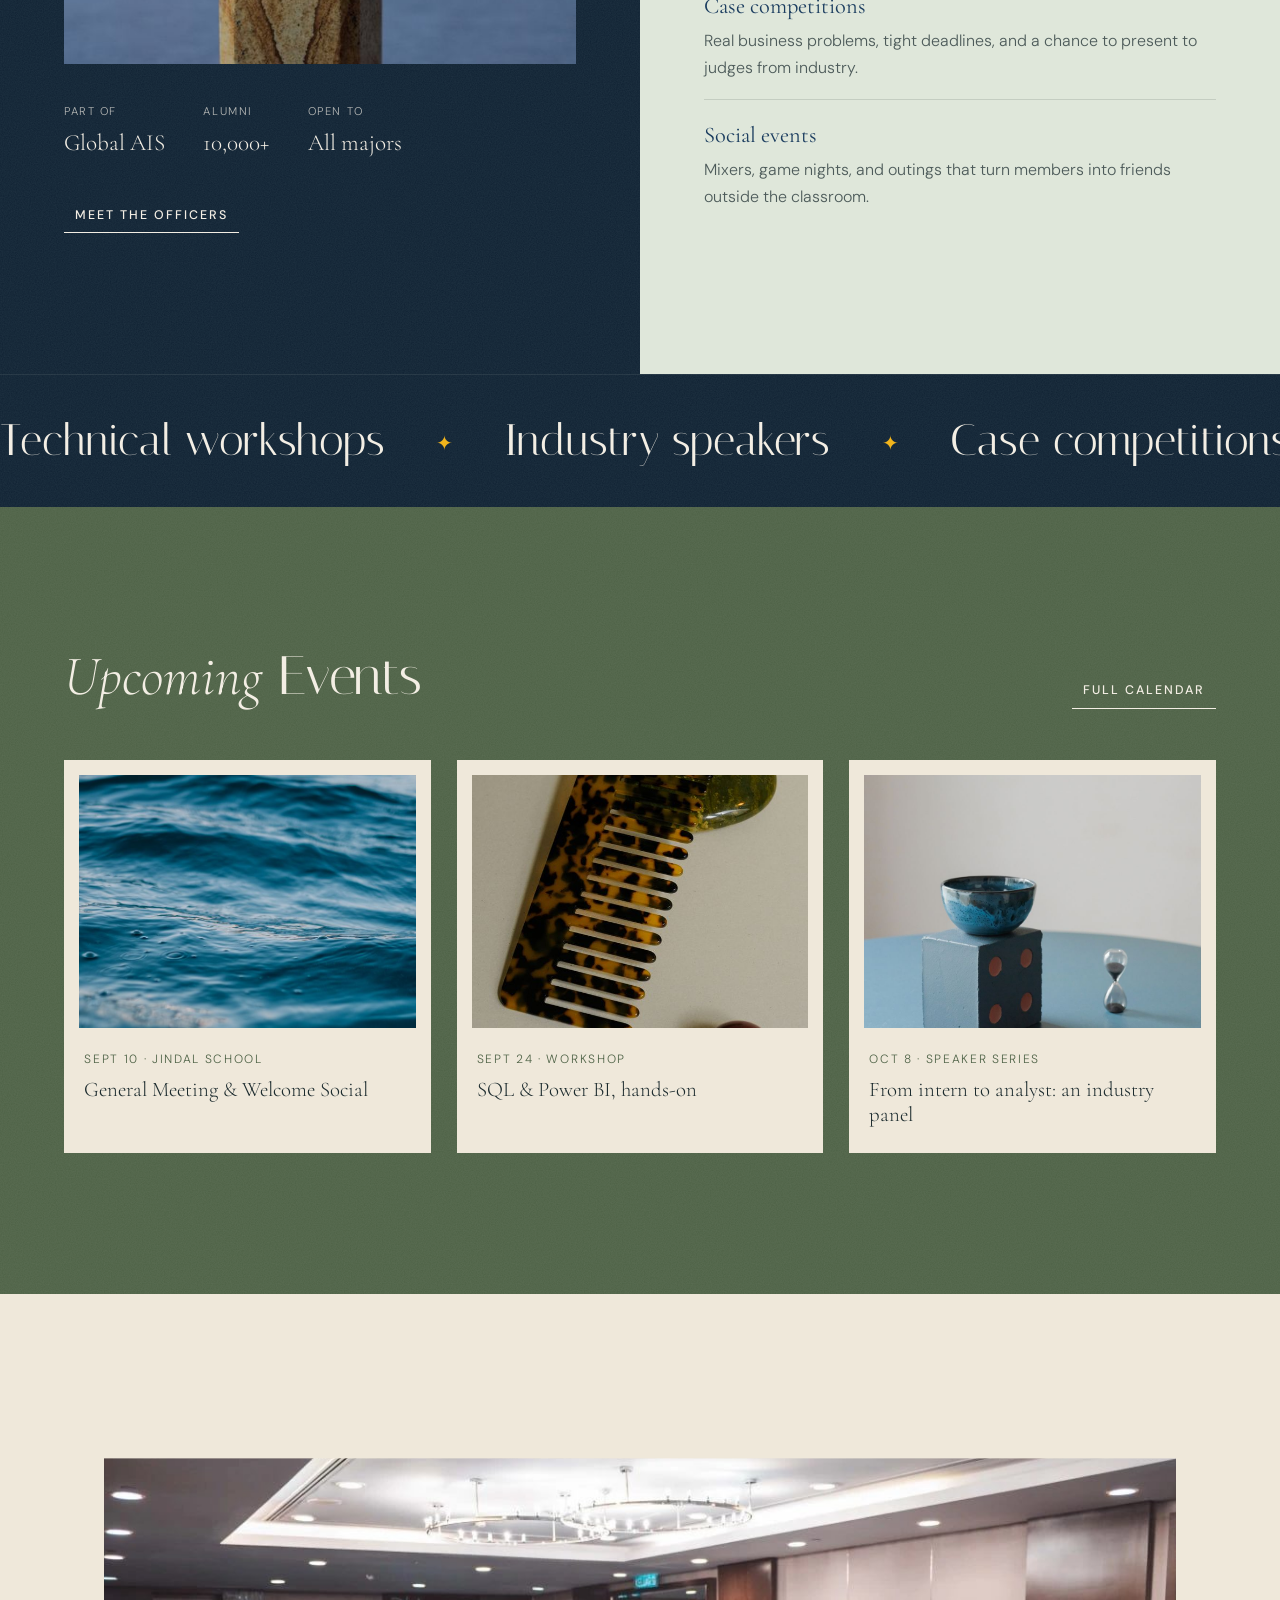
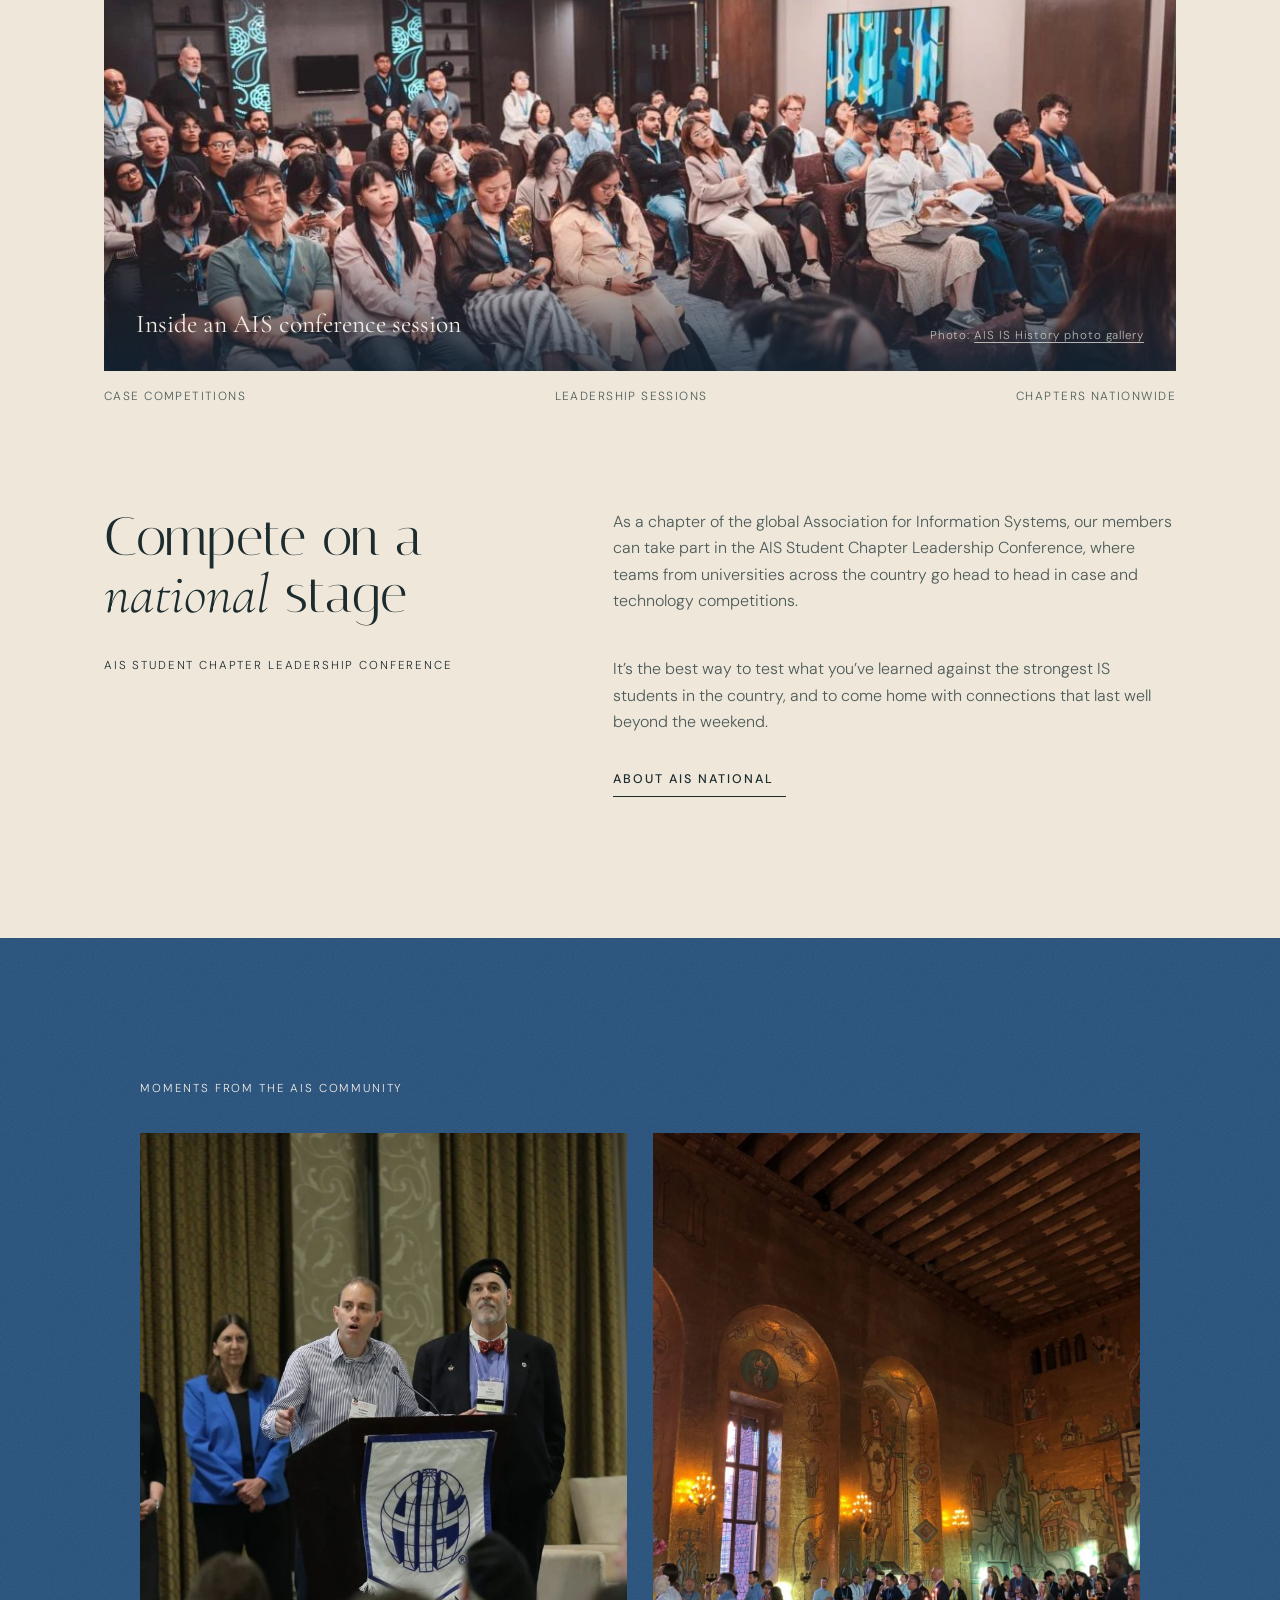
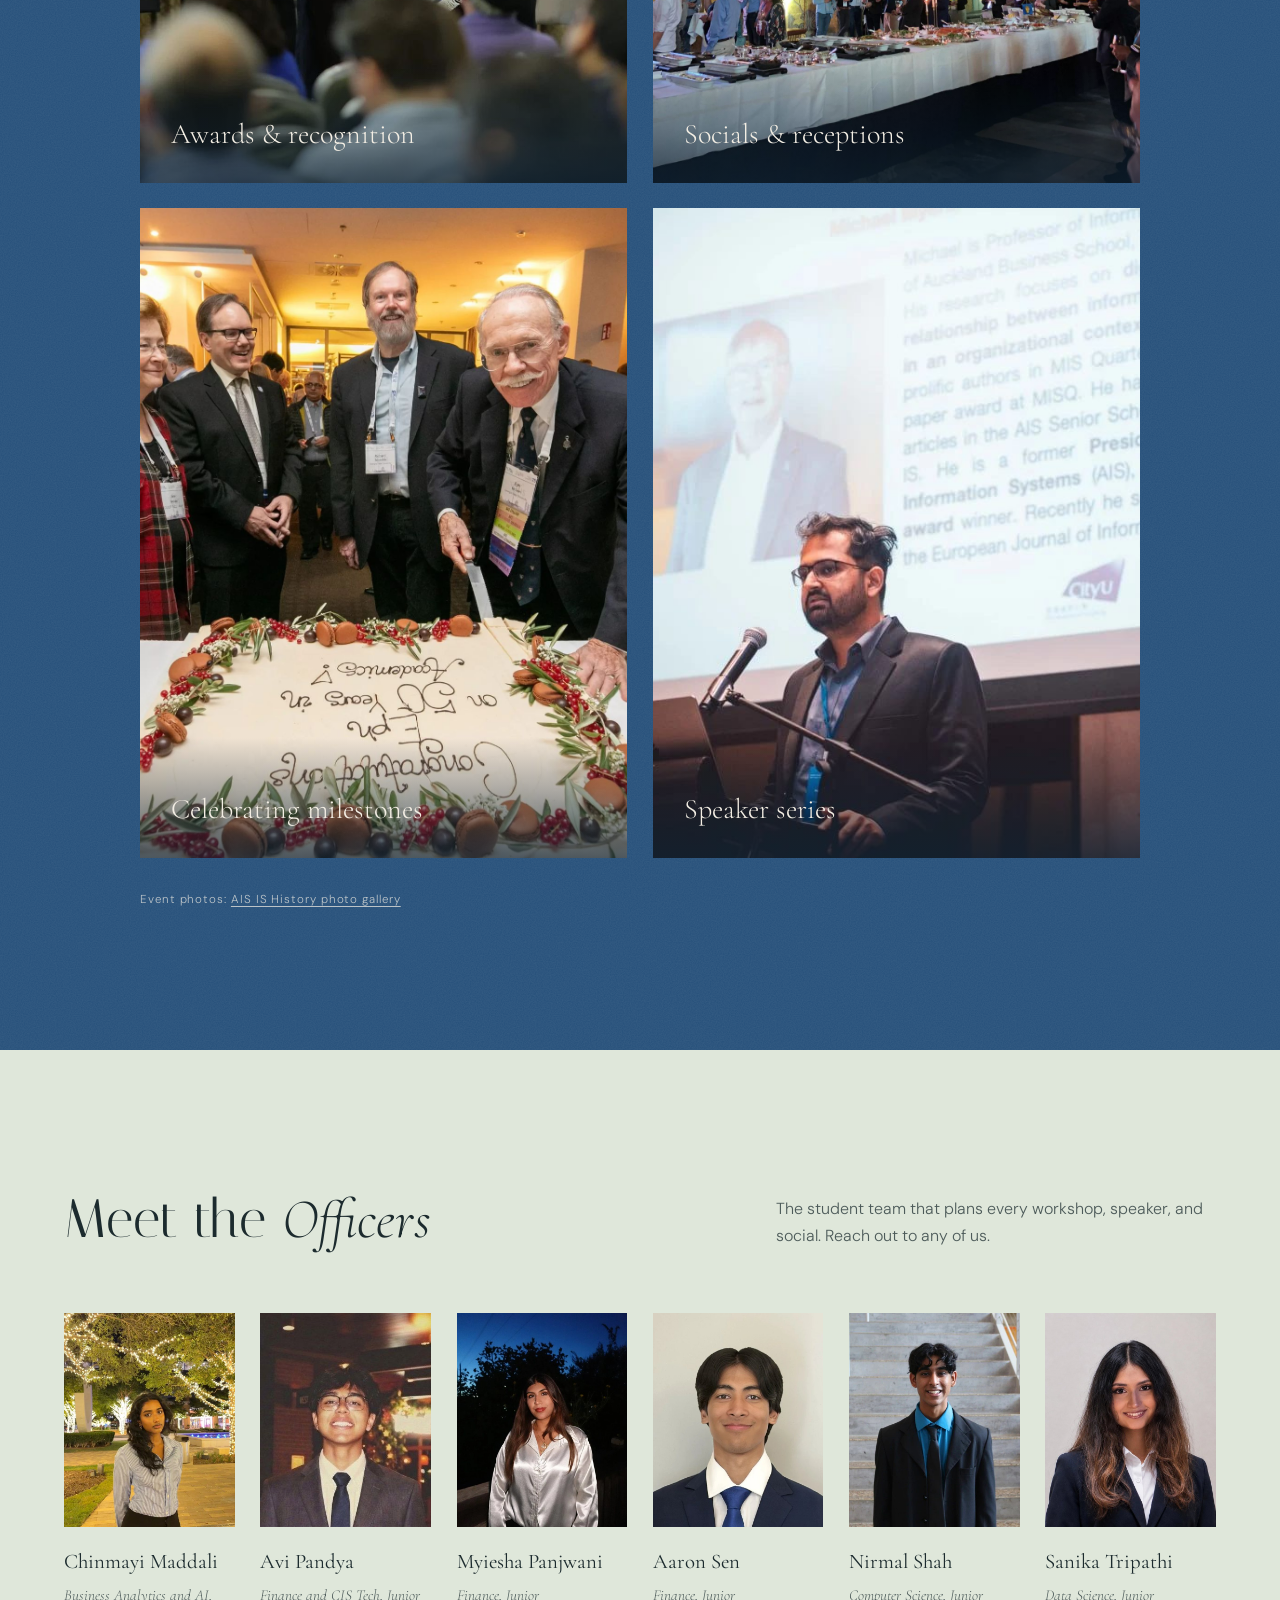
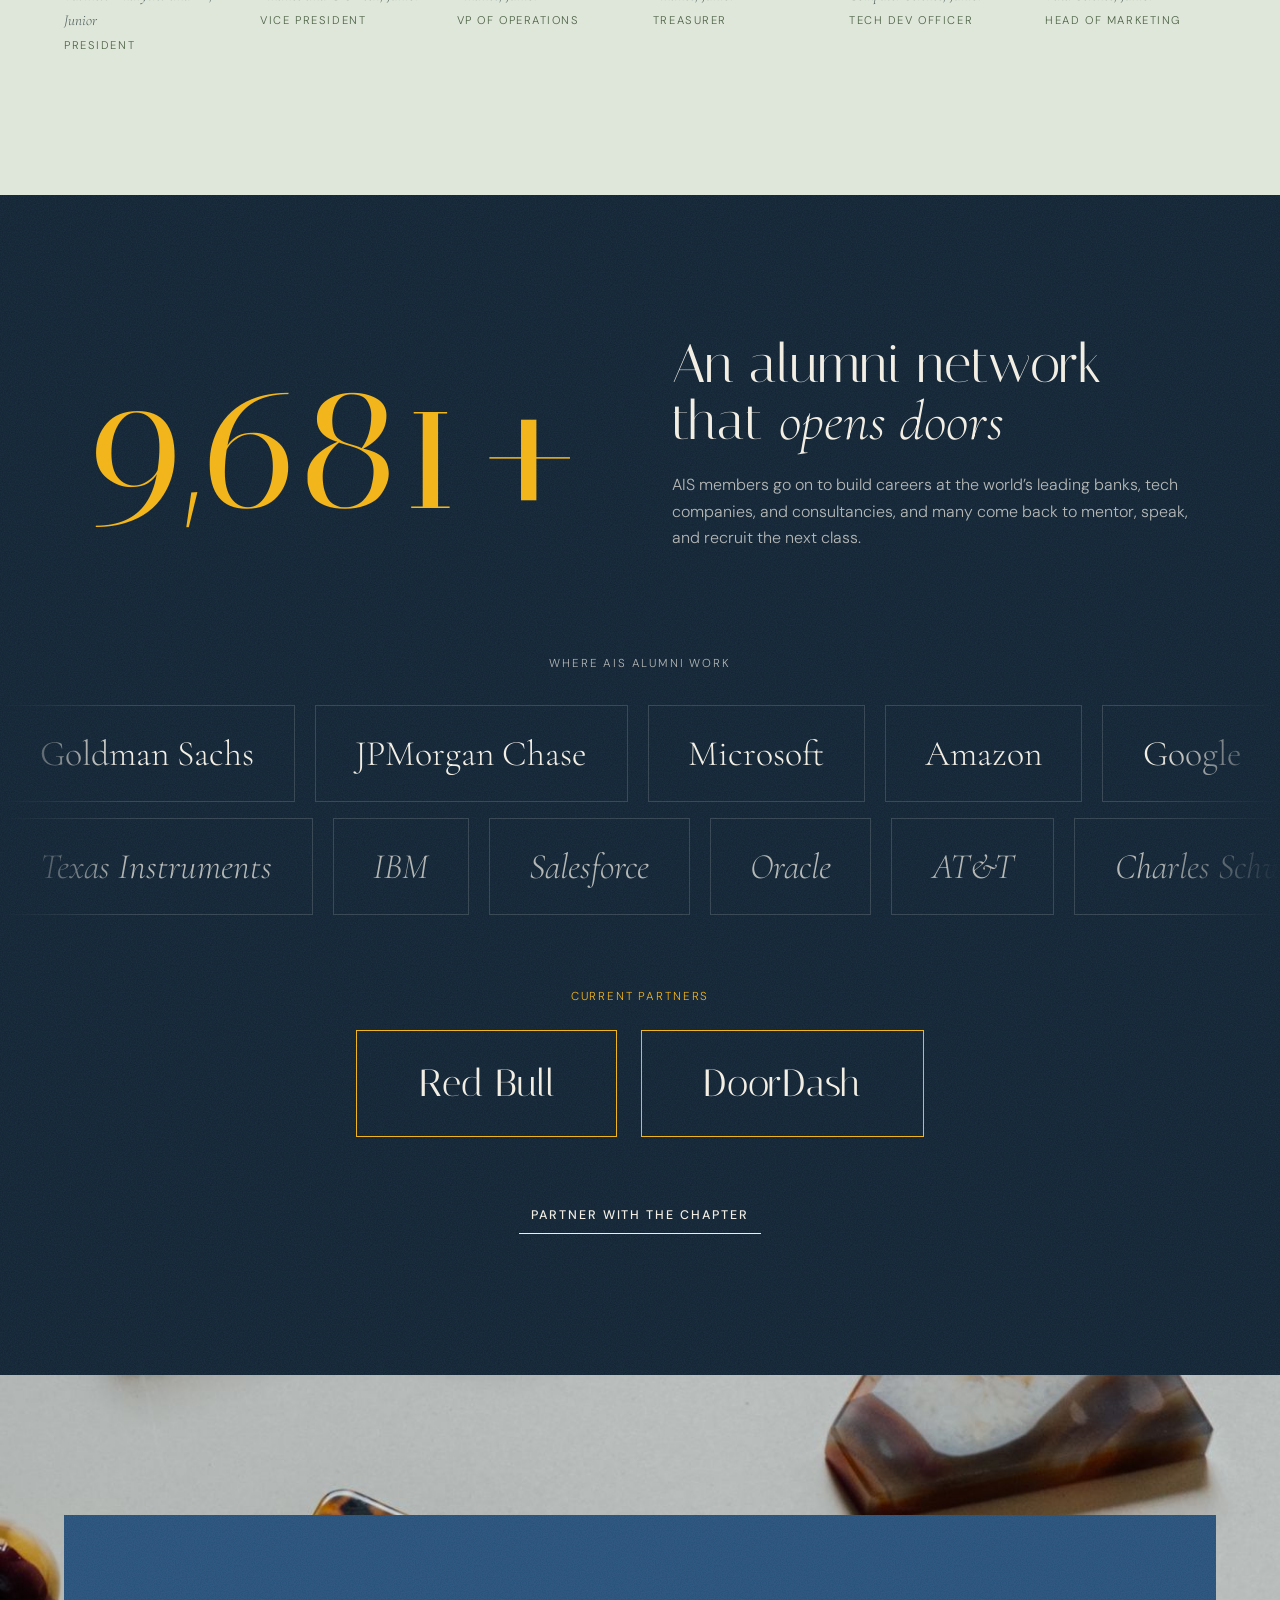
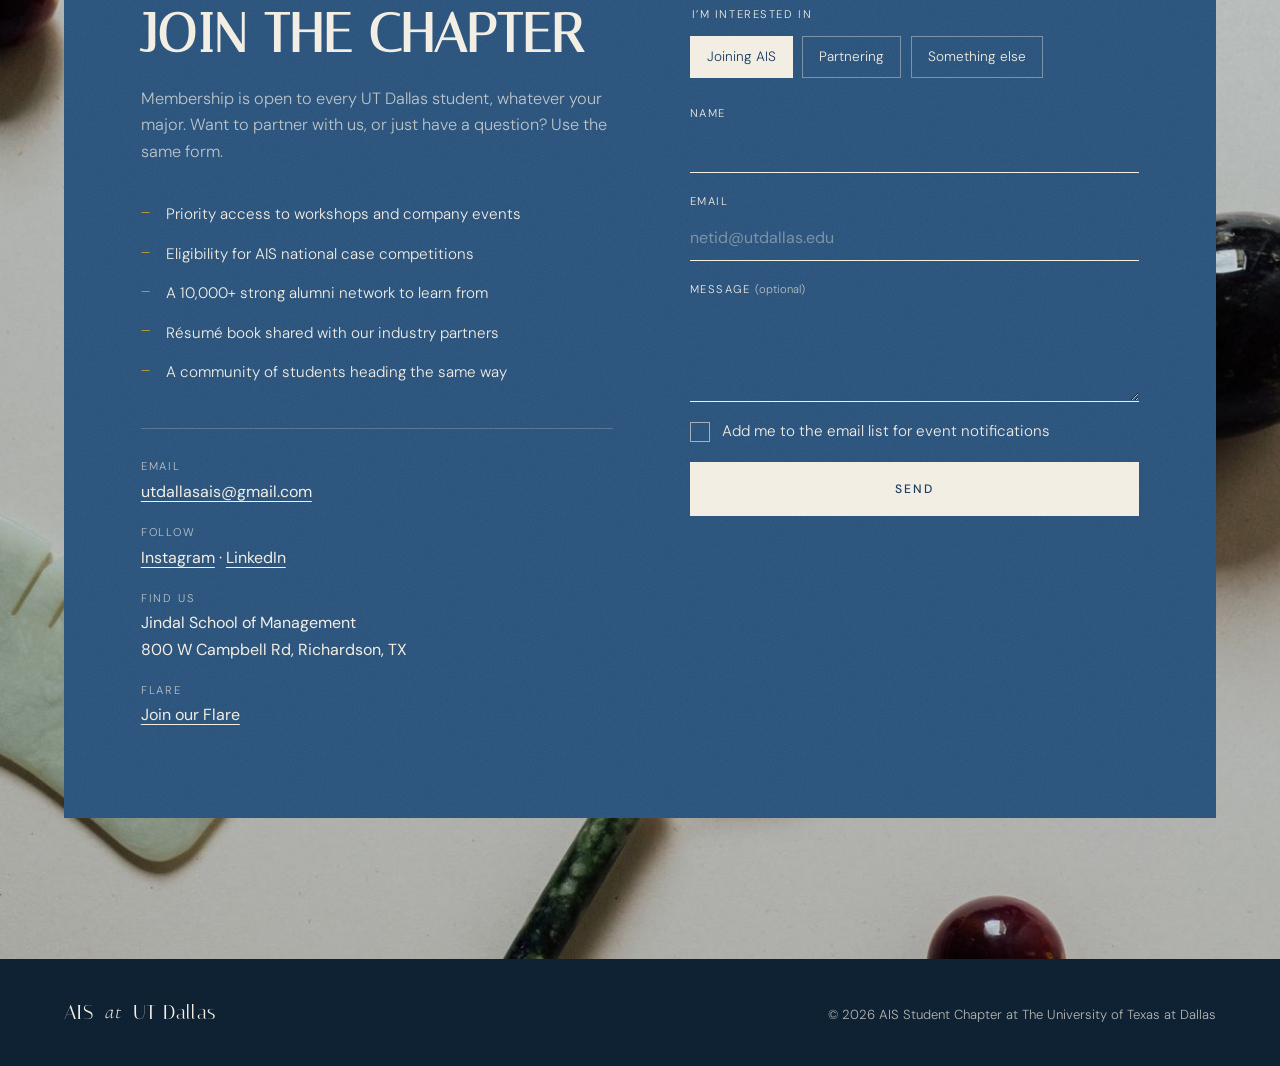
==== commit c9db0876: "Revert "Shrink the community photo grid to a 720px column" This reverts commit 7121cd371c2a2bac0be0b" ====
--- a/index.html
+++ b/index.html
@@ -8,8 +8,8 @@
   <meta name="theme-color" content="#0f2233">
   <link rel="icon" type="image/png" href="favicon.png">
   <link rel="preload" href="fonts/italiana-QmWaXw.woff2" as="font" type="font/woff2" crossorigin>
-  <link rel="stylesheet" href="fonts/fonts.css?v=5498f8a">
-  <link rel="stylesheet" href="styles.css?v=5498f8a">
+  <link rel="stylesheet" href="fonts/fonts.css?v=0e87e09">
+  <link rel="stylesheet" href="styles.css?v=0e87e09">
 </head>
 <body>
 
@@ -258,6 +258,6 @@
     <span>© <span data-year></span> AIS Student Chapter at The University of Texas at Dallas</span>
   </footer>
 
-  <script src="script.js?v=5498f8a"></script>
+  <script src="script.js?v=0e87e09"></script>
 </body>
 </html>
--- a/styles.css
+++ b/styles.css
@@ -361,24 +361,24 @@
 .feature__photo a { text-underline-offset: 3px; }
 
 /* ---------- Collage ---------- */
-/* A 2×2 photo grid at every size, centred in a 720px column */
+/* A 2×2 photo grid at every size, centred in a 1000px column */
 .collage {
   display: grid;
   grid-template-columns: 1fr 1fr;
   gap: clamp(14px, 2vw, 28px);
-  padding: var(--section) max(var(--gutter), (100% - 720px) / 2);
+  padding: var(--section) max(var(--gutter), (100% - 1000px) / 2);
   background: var(--ocean) var(--grain);
   color: var(--on-dark);
 }
 .collage .eyebrow { grid-column: 1 / -1; margin: 0 0 0.6rem; }
-.collage__item { position: relative; display: block; aspect-ratio: 4 / 5; text-decoration: none; overflow: hidden; }
+.collage__item { position: relative; display: block; aspect-ratio: 3 / 4; text-decoration: none; overflow: hidden; }
 .collage__item img { width: 100%; height: 100%; object-fit: cover; transition: transform 1.2s ease; }
 .collage__item span {
   position: absolute;
   left: 0; right: 0; bottom: 0;
   padding: 3rem clamp(16px, 2.4vw, 32px) clamp(14px, 2vw, 26px);
   font-family: var(--font-serif);
-  font-size: clamp(1rem, 1.6vw, 1.45rem);
+  font-size: clamp(1rem, 2.2vw, 2rem);
   background: linear-gradient(transparent, rgba(15, 34, 51, 0.72));
 }
 .collage__item:hover img { transform: scale(1.04); }
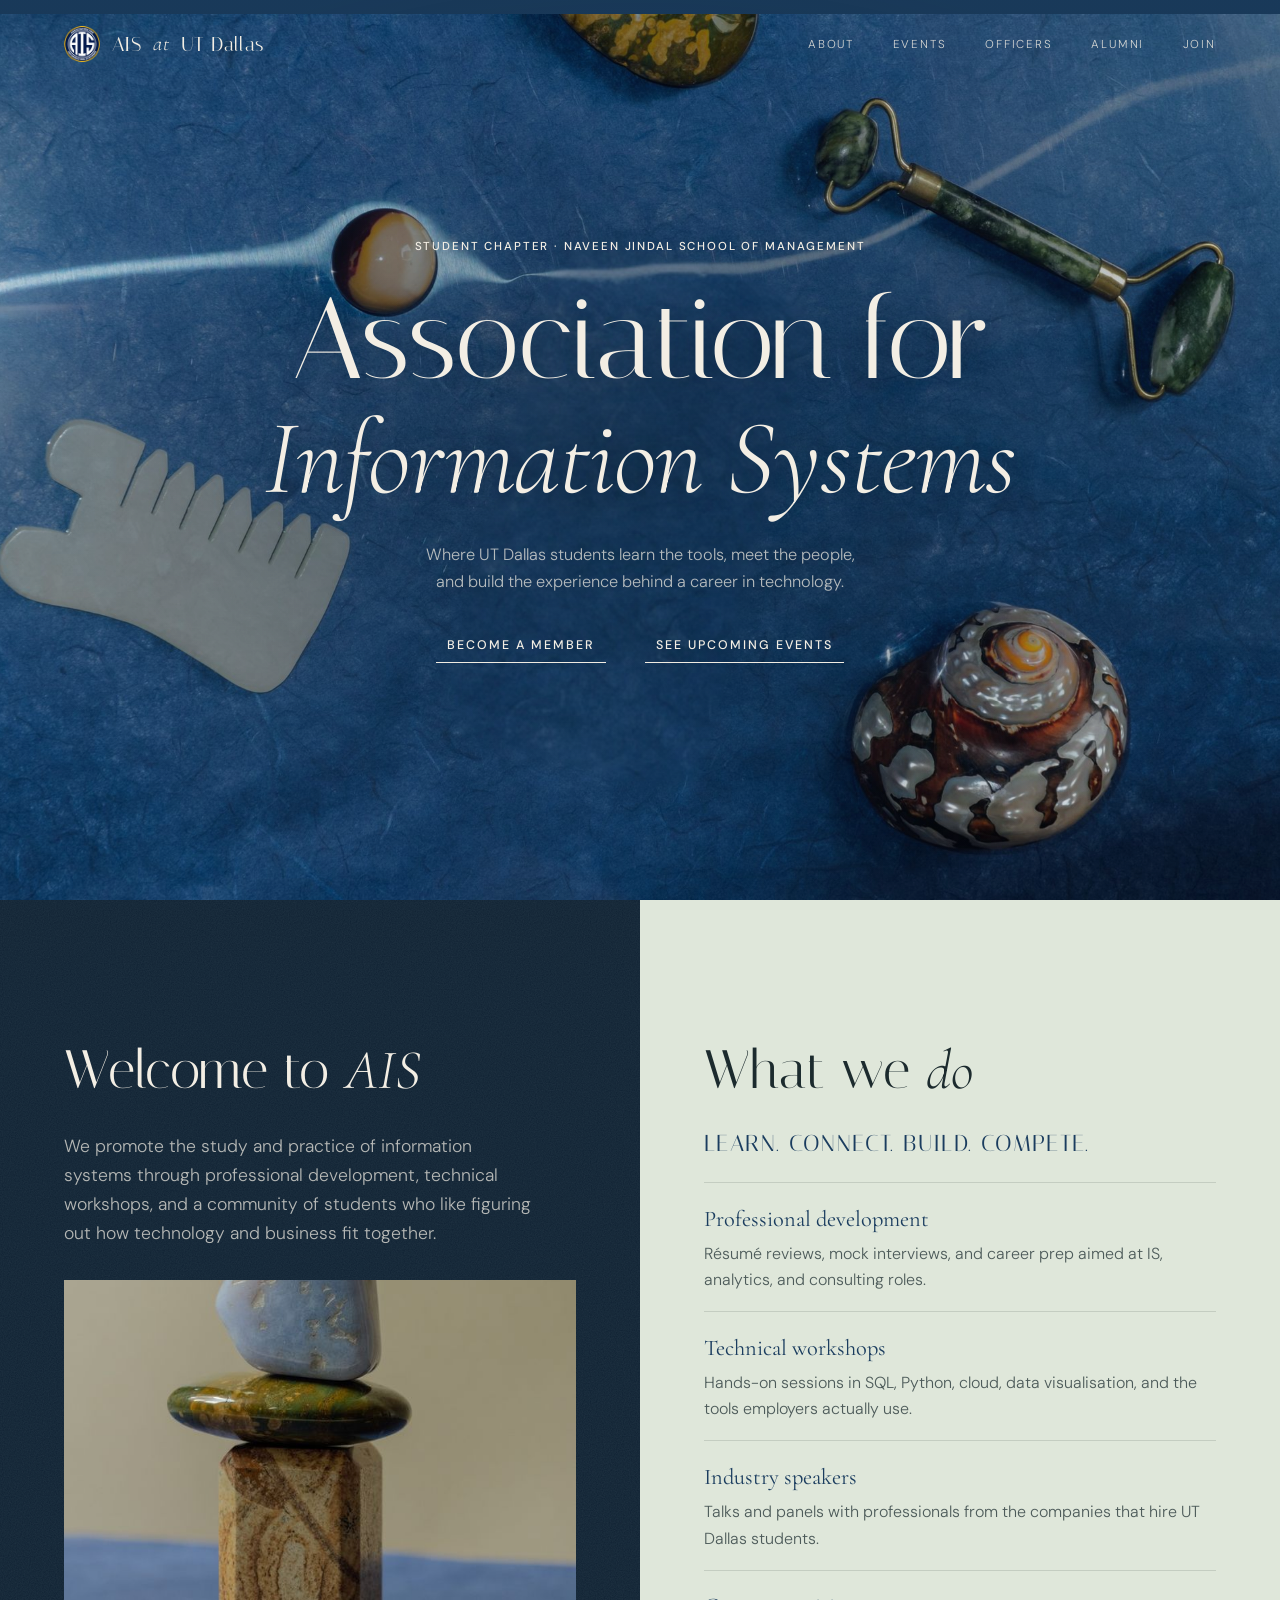
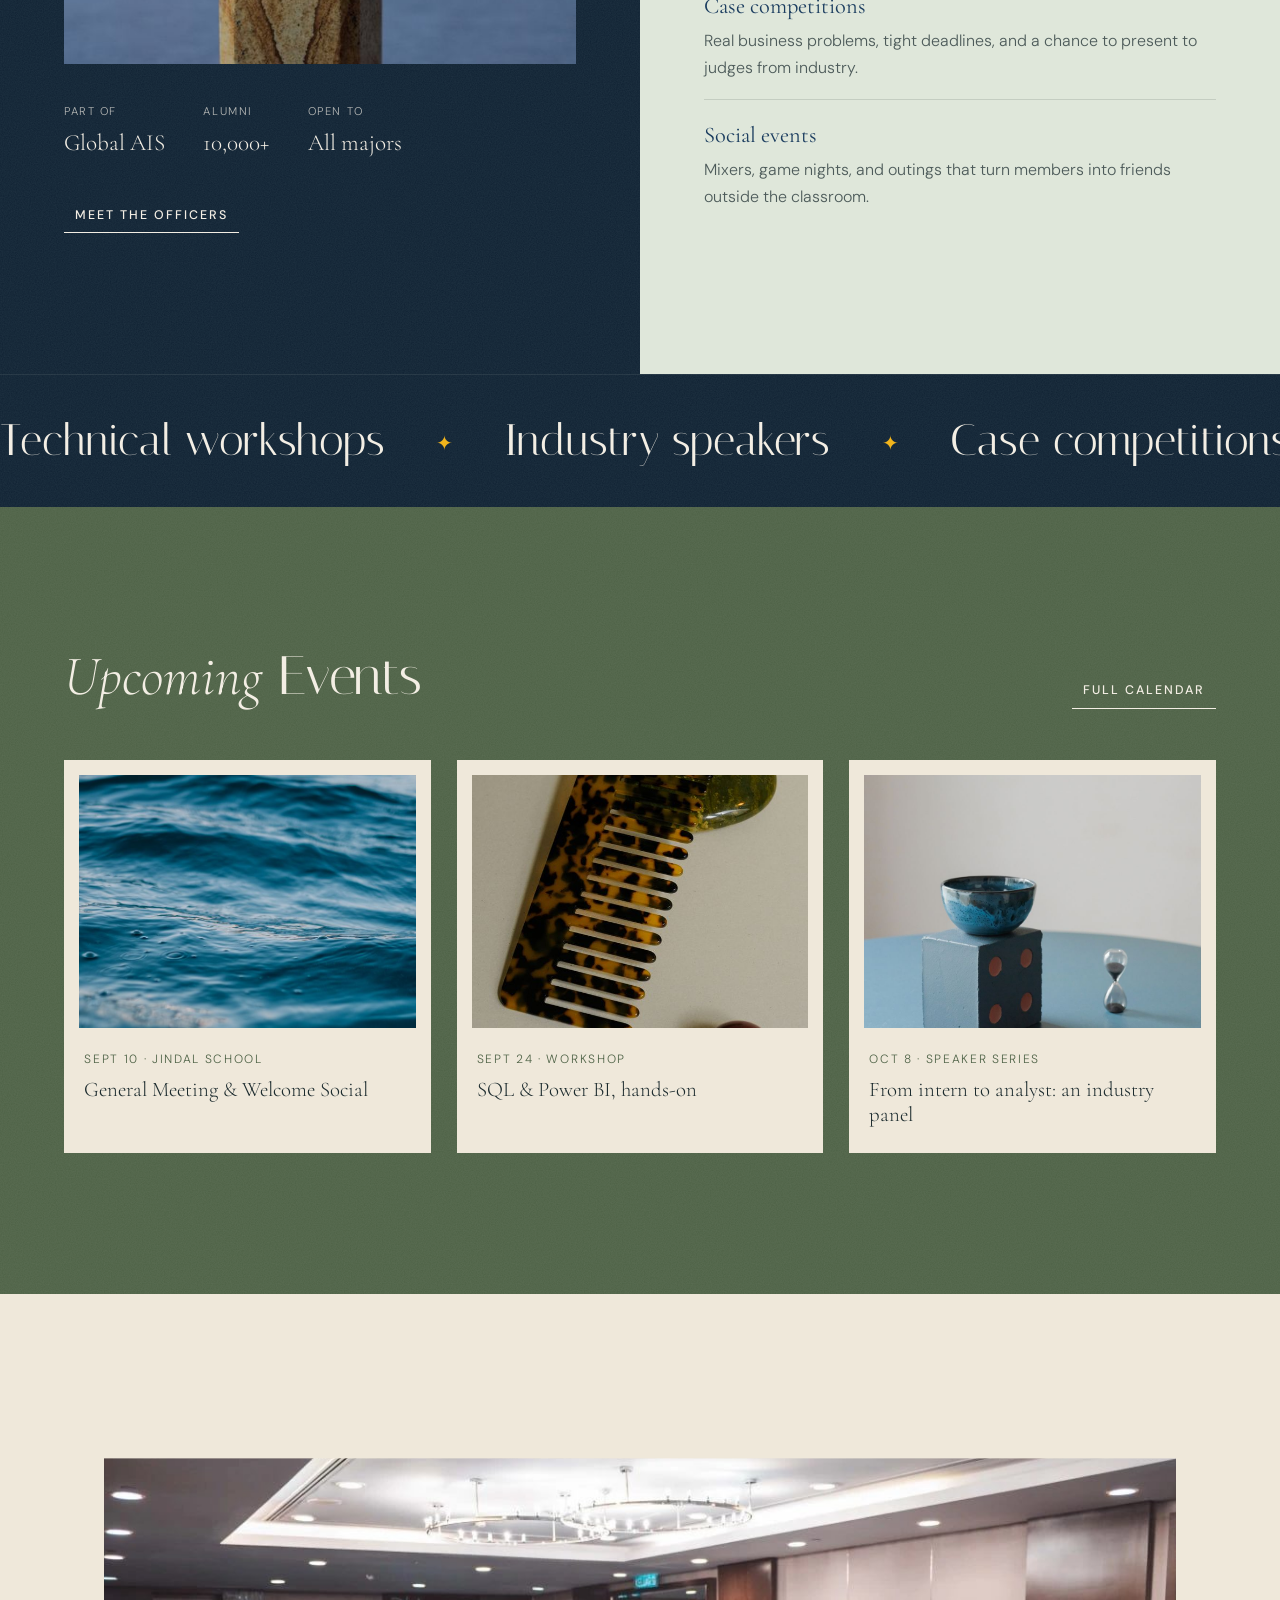
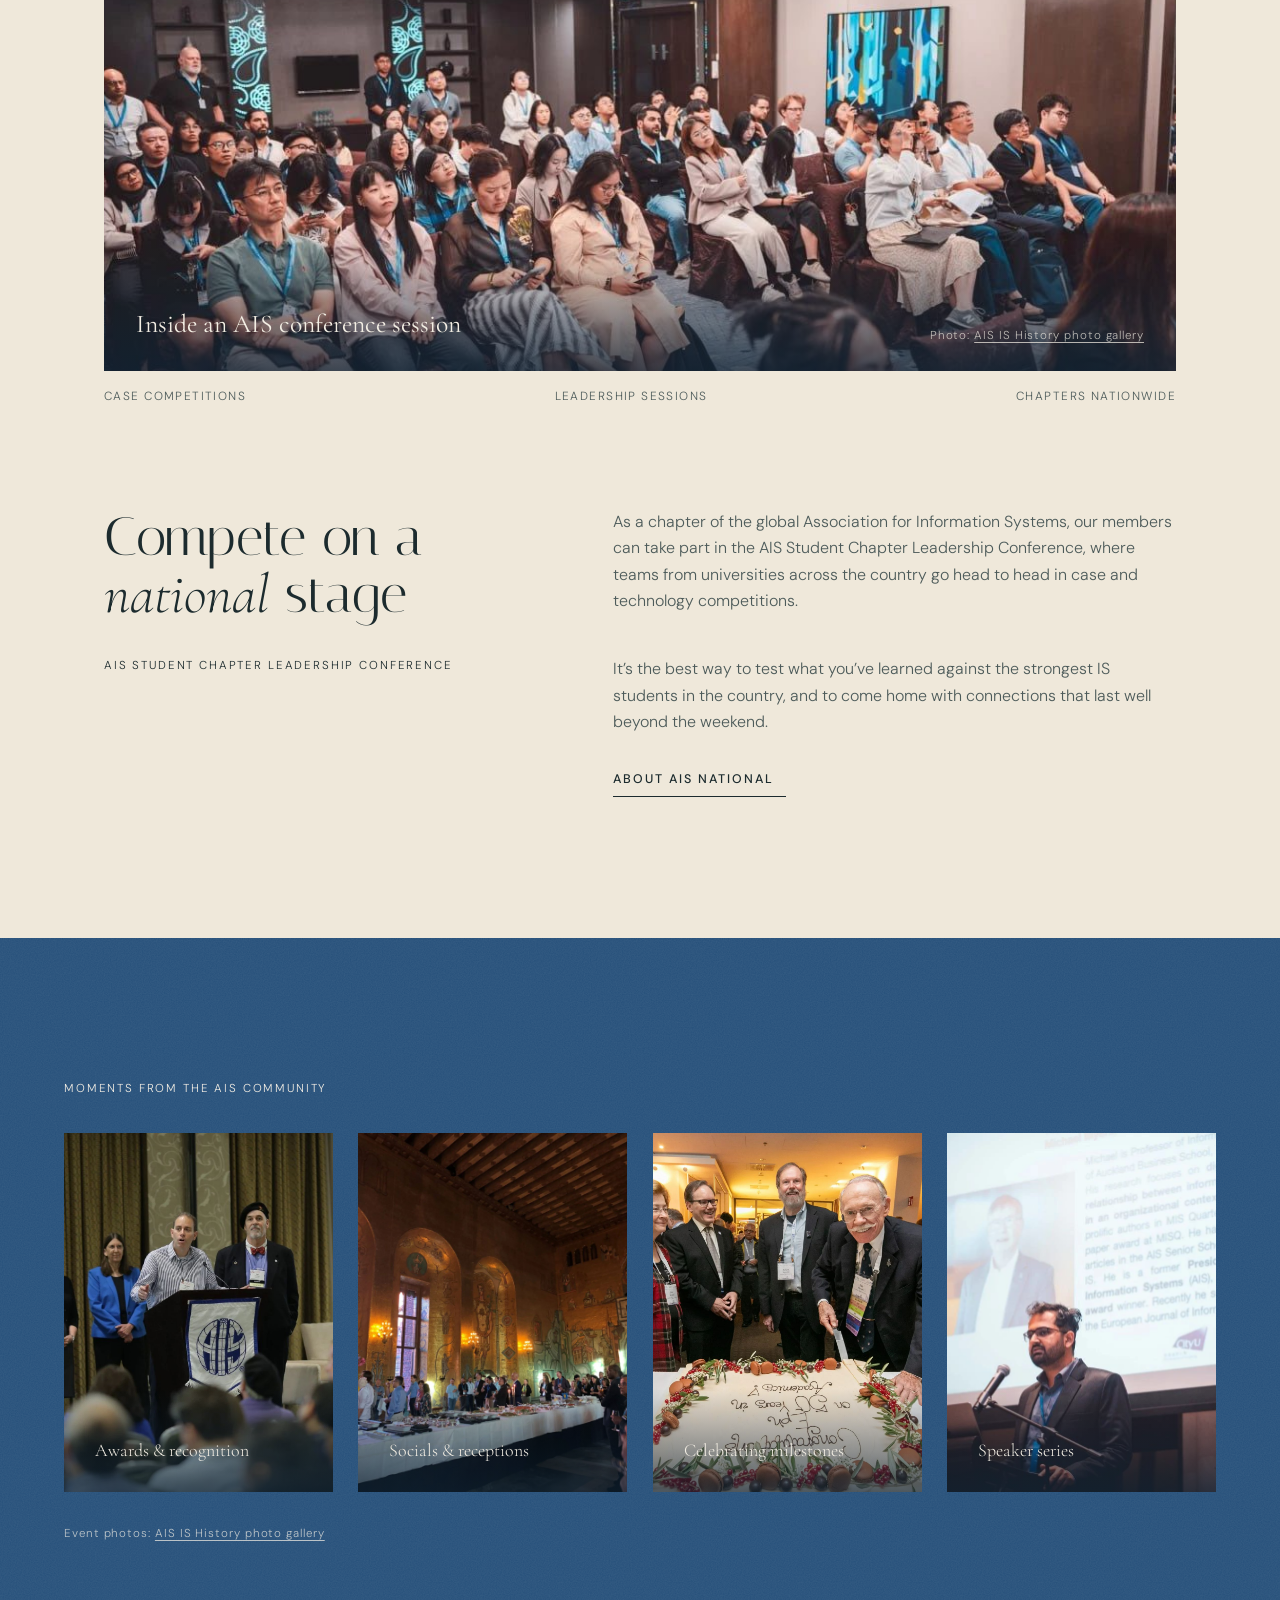
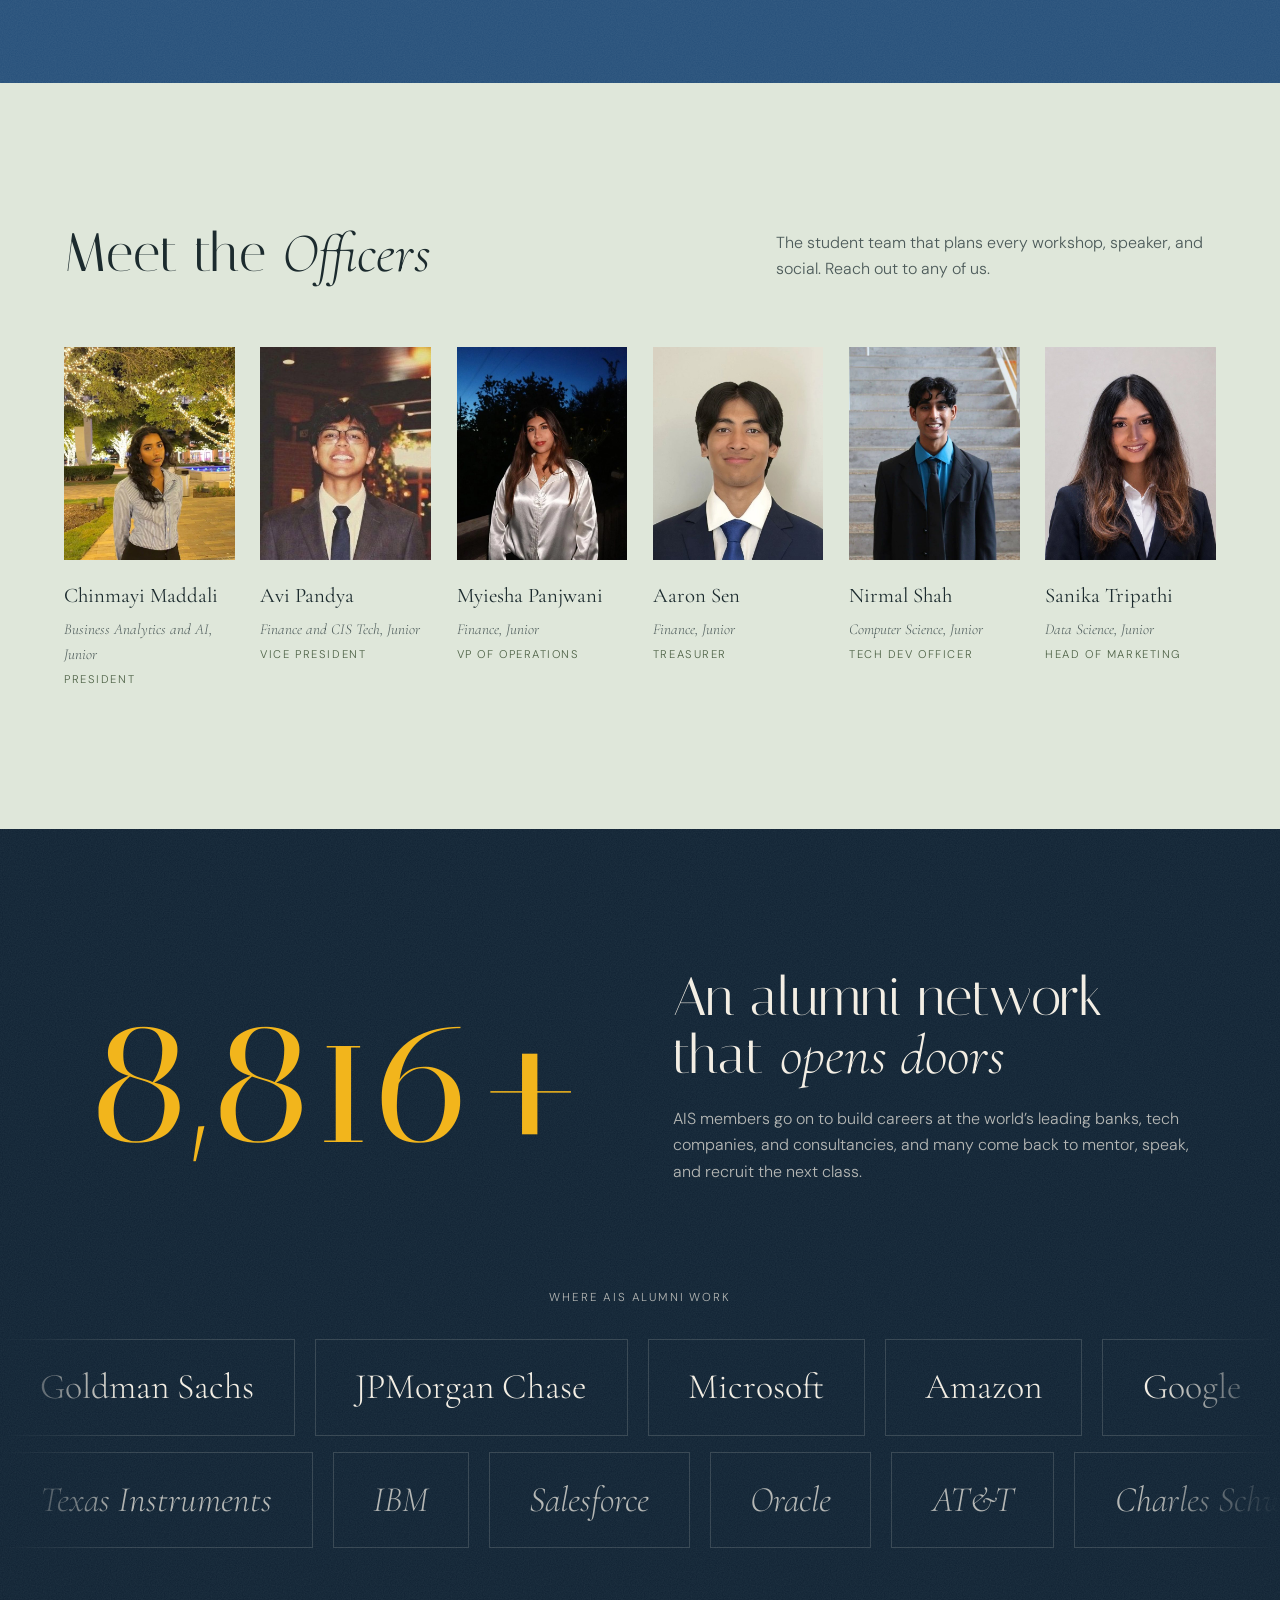
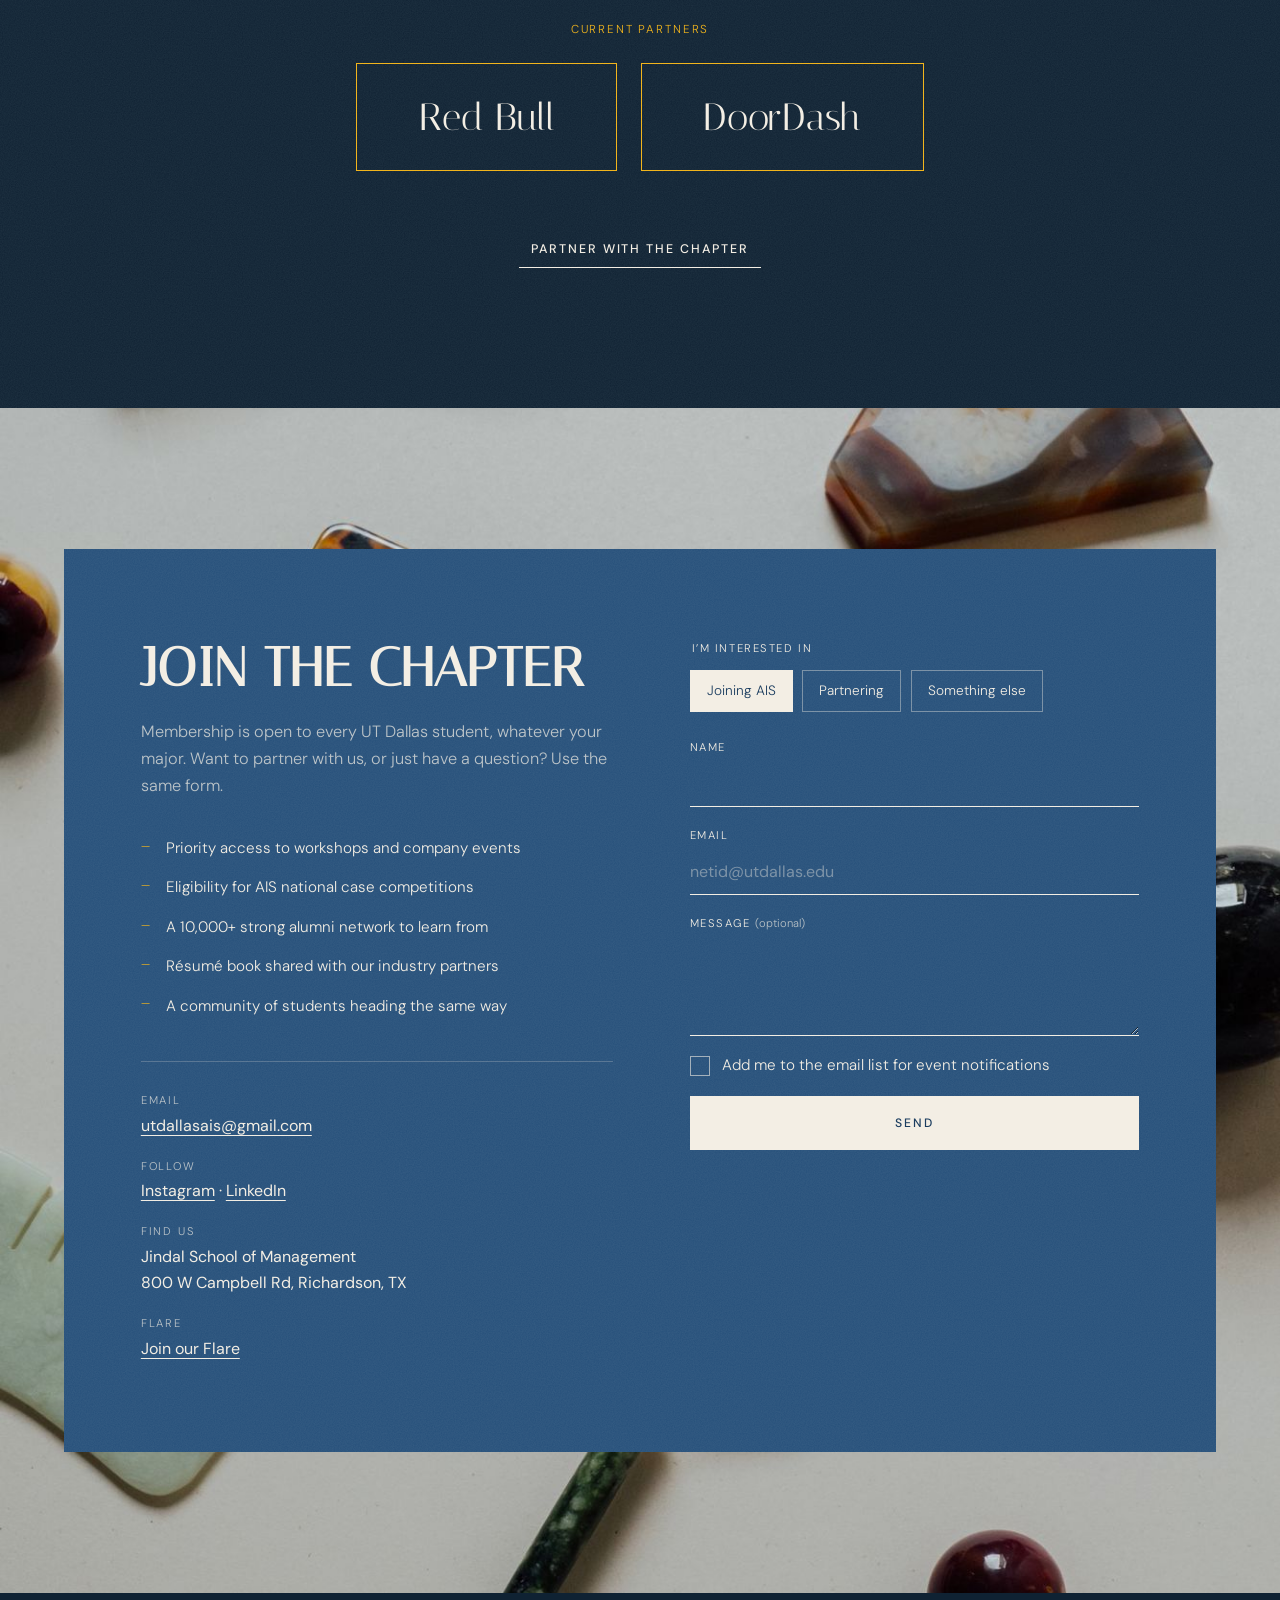
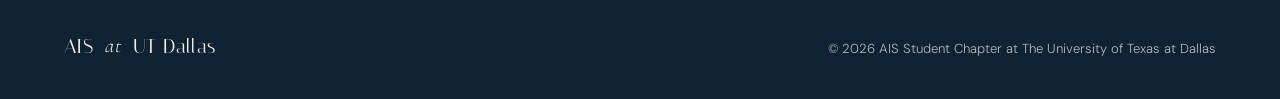
==== commit c1bbffdc: "Size the community photos to match the officers section Same 1200px column as the officers, four pho" ====
--- a/index.html
+++ b/index.html
@@ -8,8 +8,8 @@
   <meta name="theme-color" content="#0f2233">
   <link rel="icon" type="image/png" href="favicon.png">
   <link rel="preload" href="fonts/italiana-QmWaXw.woff2" as="font" type="font/woff2" crossorigin>
-  <link rel="stylesheet" href="fonts/fonts.css?v=0e87e09">
-  <link rel="stylesheet" href="styles.css?v=0e87e09">
+  <link rel="stylesheet" href="fonts/fonts.css?v=c9db087">
+  <link rel="stylesheet" href="styles.css?v=c9db087">
 </head>
 <body>
 
@@ -258,6 +258,6 @@
     <span>© <span data-year></span> AIS Student Chapter at The University of Texas at Dallas</span>
   </footer>
 
-  <script src="script.js?v=0e87e09"></script>
+  <script src="script.js?v=c9db087"></script>
 </body>
 </html>
--- a/styles.css
+++ b/styles.css
@@ -361,12 +361,12 @@
 .feature__photo a { text-underline-offset: 3px; }
 
 /* ---------- Collage ---------- */
-/* A 2×2 photo grid at every size, centred in a 1000px column */
+/* Matches the officers section: 1200px column, four across on desktop, 2×2 on smaller screens */
 .collage {
   display: grid;
-  grid-template-columns: 1fr 1fr;
-  gap: clamp(14px, 2vw, 28px);
-  padding: var(--section) max(var(--gutter), (100% - 1000px) / 2);
+  grid-template-columns: repeat(4, 1fr);
+  gap: clamp(16px, 2vw, 28px);
+  padding: var(--section) max(var(--gutter), (100% - 1200px) / 2);
   background: var(--ocean) var(--grain);
   color: var(--on-dark);
 }
@@ -378,7 +378,7 @@
   left: 0; right: 0; bottom: 0;
   padding: 3rem clamp(16px, 2.4vw, 32px) clamp(14px, 2vw, 26px);
   font-family: var(--font-serif);
-  font-size: clamp(1rem, 2.2vw, 2rem);
+  font-size: clamp(1rem, 1.4vw, 1.35rem);
   background: linear-gradient(transparent, rgba(15, 34, 51, 0.72));
 }
 .collage__item:hover img { transform: scale(1.04); }
@@ -738,6 +738,7 @@
 /* ---------- Responsive ---------- */
 @media (max-width: 900px) {
   .split, .feature__text, .contact__panel, .events__grid { grid-template-columns: 1fr; }
+  .collage { grid-template-columns: 1fr 1fr; }
   .contact__intro { display: contents; }
   .contact__intro > * { order: 0; }
   .contact__form { order: 1; }
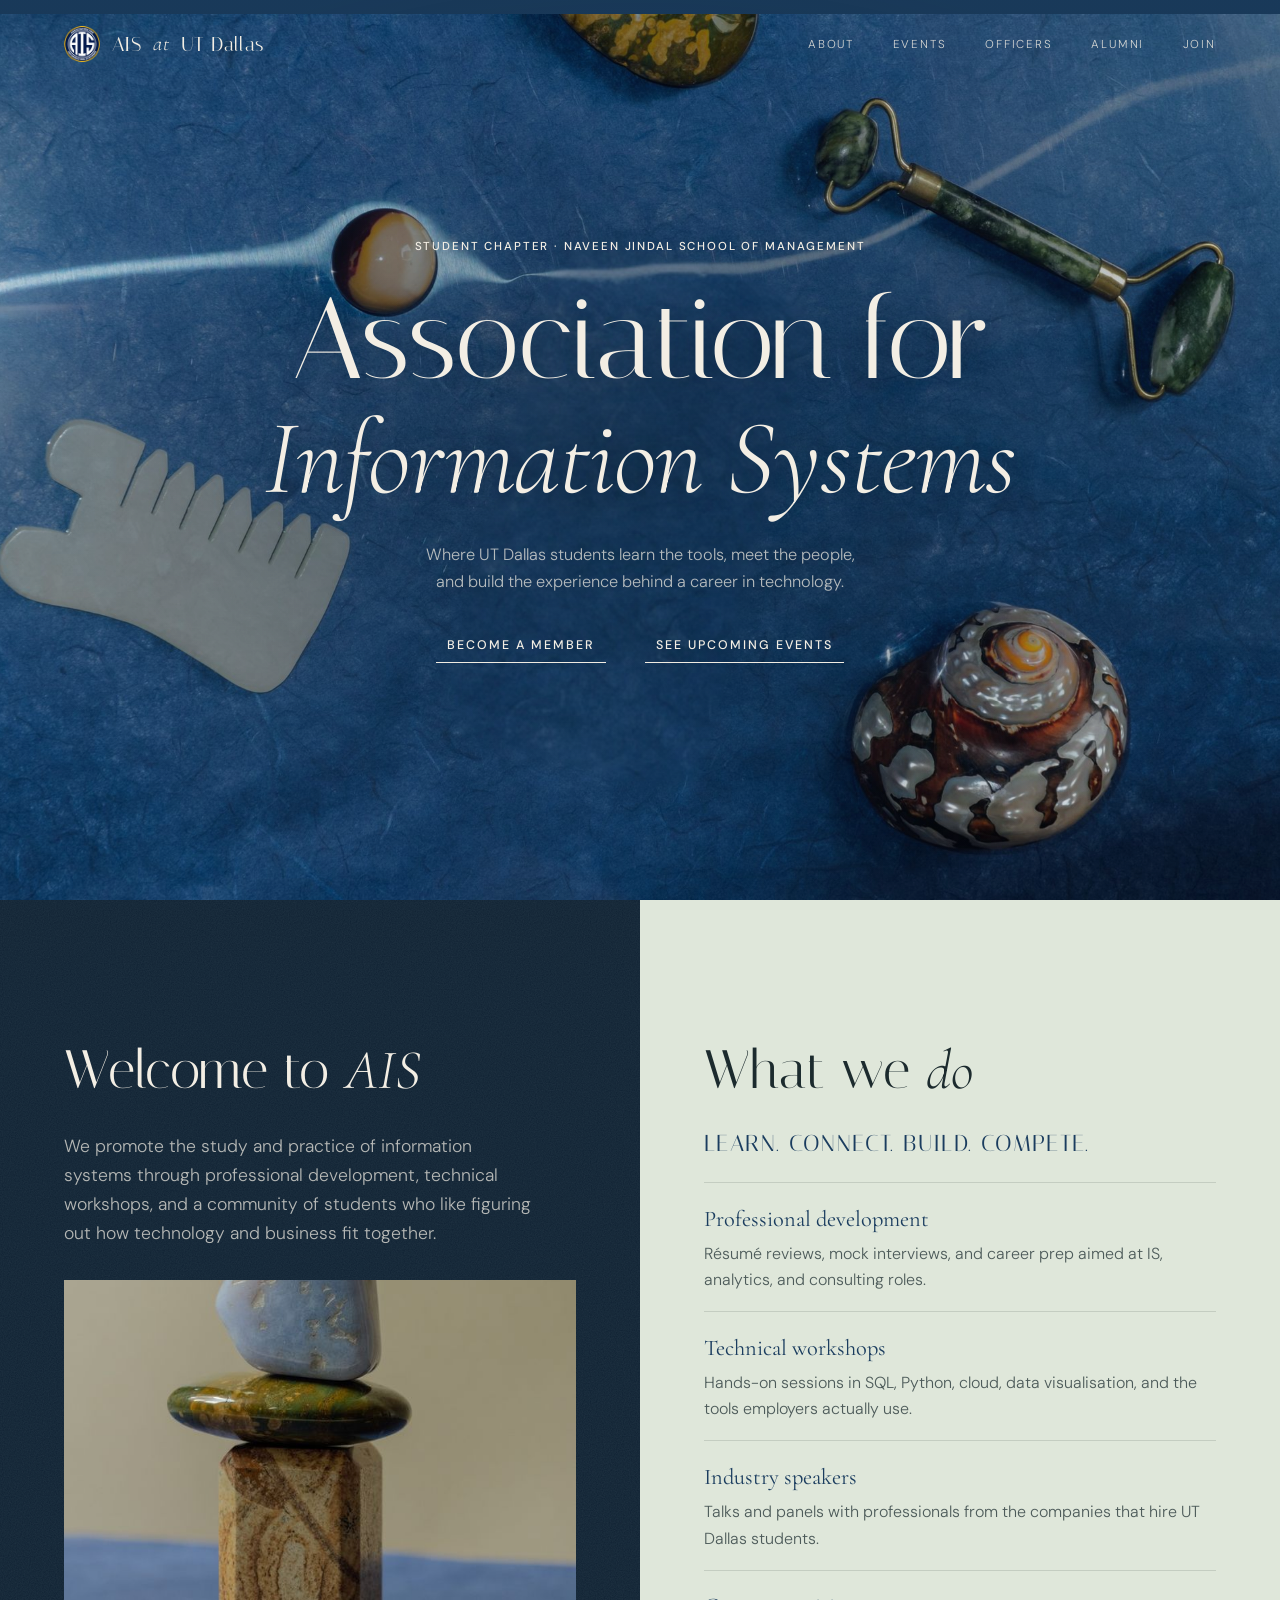
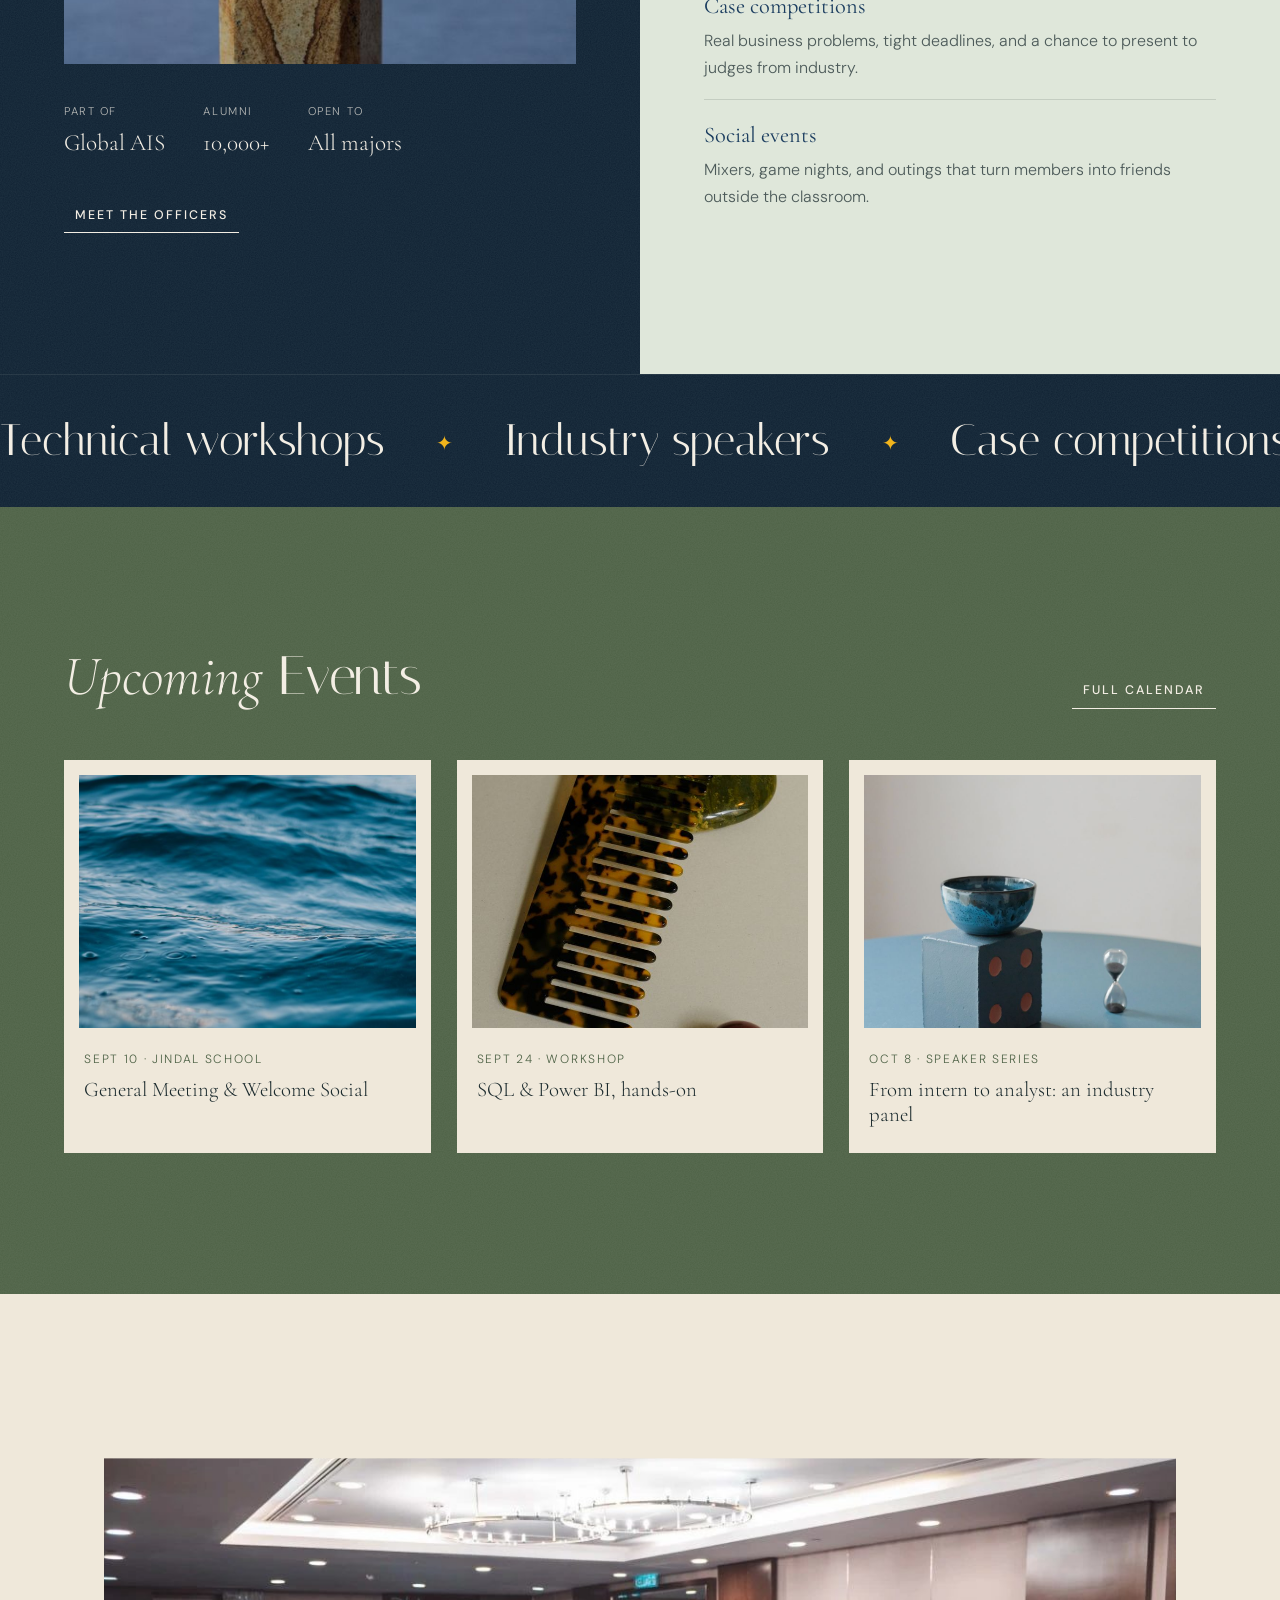
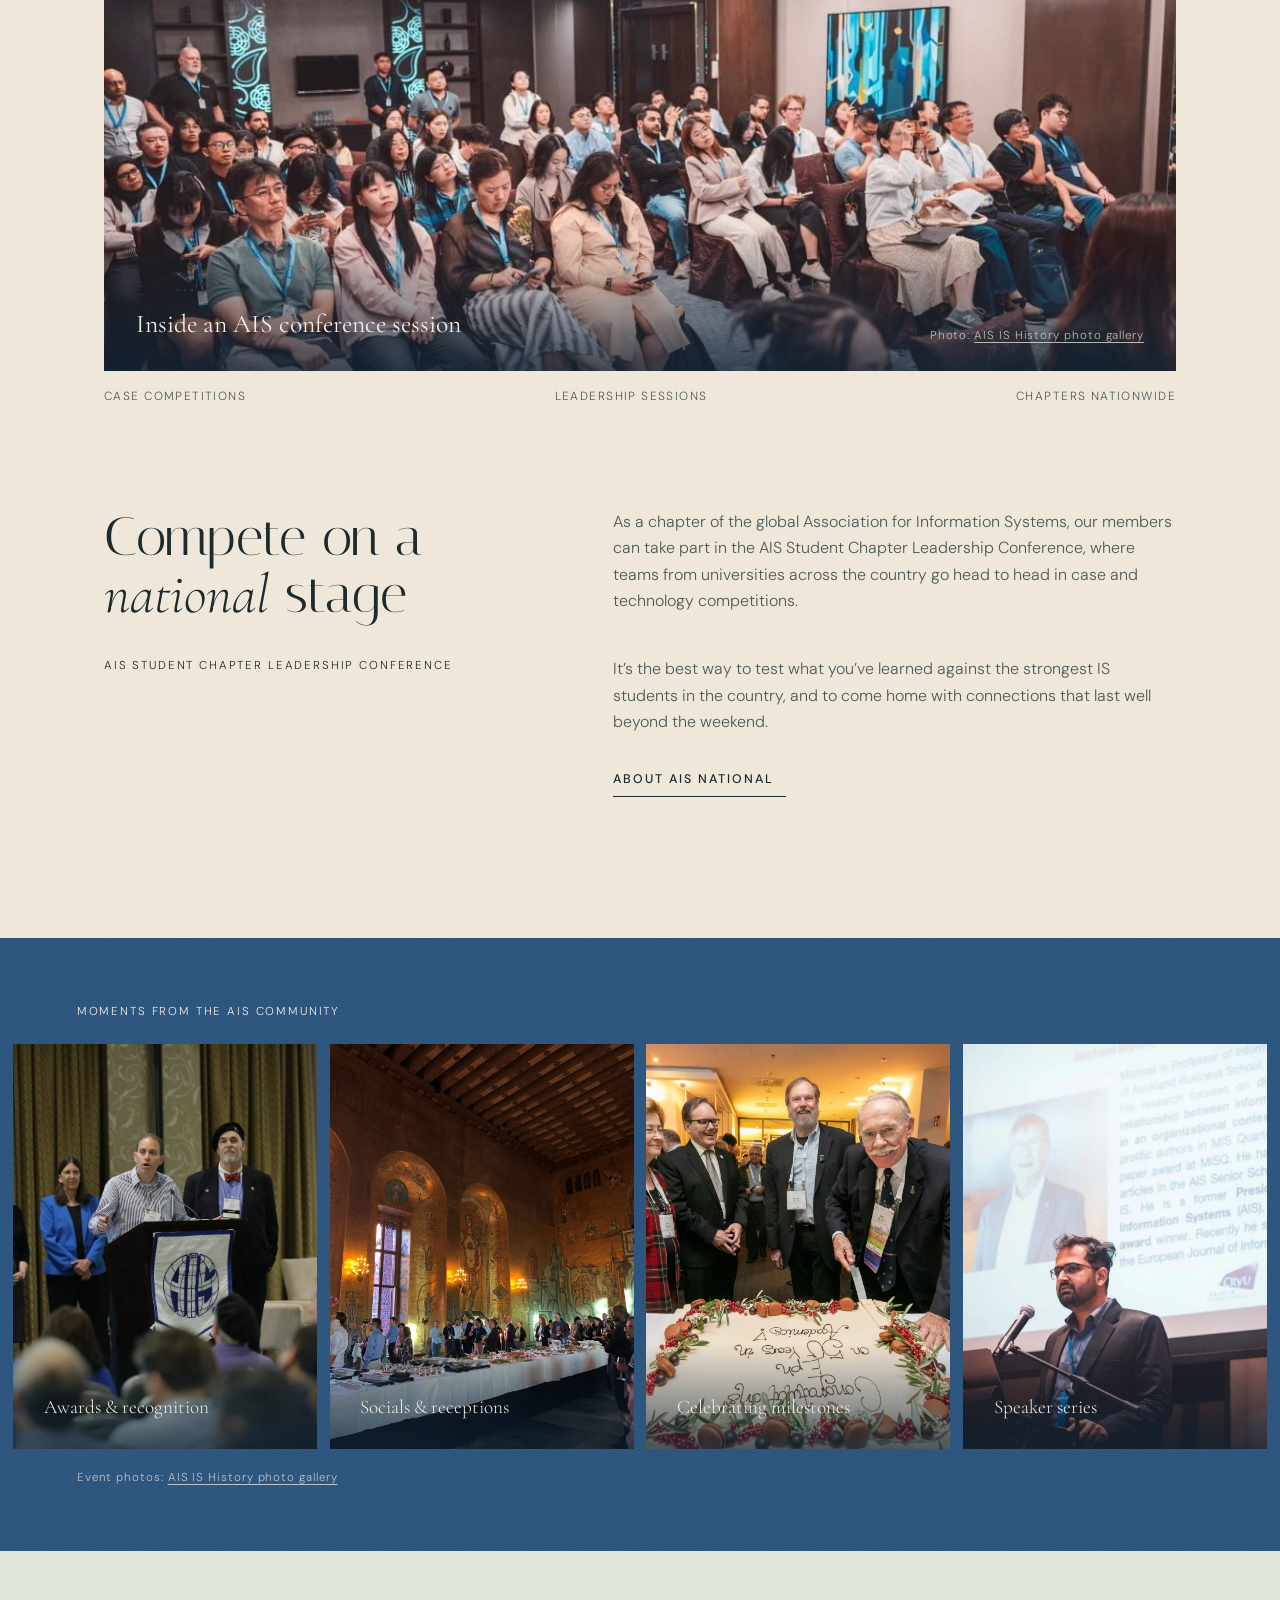
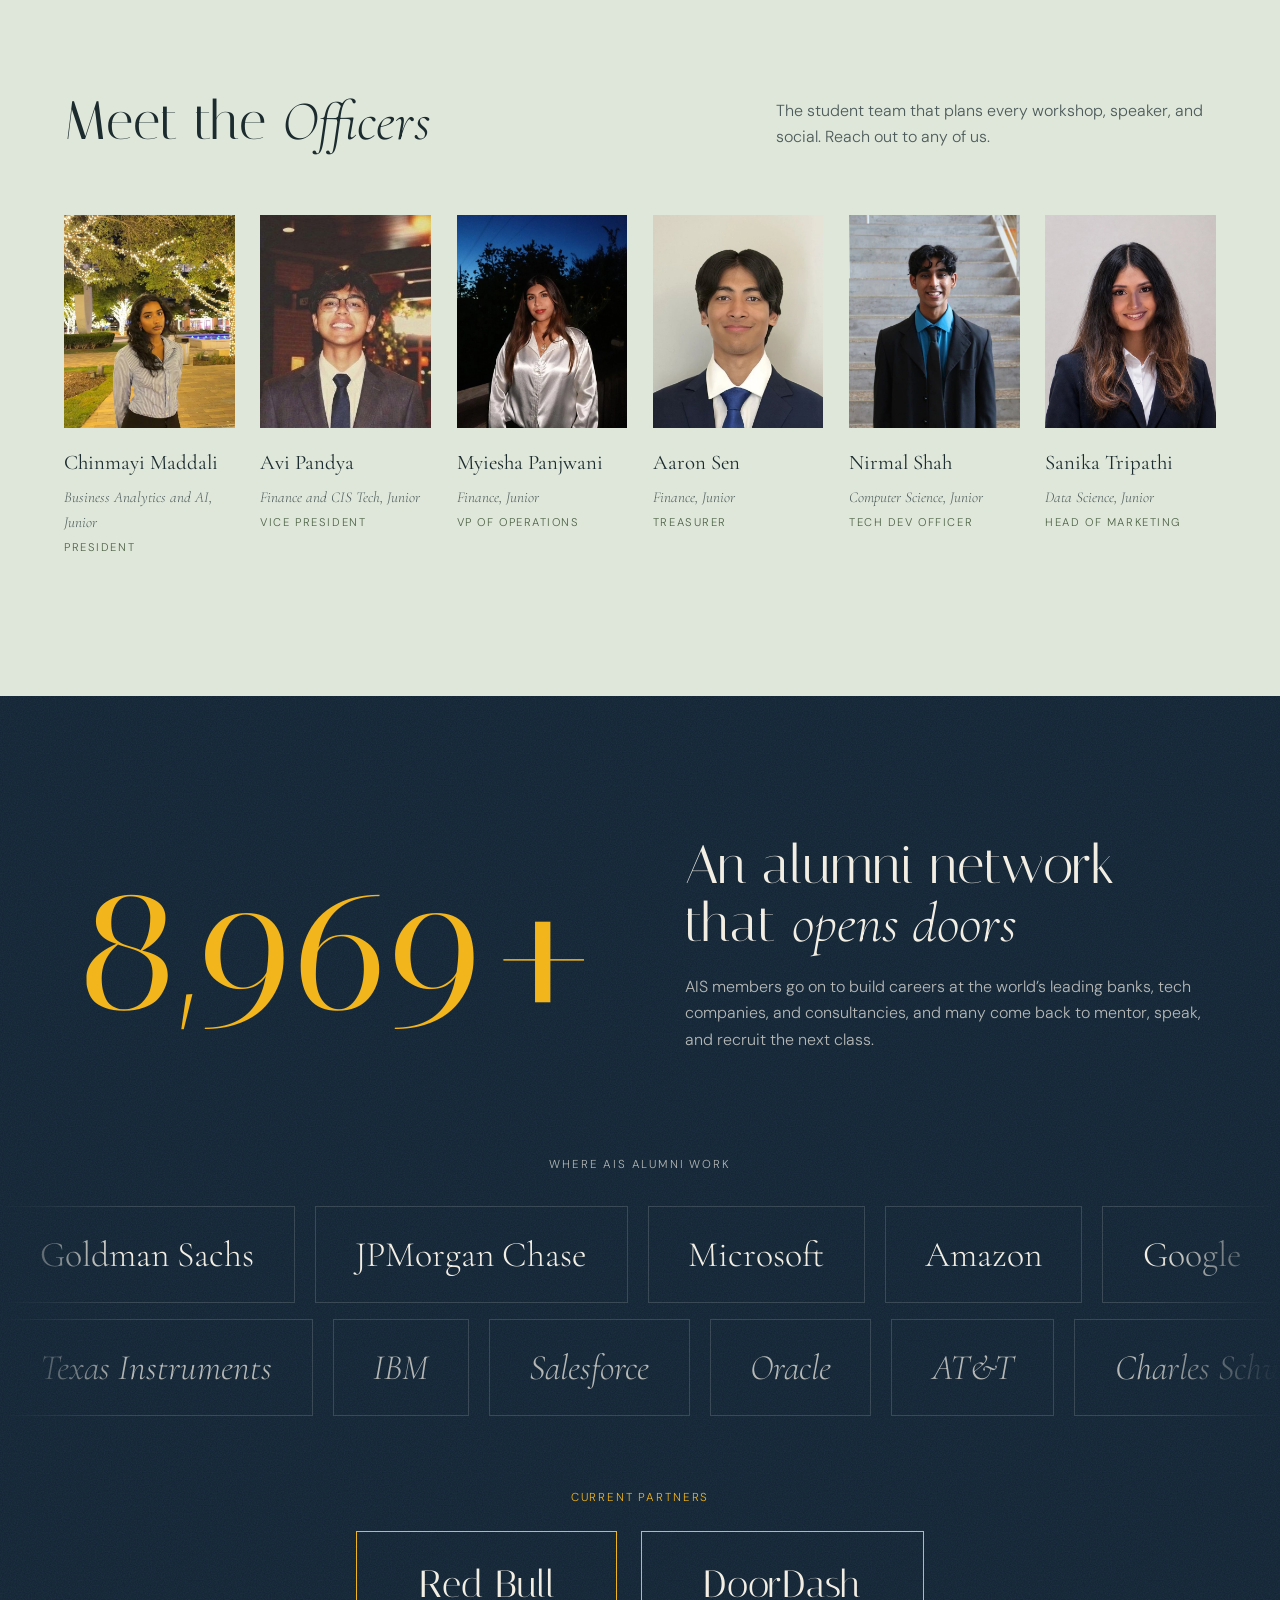
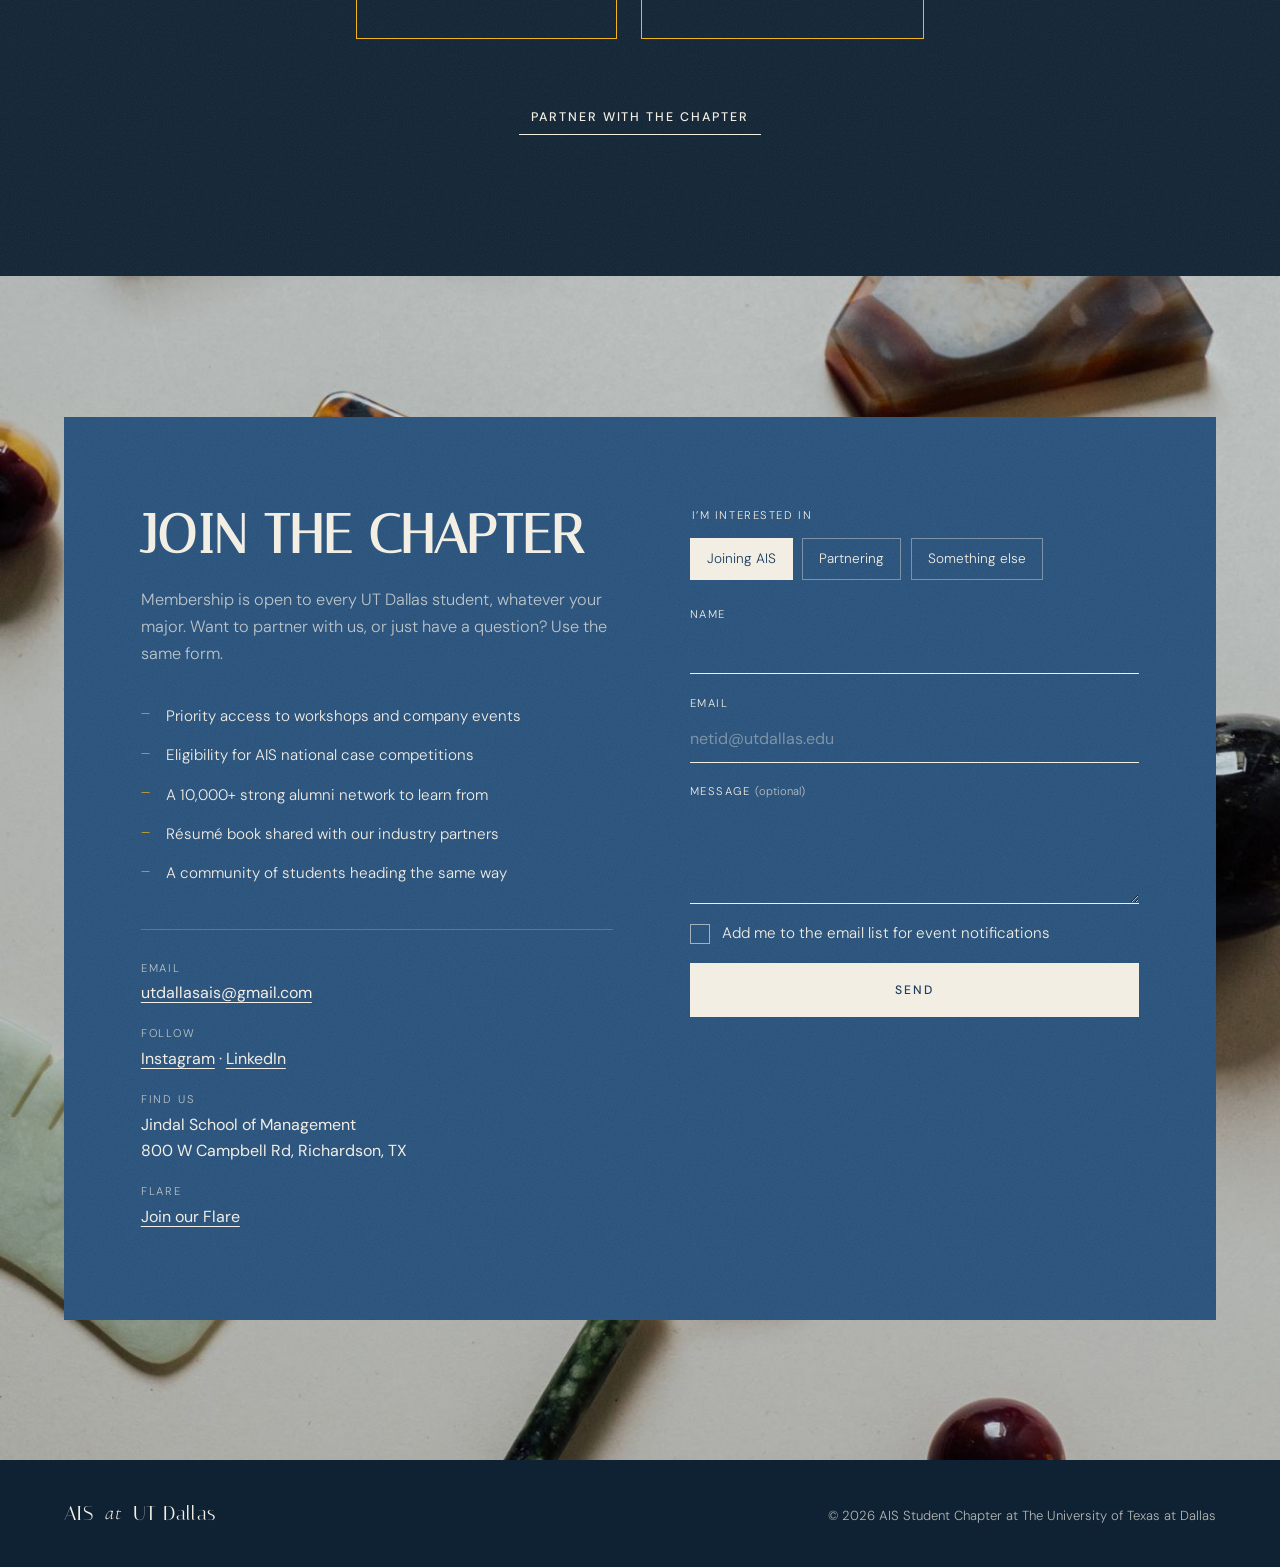
==== commit 584db275: "Stretch the community photos across the full width Co-Authored-By: Claude Opus 5.5 <noreply@anthropi" ====
--- a/index.html
+++ b/index.html
@@ -8,8 +8,8 @@
   <meta name="theme-color" content="#0f2233">
   <link rel="icon" type="image/png" href="favicon.png">
   <link rel="preload" href="fonts/italiana-QmWaXw.woff2" as="font" type="font/woff2" crossorigin>
-  <link rel="stylesheet" href="fonts/fonts.css?v=c9db087">
-  <link rel="stylesheet" href="styles.css?v=c9db087">
+  <link rel="stylesheet" href="fonts/fonts.css?v=c1bbffd">
+  <link rel="stylesheet" href="styles.css?v=c1bbffd">
 </head>
 <body>
 
@@ -258,6 +258,6 @@
     <span>© <span data-year></span> AIS Student Chapter at The University of Texas at Dallas</span>
   </footer>
 
-  <script src="script.js?v=c9db087"></script>
+  <script src="script.js?v=c1bbffd"></script>
 </body>
 </html>
--- a/styles.css
+++ b/styles.css
@@ -361,16 +361,16 @@
 .feature__photo a { text-underline-offset: 3px; }
 
 /* ---------- Collage ---------- */
-/* Matches the officers section: 1200px column, four across on desktop, 2×2 on smaller screens */
+/* Four photos across the full width on desktop, 2×2 on smaller screens */
 .collage {
   display: grid;
   grid-template-columns: repeat(4, 1fr);
-  gap: clamp(16px, 2vw, 28px);
-  padding: var(--section) max(var(--gutter), (100% - 1200px) / 2);
+  gap: clamp(10px, 1vw, 16px);
+  padding: clamp(40px, 5vw, 72px) clamp(10px, 1vw, 16px);
   background: var(--ocean) var(--grain);
   color: var(--on-dark);
 }
-.collage .eyebrow { grid-column: 1 / -1; margin: 0 0 0.6rem; }
+.collage .eyebrow { grid-column: 1 / -1; margin: 0 0 0.6rem; padding: 0 var(--gutter); }
 .collage__item { position: relative; display: block; aspect-ratio: 3 / 4; text-decoration: none; overflow: hidden; }
 .collage__item img { width: 100%; height: 100%; object-fit: cover; transition: transform 1.2s ease; }
 .collage__item span {
@@ -378,13 +378,14 @@
   left: 0; right: 0; bottom: 0;
   padding: 3rem clamp(16px, 2.4vw, 32px) clamp(14px, 2vw, 26px);
   font-family: var(--font-serif);
-  font-size: clamp(1rem, 1.4vw, 1.35rem);
+  font-size: clamp(1rem, 1.5vw, 1.6rem);
   background: linear-gradient(transparent, rgba(15, 34, 51, 0.72));
 }
 .collage__item:hover img { transform: scale(1.04); }
 .collage__credit {
   grid-column: 1 / -1;
   margin: 0.4rem 0 0;
+  padding: 0 var(--gutter);
   font-size: 0.72rem;
   letter-spacing: 0.08em;
   color: var(--on-dark-soft);
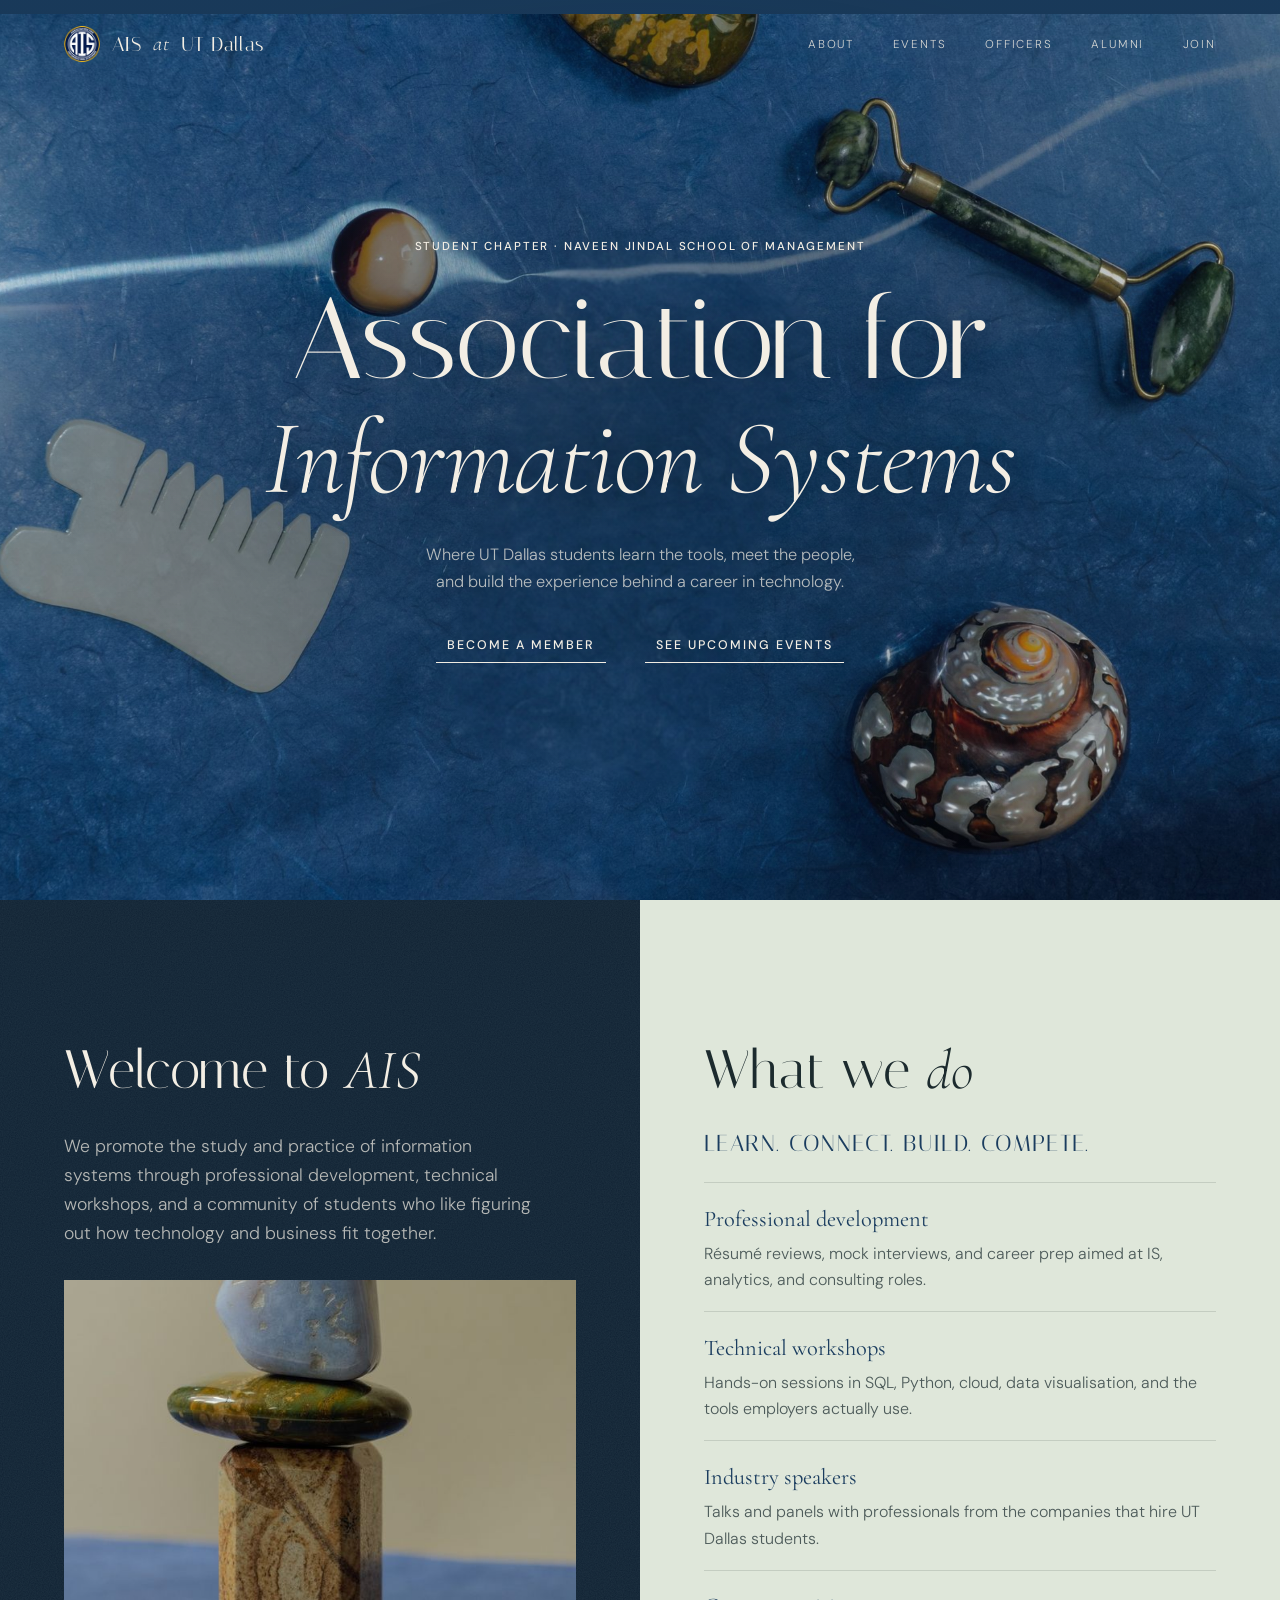
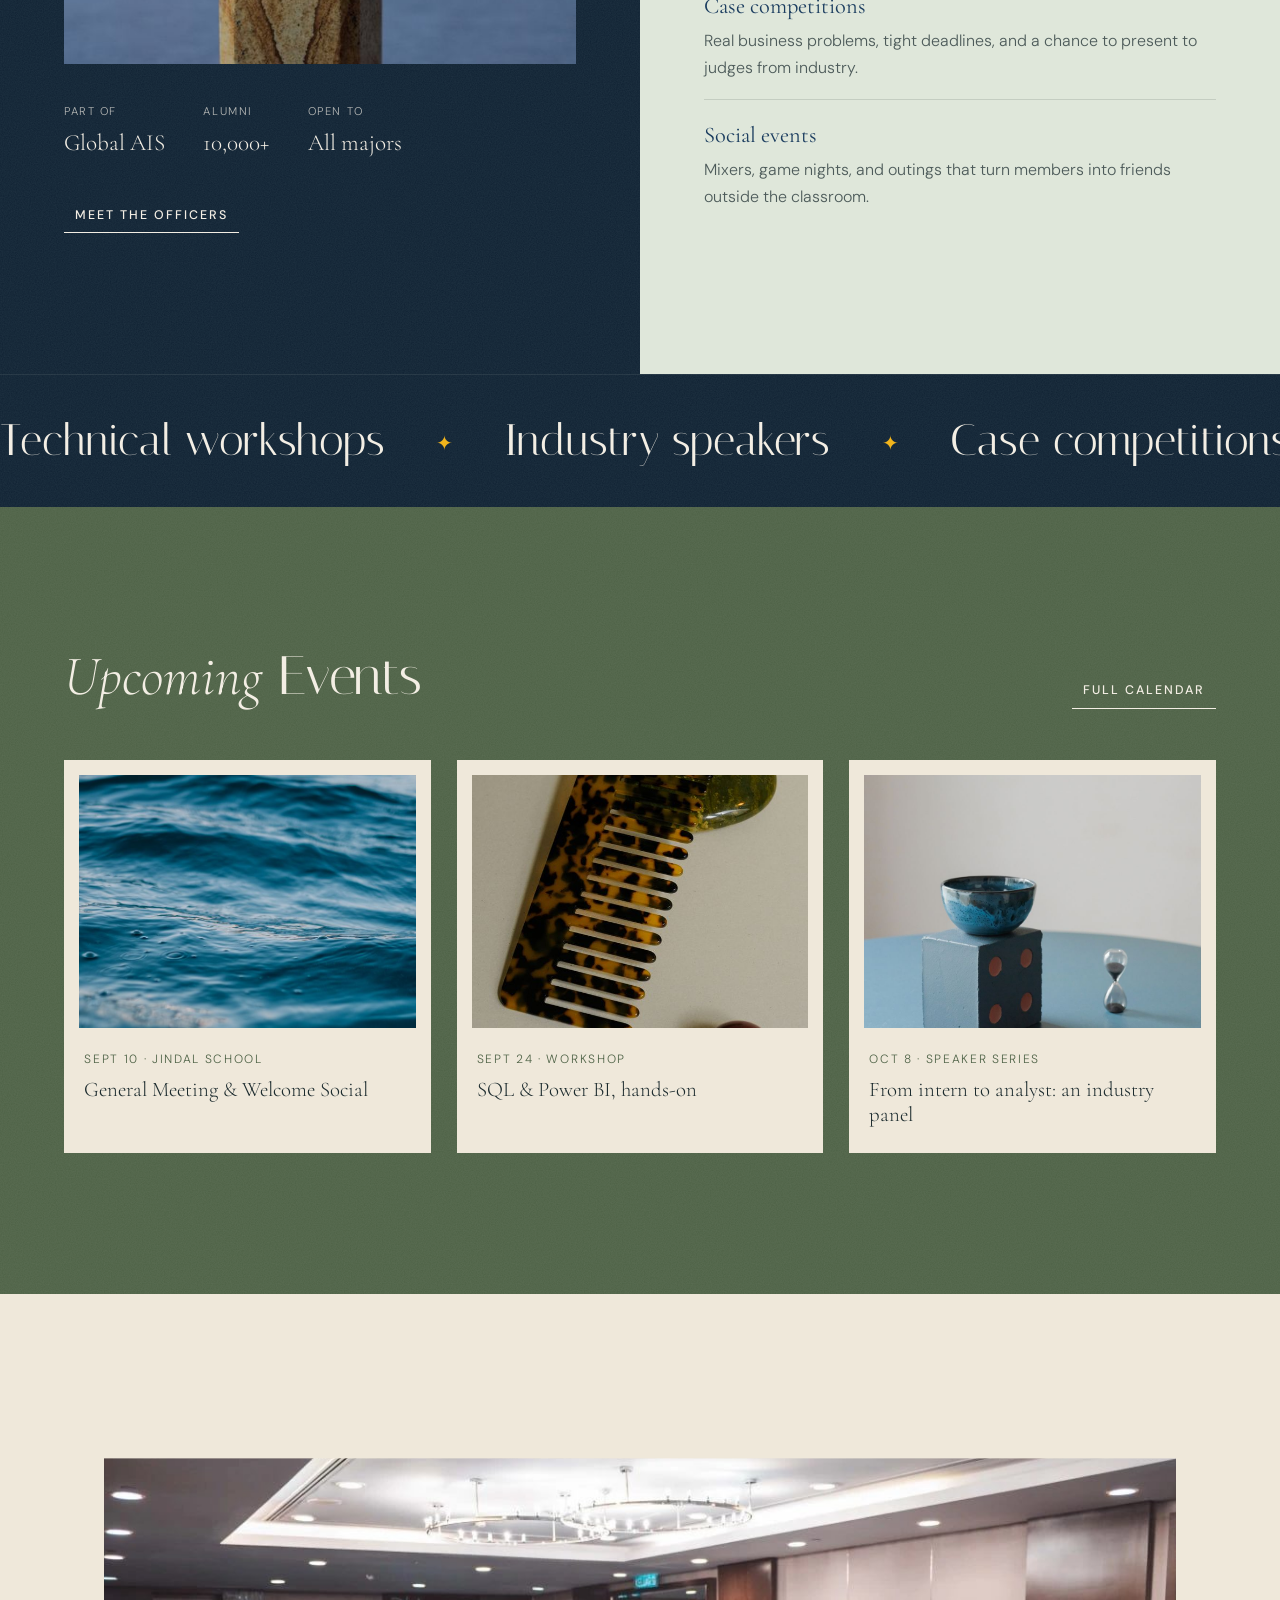
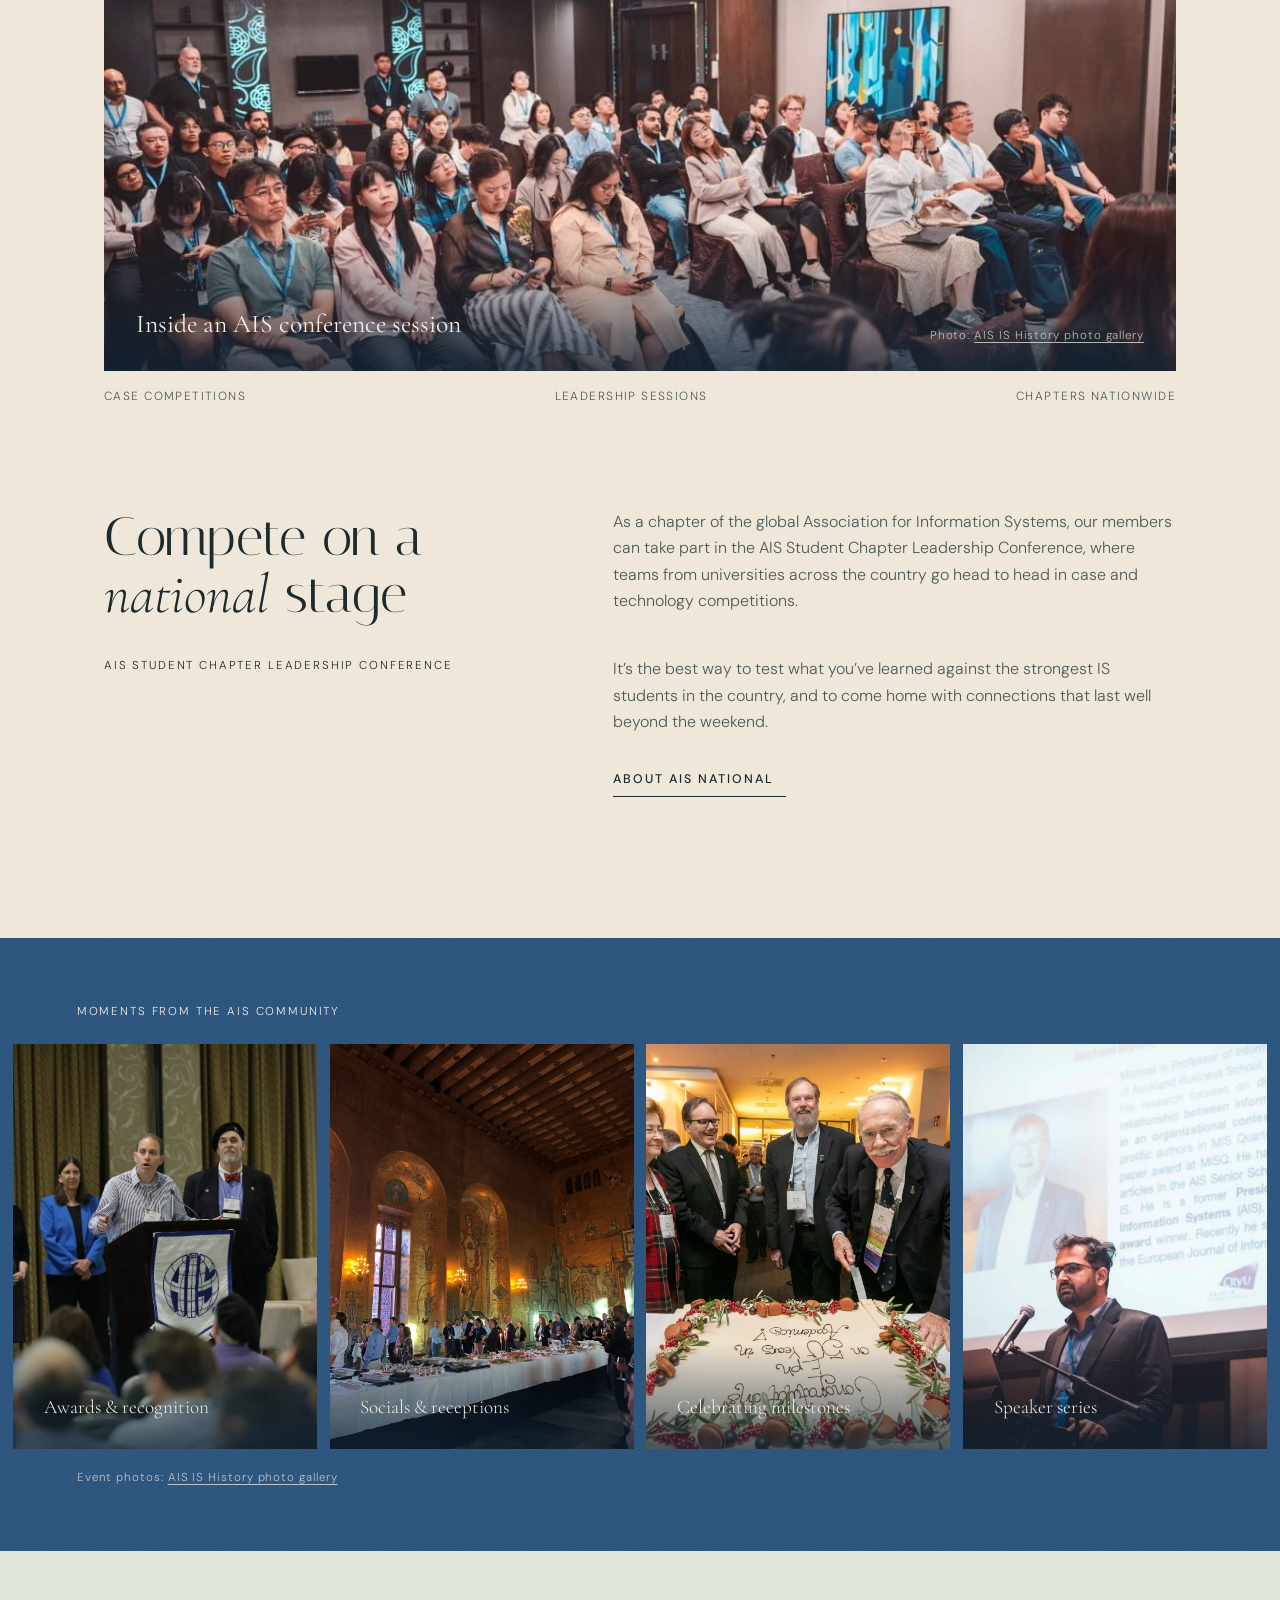
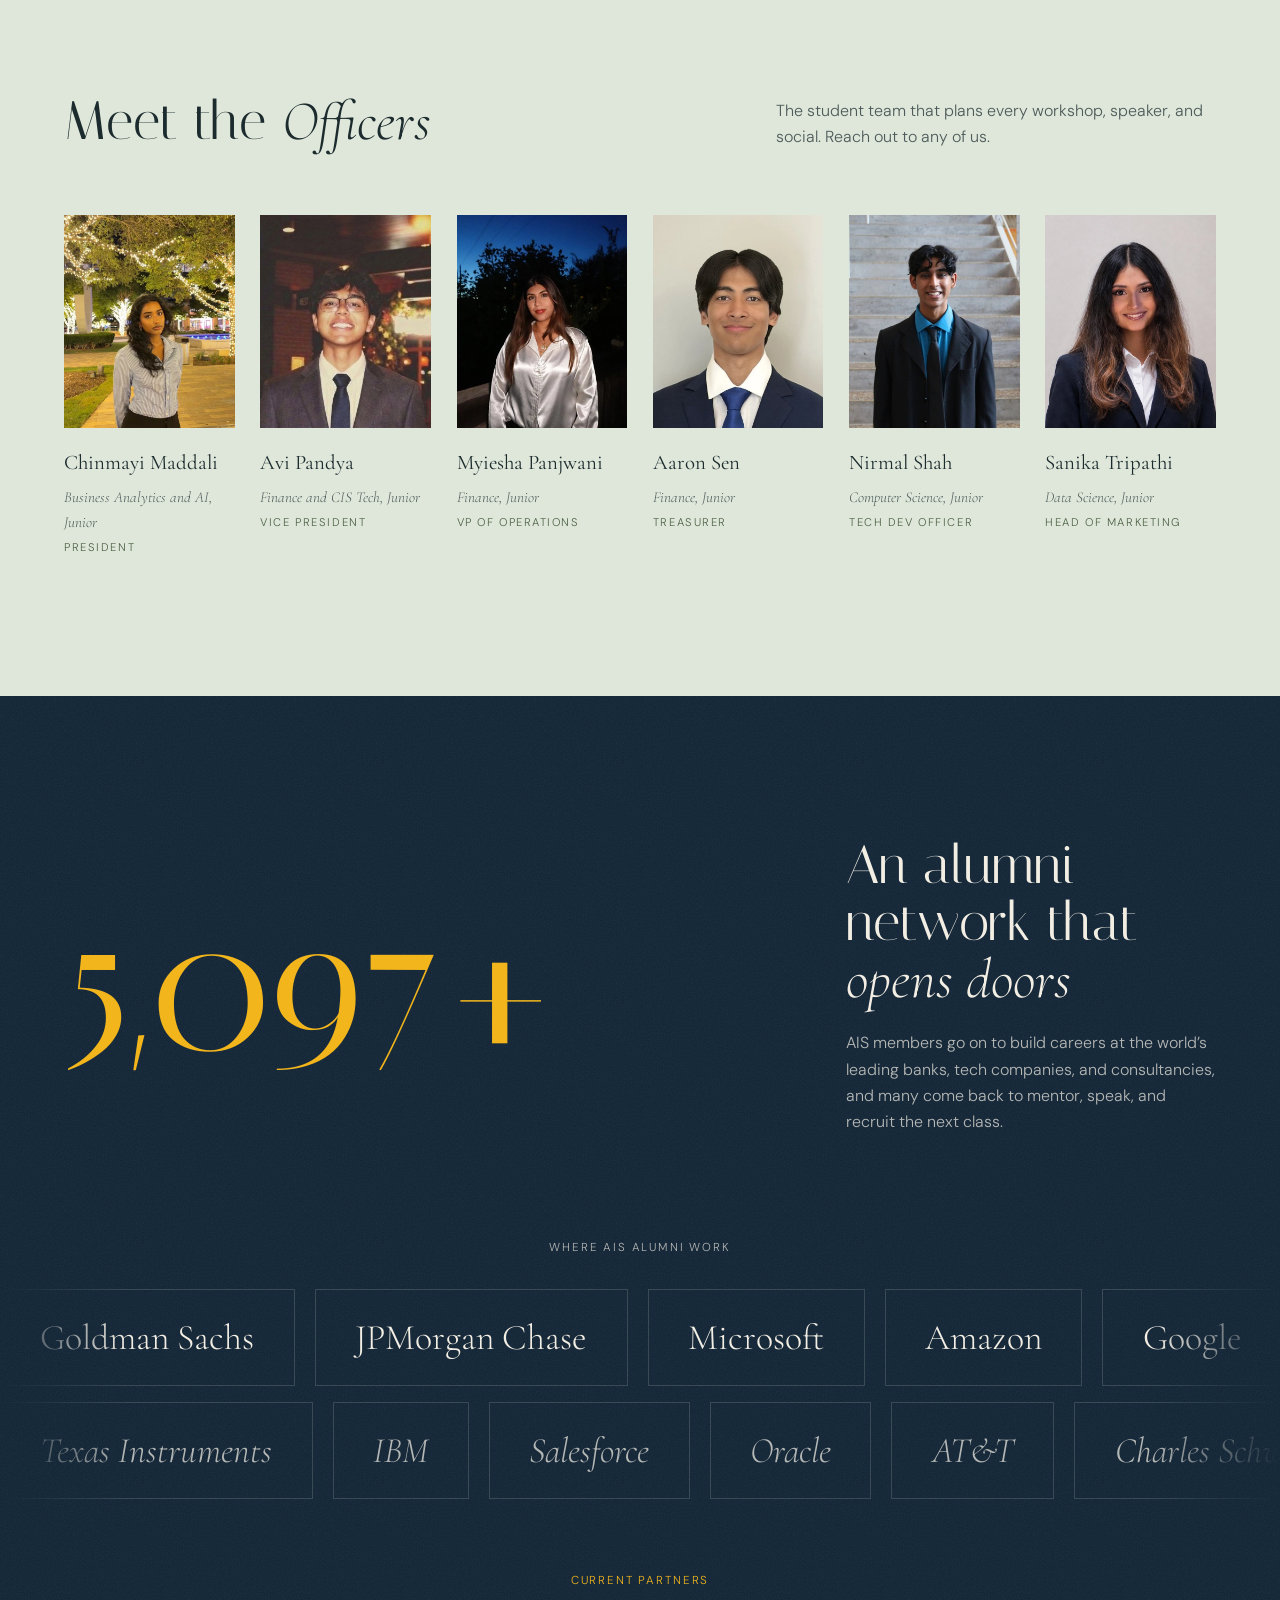
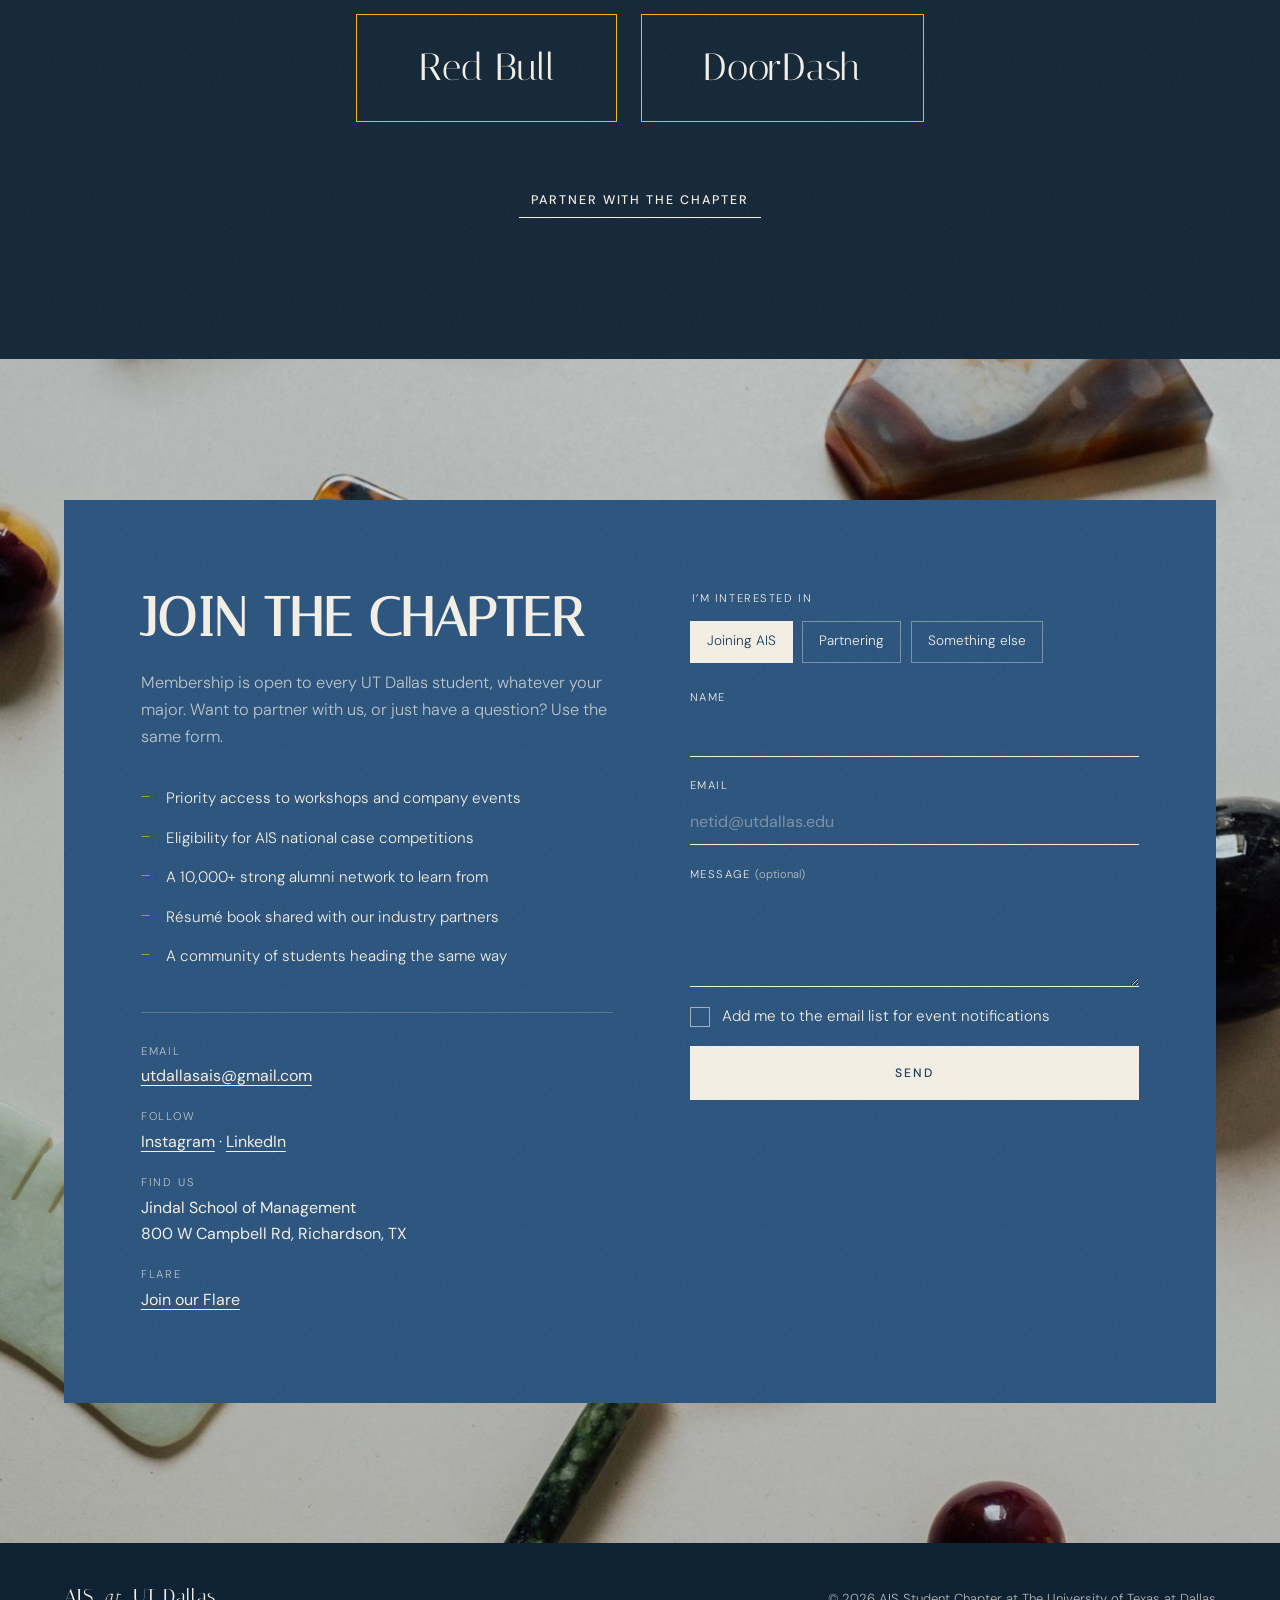
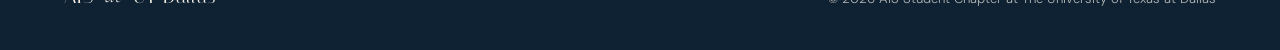
==== commit 3a41e1d9: "Slow the alumni count-up and keep the text beside it still The count now runs over 4.5s with a gentl" ====
--- a/index.html
+++ b/index.html
@@ -8,8 +8,8 @@
   <meta name="theme-color" content="#0f2233">
   <link rel="icon" type="image/png" href="favicon.png">
   <link rel="preload" href="fonts/italiana-QmWaXw.woff2" as="font" type="font/woff2" crossorigin>
-  <link rel="stylesheet" href="fonts/fonts.css?v=c1bbffd">
-  <link rel="stylesheet" href="styles.css?v=c1bbffd">
+  <link rel="stylesheet" href="fonts/fonts.css?v=584db27">
+  <link rel="stylesheet" href="styles.css?v=584db27">
 </head>
 <body>
 
@@ -185,7 +185,7 @@
     <!-- Alumni network -->
     <section class="alumni" id="alumni" aria-labelledby="alumni-title">
       <div class="alumni__head">
-        <p class="alumni__stat"><span data-count="10000">10,000</span>+</p>
+        <p class="alumni__stat"><span class="alumni__ghost" aria-hidden="true">10,000+</span><span class="alumni__live"><span data-count="10000">10,000</span>+</span></p>
         <div>
           <h2 class="heading" id="alumni-title">An alumni network that <em>opens doors</em></h2>
           <p class="body">AIS members go on to build careers at the world’s leading banks, tech companies, and consultancies, and many come back to mentor, speak, and recruit the next class.</p>
@@ -258,6 +258,6 @@
     <span>© <span data-year></span> AIS Student Chapter at The University of Texas at Dallas</span>
   </footer>
 
-  <script src="script.js?v=c1bbffd"></script>
+  <script src="script.js?v=584db27"></script>
 </body>
 </html>
--- a/styles.css
+++ b/styles.css
@@ -669,7 +669,11 @@
   line-height: 0.9;
   color: var(--gold);
   font-variant-numeric: tabular-nums;
-}
+  /* The invisible final value holds the width, so the text beside it never shifts while counting */
+  display: grid;
+}
+.alumni__ghost, .alumni__live { grid-area: 1 / 1; }
+.alumni__ghost { visibility: hidden; }
 .alumni .heading { margin-bottom: 0.4em; }
 .alumni .body { color: var(--on-dark-soft); margin: 0; }
 .alumni__label { margin: clamp(56px, 8vw, 104px) 0 clamp(20px, 3vw, 32px); color: var(--on-dark-soft); }
